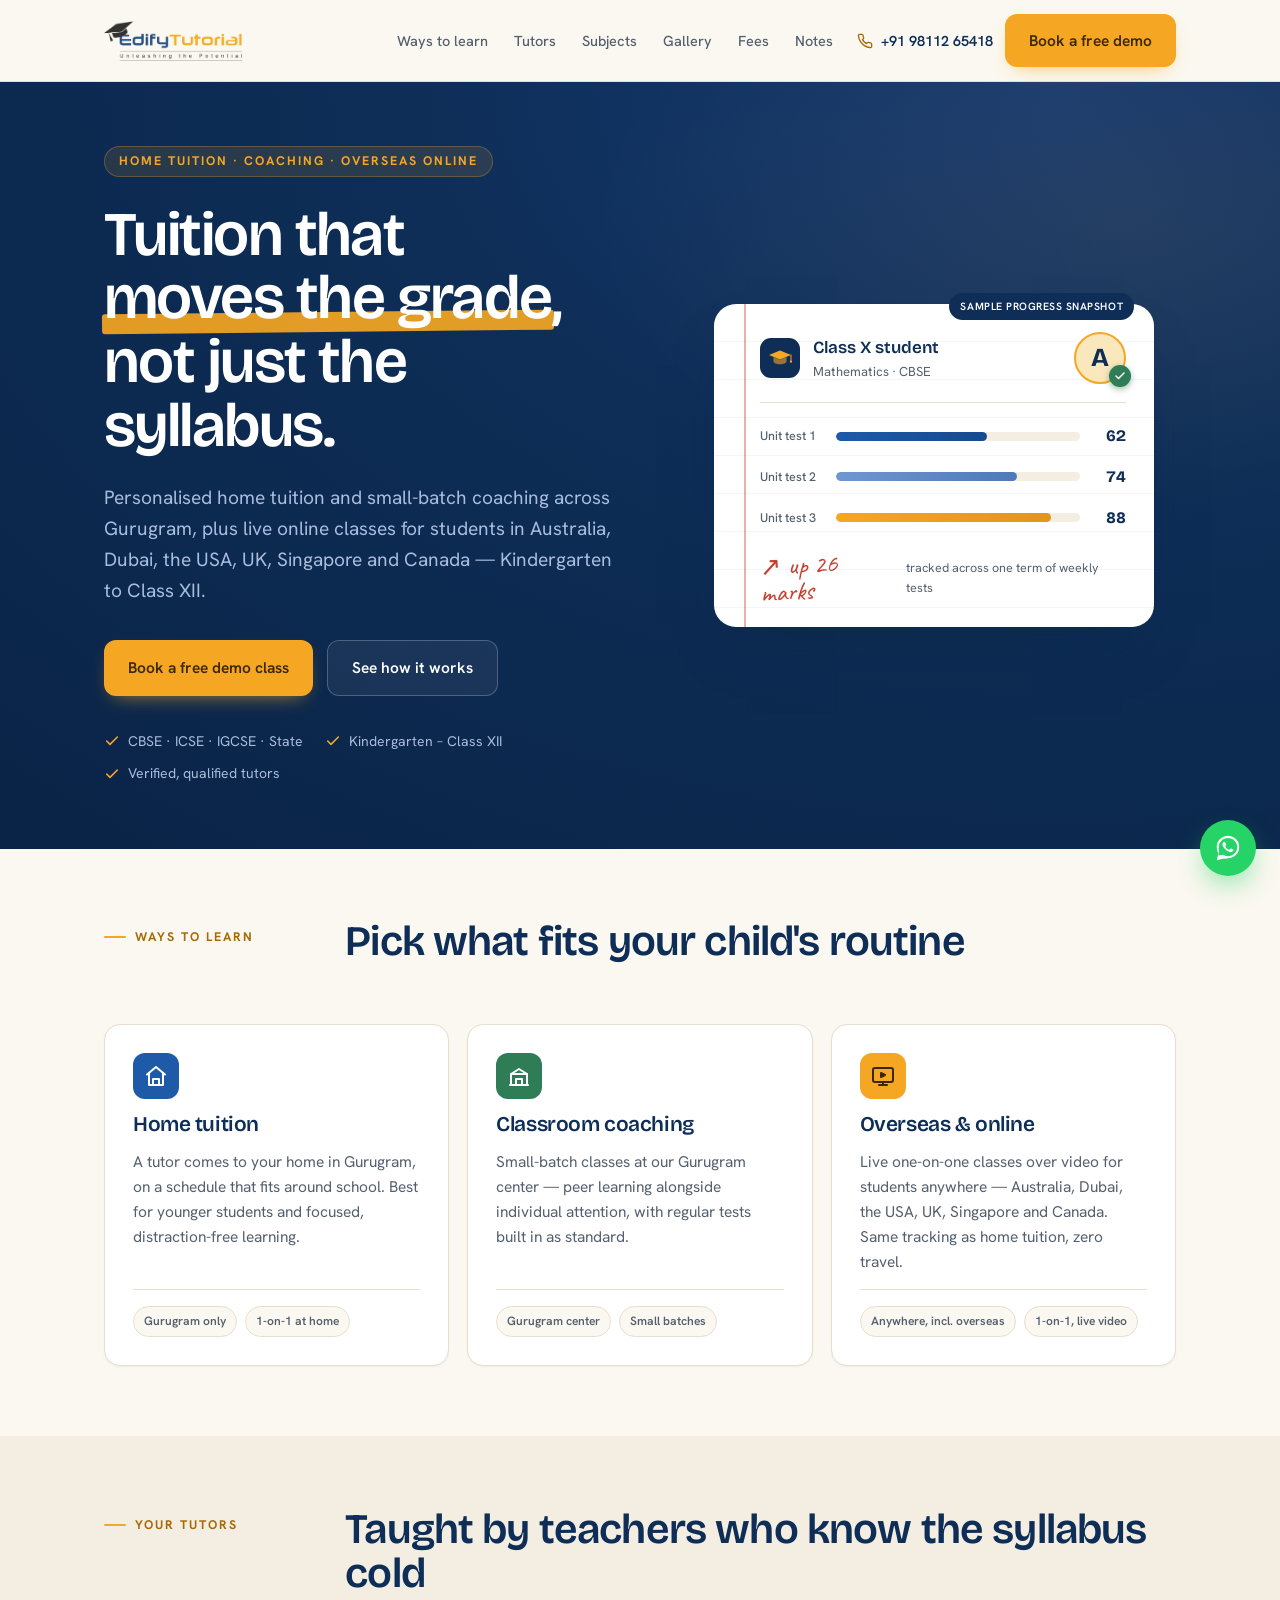
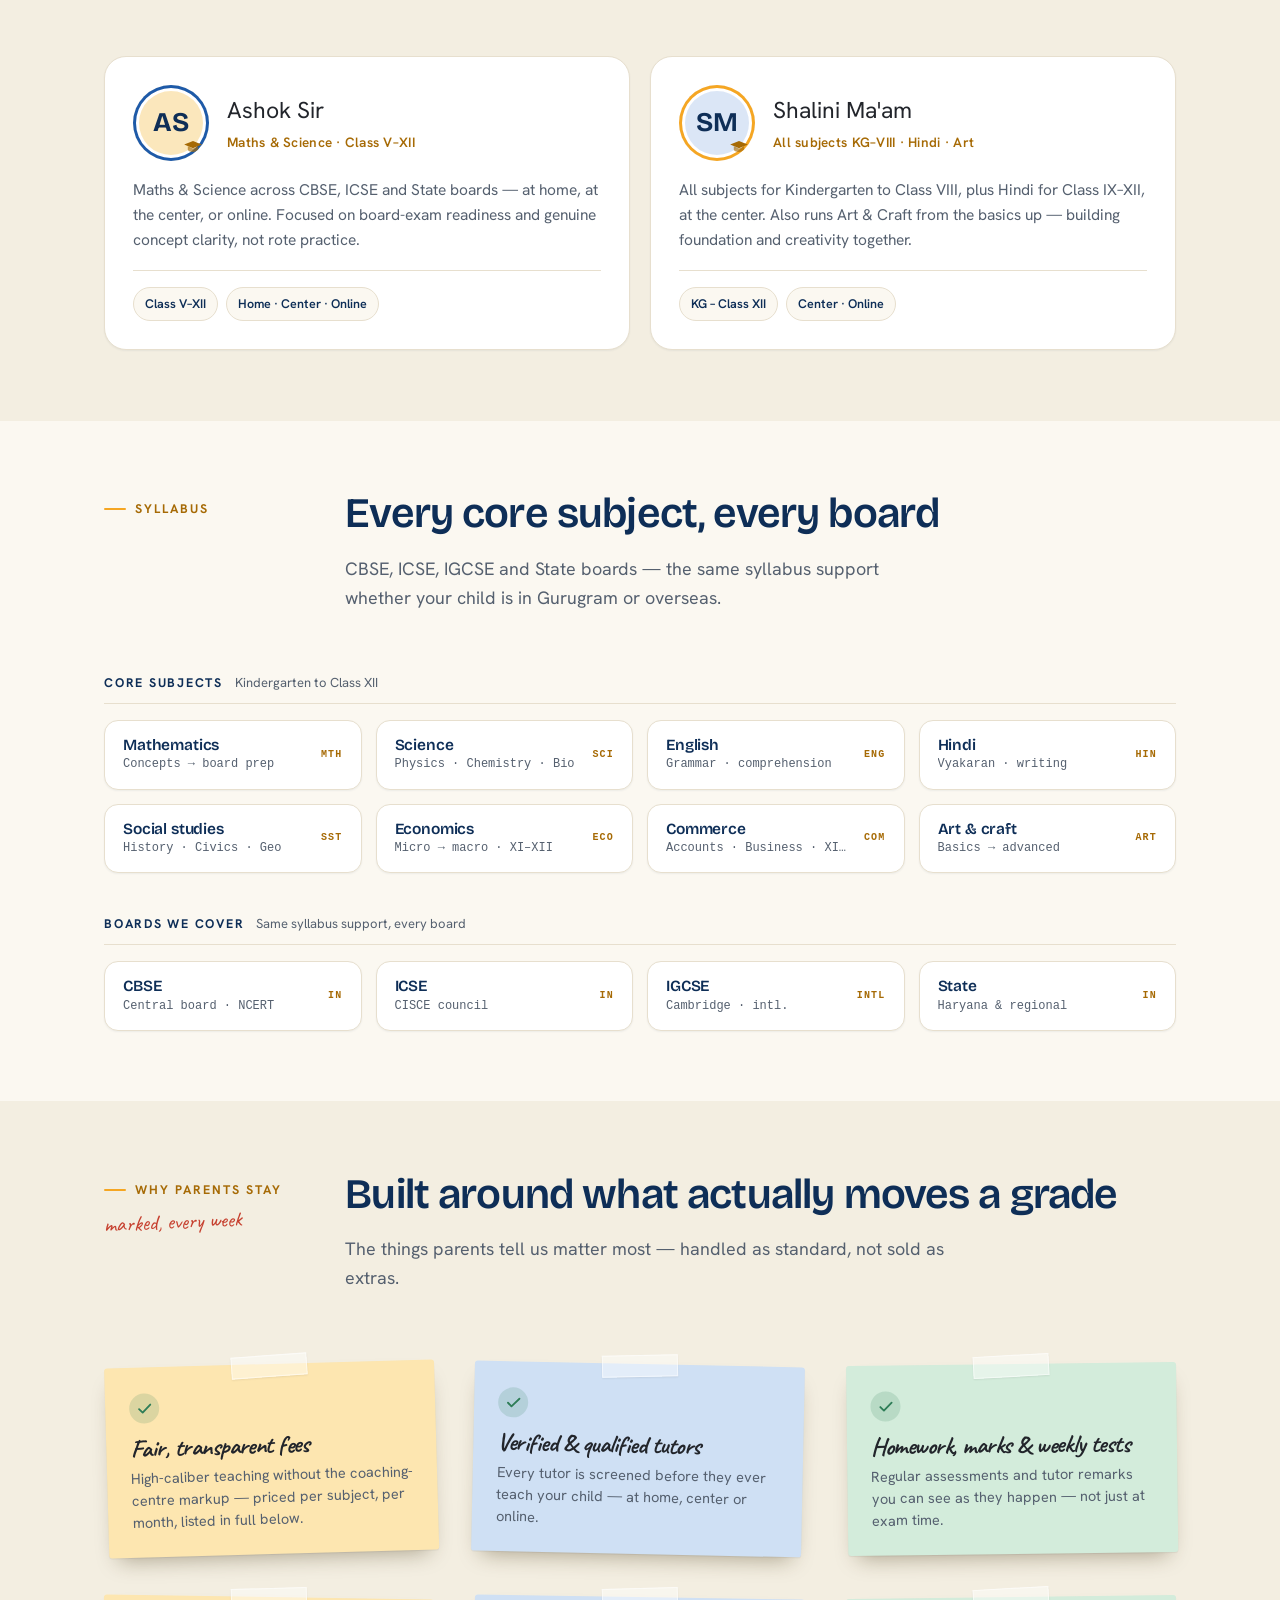
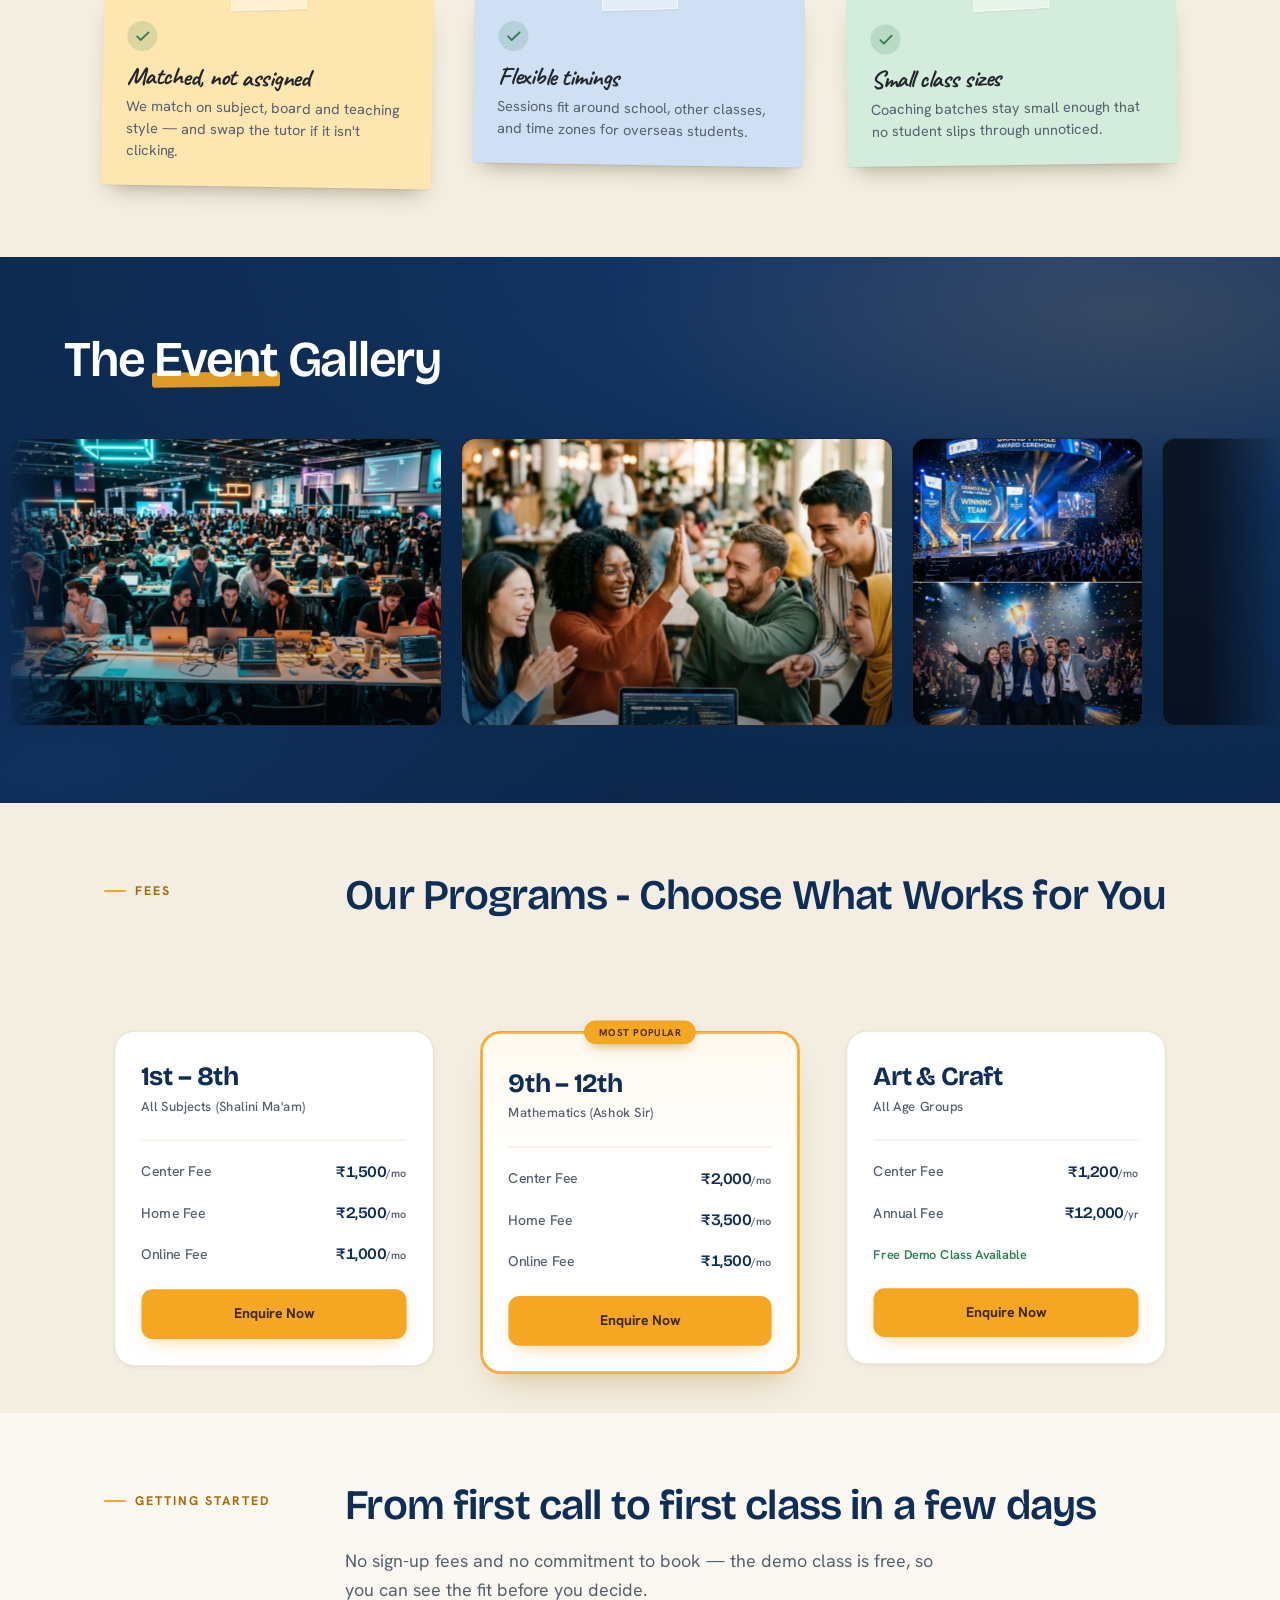
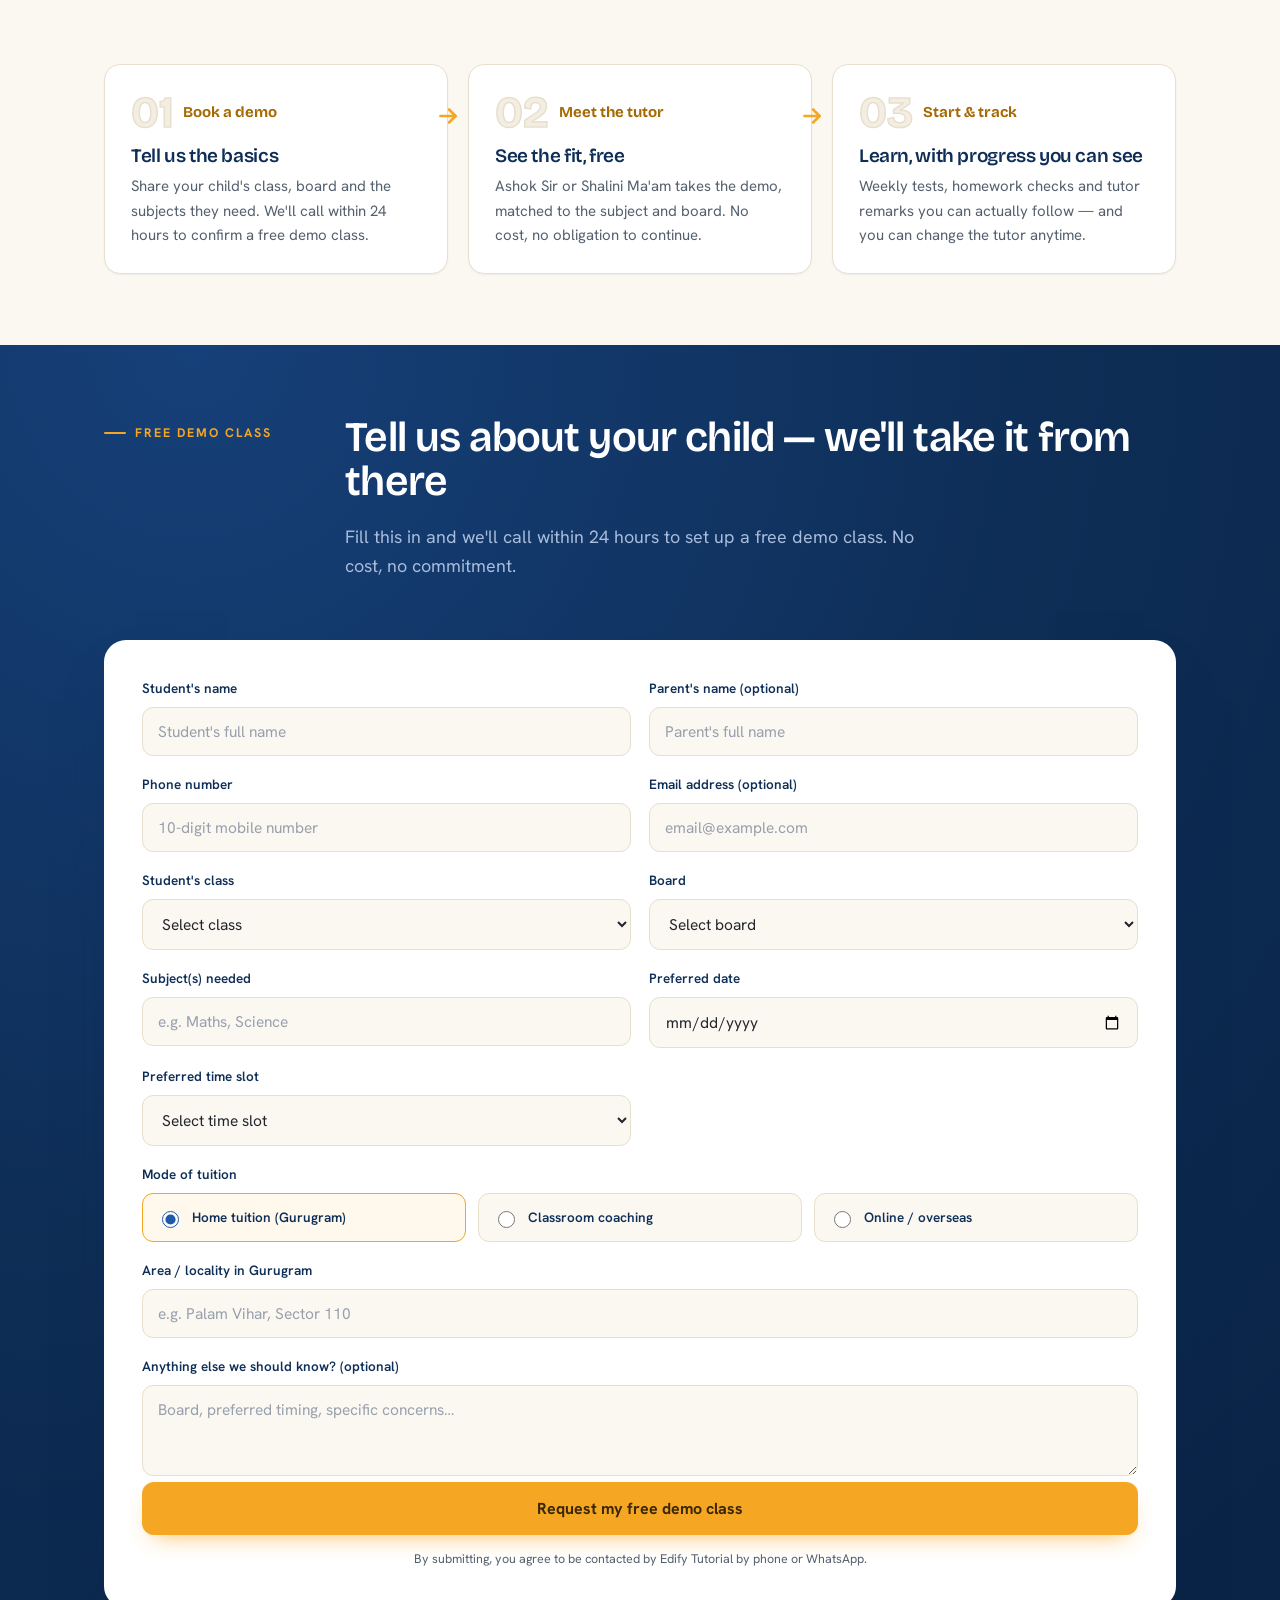
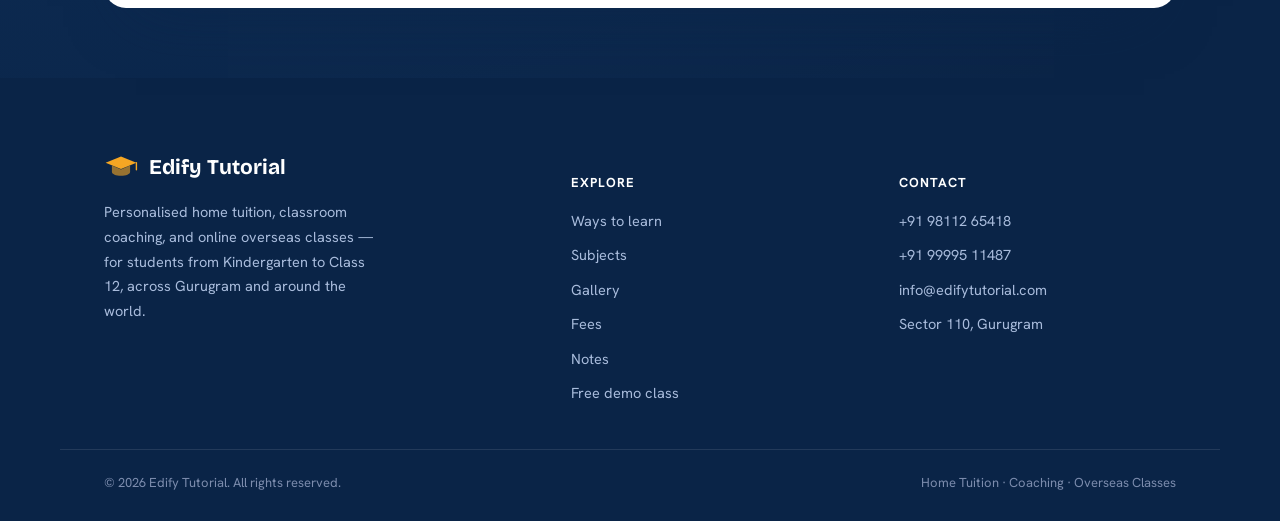
==== index.html @ 29ed407a "feat(deploy): configure Cloudflare Pages deployment, index.html, routing, and clean URL rewrites" ====
<!doctype html>
<html lang="en">

<head>
  <meta charset="UTF-8" />
  <meta name="viewport" content="width=device-width, initial-scale=1.0" />
  <title>Edify Tutorial — Home Tuition, Coaching & Overseas Online Classes</title>
  <meta name="description"
    content="Edify Tutorial offers personalised home tuition, small-batch classroom coaching, and live online classes for overseas students — Kindergarten to Class 12, across CBSE, ICSE, IGCSE and State boards. Based in Gurugram." />
  <meta name="theme-color" content="#0E2E57" />

  <!-- Canonical URL -->
  <link rel="canonical" href="https://www.edifytutorial.com/" />

  <!-- Open Graph / Facebook -->
  <meta property="og:type" content="website" />
  <meta property="og:url" content="https://www.edifytutorial.com/" />
  <meta property="og:title" content="Edify Tutorial — Home Tuition, Coaching & Overseas Online Classes" />
  <meta property="og:description"
    content="Edify Tutorial offers personalised home tuition, small-batch classroom coaching, and live online classes for overseas students — Kindergarten to Class 12, across CBSE, ICSE, IGCSE and State boards. Based in Gurugram." />
  <meta property="og:image" content="https://www.edifytutorial.com/_logo1.png" />
  <meta property="og:site_name" content="Edify Tutorial" />

  <!-- Twitter -->
  <meta name="twitter:card" content="summary_large_image" />
  <meta name="twitter:url" content="https://www.edifytutorial.com/" />
  <meta name="twitter:title" content="Edify Tutorial — Home Tuition, Coaching & Overseas Online Classes" />
  <meta name="twitter:description"
    content="Edify Tutorial offers personalised home tuition, small-batch classroom coaching, and live online classes for overseas students — Kindergarten to Class 12." />
  <meta name="twitter:image" content="https://www.edifytutorial.com/_logo1.png" />

  <!-- Structured Data JSON-LD -->
  <script type="application/ld+json">
  {
    "@context": "https://schema.org",
    "@graph": [
      {
        "@type": "EducationalOrganization",
        "@id": "https://www.edifytutorial.com/#organization",
        "name": "Edify Tutorial",
        "url": "https://www.edifytutorial.com",
        "logo": "https://www.edifytutorial.com/_logo1.png",
        "description": "Personalised home tuition, small-batch classroom coaching, and live online classes for students Kindergarten to Class 12.",
        "address": {
          "@type": "PostalAddress",
          "addressLocality": "Gurugram",
          "addressRegion": "Haryana",
          "addressCountry": "IN"
        }
      },
      {
        "@type": "WebSite",
        "@id": "https://www.edifytutorial.com/#website",
        "url": "https://www.edifytutorial.com",
        "name": "Edify Tutorial",
        "publisher": {
          "@id": "https://www.edifytutorial.com/#organization"
        }
      }
    ]
  }
  </script>
  <link rel="preconnect" href="https://fonts.googleapis.com" />
  <link rel="preconnect" href="https://fonts.gstatic.com" crossorigin />
  <link
    href="https://fonts.googleapis.com/css2?family=Bricolage+Grotesque:opsz,wght@12..96,400..700&family=Hanken+Grotesk:wght@400..700&family=Caveat:wght@600;700&display=swap"
    rel="stylesheet" />
  <!-- Supabase Backend Client Integration -->
  <script src="https://cdn.jsdelivr.net/npm/@supabase/supabase-js@2"></script>
  <script src="env.js"></script>
  <script src="supabase-client.js"></script>
  <style>
    :root {
      --blue: #1e5aa8;
      --blue-strong: #164a8f;
      --blue-deep: #0e2e57;
      --blue-deeper: #0a2447;
      --ink: #22252b;
      --ink-soft: #55606f;
      --amber: #f5a623;
      --amber-bright: #ffb63a;
      --amber-soft: #fbe7bc;
      --amber-deep: #a66a05;
      --paper: #fbf8f1;
      --paper-2: #f3eee1;
      --card: #ffffff;
      --rule: #e7dfce;
      --rule-soft: #efe9db;
      --marking: #c6402f;
      --pass: #2e7d57;
      --on-dark: #eaf1fb;
      --on-dark-soft: #a9bcdc;
      --shadow-sm: 0 1px 2px rgba(20, 45, 90, 0.06);
      --shadow-card: 0 2px 4px rgba(20, 40, 80, 0.04), 0 14px 30px -20px rgba(14, 46, 87, 0.3);
      --shadow-lg: 0 30px 60px -32px rgba(10, 36, 71, 0.5);
      --container: 1160px;
      --pad: clamp(44px, 5.5vw, 82px);
      --gutter: clamp(20px, 5vw, 44px);
      --radius: 16px;
      --radius-lg: 22px;
    }

    * {
      box-sizing: border-box;
    }

    html {
      scroll-behavior: smooth;
      -webkit-text-size-adjust: 100%;
    }

    body {
      margin: 0;
      background: var(--paper);
      color: var(--ink);
      font-family: "Hanken Grotesk", system-ui, sans-serif;
      font-size: 17px;
      line-height: 1.62;
      -webkit-font-smoothing: antialiased;
      text-rendering: optimizeLegibility;
    }

    h1,
    h2,
    h3,
    h4 {
      font-family: "Bricolage Grotesque", "Hanken Grotesk", sans-serif;
      font-optical-sizing: auto;
      margin: 0;
      color: var(--blue-deep);
      font-weight: 600;
      letter-spacing: -0.02em;
      line-height: 1.06;
    }

    p {
      margin: 0;
    }

    a {
      color: inherit;
    }

    img {
      max-width: 100%;
      display: block;
    }

    ::selection {
      background: var(--amber-soft);
      color: var(--blue-deep);
    }

    :focus-visible {
      outline: 3px solid var(--amber);
      outline-offset: 2px;
      border-radius: 5px;
    }

    .container {
      max-width: var(--container);
      margin: 0 auto;
      padding-inline: var(--gutter);
    }

    .section {
      padding-block: var(--pad);
      scroll-margin-top: 84px;
      position: relative;
    }

    /* editorial section head: eyebrow sits in the margin like an annotation */
    .head {
      display: grid;
      grid-template-columns: 190px minmax(0, 1fr);
      gap: clamp(20px, 4vw, 56px);
      align-items: start;
      margin-bottom: clamp(36px, 5vw, 60px);
    }

    .eyebrow {
      font:
        700 12.5px/1.3 "Hanken Grotesk",
        sans-serif;
      letter-spacing: 0.16em;
      text-transform: uppercase;
      color: var(--amber-deep);
      display: inline-flex;
      align-items: center;
      gap: 9px;
    }

    .eyebrow::before {
      content: "";
      width: 22px;
      height: 2px;
      background: var(--amber);
      border-radius: 2px;
      flex: none;
    }

    .head .m-note {
      display: block;
      margin-top: 14px;
      font-family: "Caveat", cursive;
      font-size: 22px;
      line-height: 1.15;
      color: var(--marking);
      transform: rotate(-2.5deg);
      transform-origin: left;
      max-width: 170px;
    }

    .h-title {
      font-size: clamp(28px, 3.4vw, 42px);
    }

    .lede {
      margin-top: 18px;
      font-size: clamp(17px, 1.4vw, 19px);
      color: var(--ink-soft);
      max-width: 60ch;
    }

    .js .reveal {
      opacity: 0;
      transform: translateY(18px);
      transition:
        opacity 0.6s cubic-bezier(0.2, 0.7, 0.2, 1),
        transform 0.6s cubic-bezier(0.2, 0.7, 0.2, 1);
    }

    .js .reveal.in {
      opacity: 1;
      transform: none;
    }

    /* ---------- buttons ---------- */
    .btn {
      font-family: "Hanken Grotesk", sans-serif;
      font-weight: 600;
      font-size: 15.5px;
      padding: 14px 24px;
      border-radius: 12px;
      text-decoration: none;
      cursor: pointer;
      border: none;
      display: inline-flex;
      align-items: center;
      justify-content: center;
      gap: 9px;
      transition:
        transform 0.16s ease,
        box-shadow 0.16s ease,
        background 0.16s ease,
        border-color 0.16s ease,
        color 0.16s ease;
    }

    .btn svg {
      width: 18px;
      height: 18px;
      flex: none;
    }

    .btn-amber {
      background: var(--amber);
      color: #3a2704;
      box-shadow: 0 8px 20px -10px rgba(245, 166, 35, 0.8);
    }

    .btn-amber:hover {
      background: var(--amber-bright);
      transform: translateY(-1px);
      box-shadow: 0 12px 26px -10px rgba(245, 166, 35, 0.9);
    }

    .btn-ink {
      background: var(--blue-deep);
      color: #fff;
    }

    .btn-ink:hover {
      background: var(--blue);
      transform: translateY(-1px);
    }

    .btn-outline {
      background: transparent;
      color: var(--blue-deep);
      border: 1.5px solid var(--rule);
    }

    .btn-outline:hover {
      border-color: var(--blue);
      color: var(--blue);
    }

    .btn-ghost {
      background: rgba(255, 255, 255, 0.06);
      color: #fff;
      border: 1.5px solid rgba(255, 255, 255, 0.22);
    }

    .btn-ghost:hover {
      background: rgba(255, 255, 255, 0.12);
      border-color: rgba(255, 255, 255, 0.5);
    }

    /* ---------- header ---------- */
    header {
      position: sticky;
      top: 0;
      z-index: 50;
      background: rgba(251, 248, 241, 0.82);
      backdrop-filter: blur(10px);
      border-bottom: 1px solid var(--rule);
    }

    .nav {
      display: flex;
      align-items: center;
      gap: 24px;
      padding: 14px var(--gutter);
      max-width: var(--container);
      margin: 0 auto;
    }

    .brand {
      display: flex;
      align-items: center;
      flex: none;
    }

    .brand-logo {
      height: 40px;
      width: auto;
    }

    .nav-links {
      display: flex;
      gap: 26px;
      align-items: center;
      margin-left: auto;
    }

    .nav-links a {
      text-decoration: none;
      font-size: 14.5px;
      font-weight: 500;
      color: var(--ink-soft);
      position: relative;
      padding: 4px 0;
      transition: color 0.15s ease;
    }

    .nav-links a::after {
      content: "";
      position: absolute;
      left: 0;
      right: 100%;
      bottom: -2px;
      height: 2px;
      background: var(--amber);
      transition: right 0.22s ease;
    }

    .nav-links a:hover {
      color: var(--blue-deep);
    }

    .nav-links a:hover::after {
      right: 0;
    }

    .nav-actions {
      display: flex;
      align-items: center;
      gap: 12px;
    }

    .call-pill {
      display: inline-flex;
      align-items: center;
      gap: 8px;
      color: var(--blue-deep);
      text-decoration: none;
      font-size: 14.5px;
      font-weight: 600;
      white-space: nowrap;
    }

    .call-pill svg {
      width: 16px;
      height: 16px;
      color: var(--amber-deep);
    }

    .call-pill:hover {
      color: var(--blue);
    }

    .nav-toggle {
      display: none;
      flex-direction: column;
      justify-content: center;
      gap: 5px;
      width: 42px;
      height: 42px;
      border-radius: 11px;
      border: 1px solid var(--rule);
      background: var(--card);
      cursor: pointer;
      padding: 0;
      flex: none;
      margin-left: auto;
    }

    .nav-toggle span {
      width: 19px;
      height: 2px;
      background: var(--blue-deep);
      margin: 0 auto;
      border-radius: 2px;
      transition:
        transform 0.22s ease,
        opacity 0.22s ease;
    }

    .nav-toggle[aria-expanded="true"] span:nth-child(1) {
      transform: translateY(7px) rotate(45deg);
    }

    .nav-toggle[aria-expanded="true"] span:nth-child(2) {
      opacity: 0;
    }

    .nav-toggle[aria-expanded="true"] span:nth-child(3) {
      transform: translateY(-7px) rotate(-45deg);
    }

    .mobile-menu {
      display: none;
      flex-direction: column;
      max-width: var(--container);
      margin: 0 auto;
      padding-inline: var(--gutter);
      max-height: 0;
      overflow: hidden;
      transition: max-height 0.28s ease;
    }

    .mobile-menu.open {
      max-height: 460px;
      padding-bottom: 18px;
    }

    .mobile-menu a {
      text-decoration: none;
      color: var(--ink);
      font-size: 16px;
      font-weight: 500;
      padding: 13px 4px;
      border-top: 1px solid var(--rule);
    }

    .mobile-menu .mobile-cta {
      margin-top: 14px;
      border-top: none;
      background: var(--amber);
      color: #3a2704;
      text-align: center;
      border-radius: 12px;
      font-weight: 600;
      padding: 14px;
    }

    /* ---------- hero ---------- */
    .hero {
      background: radial-gradient(120% 130% at 82% 0%, #153a72 0%, var(--blue-deep) 42%, var(--blue-deeper) 100%);
      color: var(--on-dark);
      position: relative;
      overflow: hidden;
    }

    .hero::before {
      content: "";
      position: absolute;
      inset: 0;
      pointer-events: none;
      opacity: 0.5;
      background: radial-gradient(60% 55% at 88% 18%, rgba(245, 166, 35, 0.16), transparent 70%);
    }

    .hero-grid {
      display: grid;
      grid-template-columns: 1.04fr 0.96fr;
      gap: clamp(36px, 5vw, 72px);
      align-items: center;
      padding-block: clamp(44px, 5vw, 76px);
      position: relative;
      z-index: 1;
    }

    .hero-eyebrow {
      display: inline-flex;
      align-items: center;
      gap: 9px;
      font:
        700 12.5px/1 "Hanken Grotesk",
        sans-serif;
      letter-spacing: 0.16em;
      text-transform: uppercase;
      color: var(--amber);
      background: rgba(245, 166, 35, 0.12);
      border: 1px solid rgba(245, 166, 35, 0.28);
      padding: 8px 14px;
      border-radius: 100px;
      margin-bottom: 26px;
    }

    .hero h1 {
      color: #fff;
      font-size: clamp(38px, 5.2vw, 62px);
      line-height: 1.03;
      letter-spacing: -0.025em;
    }

    .hero h1 .u {
      position: relative;
      white-space: nowrap;
      color: #fff;
    }

    .hero h1 .u::after {
      content: "";
      position: absolute;
      left: -2px;
      right: -2px;
      bottom: 0.06em;
      height: 0.32em;
      z-index: -1;
      background: var(--amber);
      border-radius: 3px;
      transform: rotate(-0.6deg);
      opacity: 0.92;
    }

    .hero-sub {
      margin-top: 24px;
      font-size: clamp(17px, 1.5vw, 20px);
      color: var(--on-dark-soft);
      max-width: 52ch;
    }

    .hero-ctas {
      display: flex;
      gap: 14px;
      margin-top: 34px;
      flex-wrap: wrap;
    }

    .hero-trust {
      margin-top: 34px;
      display: flex;
      gap: 10px 22px;
      flex-wrap: wrap;
      font-size: 14px;
      color: var(--on-dark-soft);
    }

    .hero-trust span {
      display: inline-flex;
      align-items: center;
      gap: 8px;
    }

    .hero-trust svg {
      width: 16px;
      height: 16px;
      color: var(--amber);
      flex: none;
    }

    /* signature: progress-snapshot report card */
    .report {
      position: relative;
      background: var(--card);
      border-radius: var(--radius-lg);
      padding: 28px 28px 24px 46px;
      color: var(--ink);
      box-shadow: var(--shadow-lg);
      background-image: repeating-linear-gradient(to bottom, transparent, transparent 37px, rgba(30, 90, 168, 0.06) 37px, rgba(30, 90, 168, 0.06) 38px);
      max-width: 440px;
      margin-inline: auto;
    }

    .report::before {
      content: "";
      position: absolute;
      top: 0;
      bottom: 0;
      left: 30px;
      width: 1.5px;
      background: rgba(198, 64, 47, 0.4);
    }

    .report-tag {
      position: absolute;
      top: -11px;
      right: 20px;
      background: var(--blue-deep);
      color: #fff;
      font-size: 10.5px;
      font-weight: 600;
      letter-spacing: 0.05em;
      text-transform: uppercase;
      padding: 5px 11px;
      border-radius: 100px;
    }

    .report-head {
      display: flex;
      align-items: center;
      gap: 13px;
      padding-bottom: 18px;
      border-bottom: 1.5px solid var(--rule);
    }

    .report-cap {
      width: 40px;
      height: 40px;
      border-radius: 11px;
      background: var(--blue-deep);
      color: var(--amber);
      display: flex;
      align-items: center;
      justify-content: center;
      flex: none;
    }

    .report-cap svg {
      width: 24px;
      height: 20px;
    }

    .report-name {
      font-family: "Bricolage Grotesque", sans-serif;
      font-weight: 600;
      font-size: 17px;
      color: var(--blue-deep);
    }

    .report-course {
      font-size: 13px;
      color: var(--ink-soft);
    }

    .report-grade {
      margin-left: auto;
      position: relative;
      width: 52px;
      height: 52px;
      border-radius: 50%;
      border: 2.5px solid var(--amber);
      color: var(--blue-deep);
      display: flex;
      align-items: center;
      justify-content: center;
      font-family: "Bricolage Grotesque", sans-serif;
      font-weight: 700;
      font-size: 26px;
      flex: none;
      background: var(--amber-soft);
    }

    .report-grade .tick {
      position: absolute;
      right: -7px;
      bottom: -5px;
      width: 22px;
      height: 22px;
      border-radius: 50%;
      background: var(--pass);
      color: #fff;
      display: flex;
      align-items: center;
      justify-content: center;
      box-shadow: 0 2px 6px rgba(46, 125, 87, 0.5);
    }

    .report-grade .tick svg {
      width: 12px;
      height: 12px;
    }

    .report-bars {
      margin-top: 20px;
      display: flex;
      flex-direction: column;
      gap: 15px;
    }

    .bar {
      display: grid;
      grid-template-columns: 64px 1fr 34px;
      align-items: center;
      gap: 12px;
    }

    .bar-label {
      font-size: 12.5px;
      color: var(--ink-soft);
      font-weight: 500;
    }

    .bar-track {
      height: 9px;
      background: var(--paper-2);
      border-radius: 100px;
      overflow: hidden;
    }

    .bar-fill {
      display: block;
      height: 100%;
      width: var(--w);
      border-radius: 100px;
      background: linear-gradient(90deg, var(--blue), var(--blue-strong));
      transform-origin: left;
      animation: grow 1s cubic-bezier(0.2, 0.7, 0.2, 1) both;
    }

    .bar:nth-child(2) .bar-fill {
      background: linear-gradient(90deg, #6f97cf, #4f79b8);
      animation-delay: 0.05s;
    }

    .bar:nth-child(3) .bar-fill {
      animation-delay: 0.18s;
    }

    .bar:nth-child(3) {}

    .bar:nth-child(3) .bar-fill {
      background: linear-gradient(90deg, var(--amber), #e0961d);
      animation-delay: 0.3s;
    }

    .bar-mark {
      font-family: "Bricolage Grotesque", sans-serif;
      font-weight: 700;
      font-size: 16px;
      color: var(--blue-deep);
      text-align: right;
      font-variant-numeric: tabular-nums;
    }

    .report-foot {
      margin-top: 20px;
      display: flex;
      align-items: baseline;
      gap: 10px;
    }

    .report-foot .up {
      font-family: "Caveat", cursive;
      font-size: 26px;
      color: var(--marking);
      line-height: 1;
      transform: rotate(-3deg);
    }

    .report-foot .cap {
      font-size: 12.5px;
      color: var(--ink-soft);
    }

    @keyframes grow {
      from {
        transform: scaleX(0);
      }

      to {
        transform: scaleX(1);
      }
    }

    /* ---------- formats (three ways) ---------- */
    .formats {
      display: grid;
      grid-template-columns: repeat(3, 1fr);
      gap: 18px;
    }

    .fmt {
      position: relative;
      background: var(--card);
      border: 1px solid var(--rule);
      border-radius: var(--radius);
      padding: 28px;
      display: flex;
      flex-direction: column;
      gap: 14px;
      box-shadow: var(--shadow-sm);
      transition:
        box-shadow 0.22s ease,
        border-color 0.22s ease,
        transform 0.22s ease;
      overflow: hidden;
    }

    .fmt::before {
      content: "";
      position: absolute;
      top: 0;
      left: 0;
      right: 0;
      height: 3px;
      background: var(--accent);
      transform: scaleX(0);
      transform-origin: left;
      transition: transform 0.28s ease;
    }

    .fmt:hover {
      box-shadow: var(--shadow-card);
      transform: translateY(-3px);
      border-color: transparent;
    }

    .fmt:hover::before {
      transform: scaleX(1);
    }

    .fmt.home {
      --accent: var(--blue);
    }

    .fmt.center {
      --accent: var(--pass);
    }

    .fmt.online {
      --accent: var(--amber);
    }

    .fmt-icon {
      width: 46px;
      height: 46px;
      border-radius: 12px;
      display: flex;
      align-items: center;
      justify-content: center;
      color: #fff;
    }

    .fmt-icon svg {
      width: 24px;
      height: 24px;
    }

    .fmt.home .fmt-icon {
      background: var(--blue);
    }

    .fmt.center .fmt-icon {
      background: var(--pass);
    }

    .fmt.online .fmt-icon {
      background: var(--amber);
      color: #3a2704;
    }

    .fmt h3 {
      font-size: 21px;
    }

    .fmt p {
      color: var(--ink-soft);
      font-size: 15.5px;
    }

    .fmt-meta {
      margin-top: auto;
      padding-top: 16px;
      border-top: 1px solid var(--rule);
      display: flex;
      flex-wrap: wrap;
      gap: 6px 8px;
    }

    .fmt-meta span {
      font-size: 12px;
      font-weight: 600;
      color: var(--ink-soft);
      background: var(--paper);
      border: 1px solid var(--rule);
      padding: 5px 10px;
      border-radius: 100px;
    }

    /* ---------- tutors ---------- */
    .tutors {
      display: grid;
      grid-template-columns: 1fr 1fr;
      gap: 20px;
    }

    .tutor {
      position: relative;
      background: var(--card);
      border: 1px solid var(--rule);
      border-radius: var(--radius-lg);
      padding: 28px;
      box-shadow: var(--shadow-sm);
    }

    .tutor-head {
      display: flex;
      align-items: center;
      gap: 18px;
      margin-bottom: 16px;
    }

    .medallion {
      width: 76px;
      height: 76px;
      border-radius: 50%;
      flex: none;
      position: relative;
      display: flex;
      align-items: center;
      justify-content: center;
      overflow: hidden;
      font-family: "Bricolage Grotesque", sans-serif;
      font-weight: 700;
      font-size: 27px;
    }

    .medallion img {
      width: 100%;
      height: 100%;
      object-fit: cover;
    }

    .medallion.blue {
      background: var(--amber-soft);
      color: var(--blue-deep);
      box-shadow:
        inset 0 0 0 3px var(--blue),
        inset 0 0 0 6px #fff;
    }

    .medallion.amber {
      background: #dbe6f6;
      color: var(--blue-deep);
      box-shadow:
        inset 0 0 0 3px var(--amber),
        inset 0 0 0 6px #fff;
    }

    .medallion .cap {
      position: absolute;
      bottom: 6px;
      right: 6px;
      width: 20px;
      height: 16px;
      color: var(--amber-deep);
    }

    .tutor-name {
      font-size: 23px;
    }

    .tutor-role {
      margin-top: 3px;
      font-size: 13.5px;
      font-weight: 600;
      color: var(--amber-deep);
      letter-spacing: 0.02em;
    }

    .tutor p {
      color: var(--ink-soft);
      font-size: 15.5px;
    }

    .tutor-meta {
      margin-top: 18px;
      padding-top: 16px;
      border-top: 1px solid var(--rule);
      display: flex;
      flex-wrap: wrap;
      gap: 8px;
    }

    .tutor-meta span {
      font-size: 12.5px;
      font-weight: 600;
      color: var(--blue-deep);
      background: var(--paper);
      border: 1px solid var(--rule);
      padding: 6px 11px;
      border-radius: 100px;
    }

    /* ---------- subjects & boards (syllabus chips) ---------- */
    .subj-group+.subj-group {
      margin-top: clamp(26px, 3.4vw, 40px);
    }

    .subj-grouphead {
      display: flex;
      align-items: baseline;
      gap: 12px;
      flex-wrap: wrap;
      margin: 0 0 16px;
      padding-bottom: 10px;
      border-bottom: 1px solid var(--rule);
    }

    .subj-grouptag {
      font-size: 12.5px;
      font-weight: 700;
      letter-spacing: 0.14em;
      text-transform: uppercase;
      color: var(--blue-deep);
    }

    .subj-groupmeta {
      font-size: 13px;
      color: var(--ink-soft);
    }

    .subjects {
      display: grid;
      grid-template-columns: repeat(4, 1fr);
      gap: 14px;
    }

    .subjects-boards {
      grid-template-columns: repeat(4, 1fr);
    }

    .subj {
      position: relative;
      overflow: hidden;
      display: flex;
      align-items: center;
      gap: 15px;
      padding: 16px 18px;
      background: var(--card);
      border: 1px solid var(--rule);
      border-radius: 14px;
      box-shadow: var(--shadow-sm);
      transition: transform 0.22s ease, box-shadow 0.22s ease,
        border-color 0.22s ease;
    }

    .subj::before {
      content: "";
      position: absolute;
      left: 0;
      top: 0;
      bottom: 0;
      width: 3px;
      background: var(--dot, var(--amber));
      transform: scaleY(0);
      transform-origin: top;
      transition: transform 0.4s cubic-bezier(0.2, 0.7, 0.2, 1);
    }

    .subj:hover {
      transform: translateY(-3px);
      border-color: color-mix(in srgb, var(--dot) 55%, var(--rule));
      box-shadow: var(--shadow-card);
    }

    .subj:hover::before {
      transform: scaleY(1);
    }

    .subj .idx {
      flex: none;
      width: 40px;
      height: 40px;
      border-radius: 10px;
      display: flex;
      align-items: center;
      justify-content: center;
      font-size: 19px;
      line-height: 1;
      background: color-mix(in srgb, var(--dot) 13%, #fff);
      border: 1px solid color-mix(in srgb, var(--dot) 24%, transparent);
    }

    .subj-body {
      flex: 1;
      min-width: 0;
      display: flex;
      flex-direction: column;
      gap: 3px;
    }

    .subj h4 {
      margin: 0;
      font-size: 15.5px;
      font-weight: 600;
      letter-spacing: -0.01em;
      color: var(--blue-deep);
      white-space: nowrap;
      overflow: hidden;
      text-overflow: ellipsis;
    }

    .subj p {
      margin: 0;
      font-size: 12px;
      line-height: 1.35;
      color: var(--ink-soft);
      font-family: ui-monospace, "SF Mono", "Cascadia Code", Menlo, Consolas,
        monospace;
      white-space: nowrap;
      overflow: hidden;
      text-overflow: ellipsis;
    }

    .subj .lvl {
      flex: none;
      align-self: center;
      font-family: ui-monospace, "SF Mono", "Cascadia Code", Menlo, Consolas,
        monospace;
      font-size: 10px;
      font-weight: 700;
      letter-spacing: 0.12em;
      color: var(--amber-deep);
    }

    @media (max-width: 900px) {
      .subjects {
        grid-template-columns: repeat(2, 1fr);
      }
    }

    @media (max-width: 540px) {
      .subjects {
        grid-template-columns: 1fr;
      }
    }

    /* ---------- approach (ticked checklist) ---------- */
    .checklist {
      display: grid;
      grid-template-columns: repeat(3, 1fr);
      align-items: start;
      gap: clamp(30px, 3.4vw, 48px) clamp(26px, 3.2vw, 44px);
      padding-top: 12px;
    }

    /* each item is a sticky note: warm paper, a strip of tape, a soft
       drop-shadow and a slight tilt that straightens + lifts on hover.
       colour + tilt rotate across the grid so it reads like a note pack */
    .check {
      position: relative;
      display: block;
      padding: 26px 24px 24px;
      border-radius: 3px;
      background: #fde6b0;
      box-shadow: 0 1px 1px rgba(0, 0, 0, 0.06),
        0 12px 22px -10px rgba(60, 45, 10, 0.4);
      rotate: -1.6deg;
      transform-origin: 50% 0;
      transition: rotate 0.28s cubic-bezier(0.2, 0.7, 0.2, 1),
        transform 0.28s cubic-bezier(0.2, 0.7, 0.2, 1),
        box-shadow 0.28s ease;
    }

    .check:nth-child(3n + 2) {
      background: #cfe0f4;
      rotate: 1.2deg;
    }

    .check:nth-child(3n + 3) {
      background: #d3ecdb;
      rotate: -0.7deg;
    }

    .check:nth-child(4),
    .check:nth-child(5) {
      rotate: 0.9deg;
    }

    /* strip of translucent tape across the top edge */
    .check::before {
      content: "";
      position: absolute;
      top: -9px;
      left: 50%;
      width: 74px;
      height: 20px;
      transform: translateX(-50%) rotate(-2.5deg);
      background: rgba(255, 255, 255, 0.42);
      border: 1px solid rgba(255, 255, 255, 0.55);
      box-shadow: 0 1px 2px rgba(0, 0, 0, 0.07);
    }

    .check:hover {
      rotate: 0deg;
      transform: translateY(-4px);
      box-shadow: 0 2px 3px rgba(0, 0, 0, 0.08),
        0 20px 34px -12px rgba(60, 45, 10, 0.5);
    }

    .check .tick {
      width: 30px;
      height: 30px;
      border-radius: 50%;
      background: rgba(46, 125, 87, 0.16);
      color: var(--pass);
      display: flex;
      align-items: center;
      justify-content: center;
      flex: none;
      margin-bottom: 12px;
    }

    .check .tick svg {
      width: 17px;
      height: 17px;
    }

    .check h4 {
      font-family: "Caveat", "Bricolage Grotesque", cursive;
      font-size: 25px;
      font-weight: 700;
      line-height: 1.05;
      color: var(--ink);
      margin-bottom: 6px;
    }

    .check p {
      font-size: 14.5px;
      line-height: 1.5;
      color: var(--ink-soft);
    }

    /* ---------- gallery (legacy placeholder kept) ---------- */
    .gallery {
      display: grid;
      grid-template-columns: repeat(3, 1fr);
      grid-auto-rows: 170px;
      gap: 16px;
    }

    .tile {
      position: relative;
      border-radius: 14px;
      overflow: hidden;
      background: var(--paper-2);
      border: 1px solid var(--rule);
      display: flex;
      flex-direction: column;
      justify-content: flex-end;
    }

    .tile.tall {
      grid-row: span 2;
    }

    .tile img {
      position: absolute;
      inset: 0;
      width: 100%;
      height: 100%;
      object-fit: cover;
    }

    .tile-empty {
      position: absolute;
      inset: 0;
      display: flex;
      align-items: center;
      justify-content: center;
      color: var(--blue);
      opacity: 0.28;
    }

    .tile-empty svg {
      width: 38px;
      height: 38px;
    }

    .tile-cap {
      position: relative;
      z-index: 1;
      margin: 12px;
      font-size: 12.5px;
      font-weight: 600;
      color: var(--blue-deep);
      background: rgba(255, 255, 255, 0.86);
      backdrop-filter: blur(4px);
      padding: 7px 11px;
      border-radius: 9px;
      align-self: flex-start;
      box-shadow: var(--shadow-sm);
    }

    /* =====================================================
     EVENT GALLERY — cinematic parallax component
     "Live Reel": two rows auto-scroll opposite directions
     at different speeds (seamless loop). Layered transforms:
       .egal-row    → entrance (opacity + slide-up)
       .egal-track  → horizontal marquee (CSS animation, translateX)
       .egal-media  → hover zoom (CSS scale)
  ===================================================== */
    .egal-section {
      position: relative;
      overflow: hidden;
      color: #fff;
      padding-block: clamp(50px, 6vw, 88px);
      scroll-margin-top: 84px;
      background: radial-gradient(125% 120% at 82% 0%, #163a72 0%, var(--blue-deep) 44%, var(--blue-deeper) 100%);
    }

    .egal-section::before {
      content: "";
      position: absolute;
      inset: 0;
      pointer-events: none;
      background:
        radial-gradient(58% 50% at 88% 10%, rgba(245, 166, 35, 0.15) 0%, transparent 70%),
        radial-gradient(62% 55% at 4% 94%, rgba(30, 90, 168, 0.22) 0%, transparent 72%);
    }

    .egal-section::after {
      content: "";
      position: absolute;
      inset: 0;
      pointer-events: none;
      opacity: 0.03;
      mix-blend-mode: overlay;
      background-image: url("data:image/svg+xml,%3Csvg xmlns='http://www.w3.org/2000/svg' width='180' height='180'%3E%3Cfilter id='n'%3E%3CfeTurbulence type='fractalNoise' baseFrequency='.85' numOctaves='3' stitchTiles='stitch'/%3E%3C/filter%3E%3Crect width='180' height='180' filter='url(%23n)'/%3E%3C/svg%3E");
    }

    /* header aligns to the site container; the reel bleeds full width */
    .egal-head {
      max-width: 1240px;
      margin: 0 auto clamp(30px, 4.5vw, 52px);
      padding-inline: var(--gutter);
      position: relative;
      z-index: 1;
      display: flex;
      align-items: flex-end;
      justify-content: space-between;
      gap: 28px;
      flex-wrap: wrap;
    }

    .egal-head-left {
      max-width: 60ch;
    }

    .egal-eyebrow {
      font:
        700 12.5px/1.3 "Hanken Grotesk",
        sans-serif;
      letter-spacing: 0.16em;
      text-transform: uppercase;
      color: var(--amber);
      display: inline-flex;
      align-items: center;
      gap: 9px;
      margin-bottom: 16px;
    }

    .egal-eyebrow::before {
      content: "";
      width: 22px;
      height: 2px;
      background: var(--amber);
      border-radius: 2px;
      flex: none;
    }

    .egal-title {
      color: #fff;
      font-family: "Bricolage Grotesque", "Hanken Grotesk", sans-serif;
      font-weight: 600;
      font-size: clamp(30px, 4vw, 50px);
      letter-spacing: -0.025em;
      line-height: 1.04;
      margin: 0;
    }

    .egal-title .u {
      position: relative;
      white-space: nowrap;
    }

    .egal-title .u::after {
      content: "";
      position: absolute;
      left: -2px;
      right: -2px;
      bottom: 0.06em;
      height: 0.3em;
      z-index: -1;
      background: var(--amber);
      border-radius: 3px;
      transform: rotate(-0.6deg);
      opacity: 0.9;
    }

    .egal-sub {
      margin-top: 18px;
      font-size: clamp(15.5px, 1.4vw, 18px);
      color: var(--on-dark-soft);
      line-height: 1.55;
    }

    .egal-viewall {
      font-family: "Hanken Grotesk", sans-serif;
      font-weight: 600;
      font-size: 15.5px;
      display: inline-flex;
      align-items: center;
      gap: 10px;
      white-space: nowrap;
      flex: none;
      padding: 14px 24px;
      border-radius: 12px;
      border: none;
      cursor: pointer;
      text-decoration: none;
      background: var(--amber);
      color: #3a2704;
      box-shadow: 0 8px 20px -10px rgba(245, 166, 35, 0.8);
      transition:
        transform 0.16s ease,
        box-shadow 0.16s ease,
        background 0.16s ease;
    }

    .egal-viewall:hover {
      background: var(--amber-bright);
      transform: translateY(-1px);
      box-shadow: 0 12px 26px -10px rgba(245, 166, 35, 0.9);
    }

    .egal-viewall svg {
      width: 18px;
      height: 18px;
      flex: none;
      transition: transform 0.2s ease;
    }

    .egal-viewall:hover svg {
      transform: translateX(3px);
    }

    /* ---------- the reel ---------- */
    .egal-reel {
      position: relative;
      z-index: 1;
      display: flex;
      flex-direction: column;
      gap: clamp(12px, 1.5vw, 20px);
    }

    .egal-row {
      position: relative;
      overflow: hidden;
      -webkit-mask-image: linear-gradient(to right, transparent, #000 6%, #000 94%, transparent);
      mask-image: linear-gradient(to right, transparent, #000 6%, #000 94%, transparent);
      opacity: 0;
      transform: translateY(26px);
      transition:
        opacity 0.7s cubic-bezier(0.2, 0.7, 0.2, 1),
        transform 0.7s cubic-bezier(0.2, 0.7, 0.2, 1);
    }

    .egal-row.egal-in {
      opacity: 1;
      transform: none;
    }

    .egal-row-a {
      --rh: clamp(196px, 23vw, 288px);
    }

    .egal-track {
      display: flex;
      gap: clamp(12px, 1.5vw, 20px);
      width: max-content;
      padding-inline: clamp(6px, 1vw, 10px);
      will-change: transform;
    }

    /* animation switches on only after JS measures the exact seamless-loop distance */
    .egal-reel.egal-ready .egal-track {
      animation: egal-scroll 50s linear infinite;
    }

    @keyframes egal-scroll {
      to {
        transform: translate3d(calc(-1 * var(--shift, 50%)), 0, 0);
      }
    }

    /* keep scrolling on hover; pause only for keyboard focus or when the lightbox is open */
    .egal-reel:focus-within .egal-track,
    .egal-reel.egal-paused .egal-track {
      animation-play-state: paused;
    }

    /* ---------- cards ---------- */
    .egal-card {
      position: relative;
      flex: none;
      height: var(--rh);
      border-radius: 14px;
      overflow: hidden;
      cursor: pointer;
      background: #0b1526;
      border: 1px solid rgba(255, 255, 255, 0.08);
      box-shadow: 0 12px 30px -14px rgba(0, 0, 0, 0.6);
      margin: 0;
      transition:
        box-shadow 0.4s ease,
        border-color 0.4s ease;
      -webkit-tap-highlight-color: transparent;
    }

    .egal-card:hover {
      border-color: rgba(245, 166, 35, 0.55);
      box-shadow:
        0 26px 52px -18px rgba(0, 0, 0, 0.75),
        0 0 34px -6px rgba(245, 166, 35, 0.18);
    }

    .egal-card:focus-visible {
      outline: none;
      box-shadow:
        0 0 0 3px var(--amber),
        0 26px 52px -18px rgba(0, 0, 0, 0.75);
    }

    /* varied aspect ratios → asymmetric, editorial rhythm (width derives from fixed height) */
    .egal-r-3x2 {
      aspect-ratio: 3/2;
    }

    .egal-r-4x5 {
      aspect-ratio: 4/5;
    }

    .egal-r-1x1 {
      aspect-ratio: 1/1;
    }

    .egal-r-16x9 {
      aspect-ratio: 16/9;
    }

    .egal-media {
      position: absolute;
      inset: 0;
      width: 100%;
      height: 100%;
      object-fit: cover;
      display: block;
      background: #0b1526;
      transform: scale(1.03);
      transform-origin: center;
      will-change: transform;
      transition:
        transform 0.7s cubic-bezier(0.2, 0.7, 0.2, 1),
        filter 0.5s ease;
    }

    .egal-card:hover .egal-media,
    .egal-card:focus-visible .egal-media {
      transform: scale(1.1);
      filter: brightness(1.05) contrast(1.03);
    }

    .egal-overlay {
      position: absolute;
      inset: 0;
      z-index: 2;
      pointer-events: none;
      background: linear-gradient(to top, rgba(6, 12, 24, 0.78) 0%, rgba(6, 12, 24, 0.14) 48%, transparent 74%);
      opacity: 0.5;
      transition: opacity 0.4s ease;
    }

    .egal-card:hover .egal-overlay,
    .egal-card:focus-visible .egal-overlay {
      opacity: 1;
    }

    .egal-label {
      position: absolute;
      left: 0;
      right: 0;
      bottom: 0;
      z-index: 3;
      padding: clamp(13px, 1.3vw, 18px);
      opacity: 0;
      transform: translateY(12px);
      transition:
        opacity 0.4s ease,
        transform 0.45s cubic-bezier(0.2, 0.7, 0.2, 1);
    }

    .egal-card:hover .egal-label,
    .egal-card:focus-visible .egal-label {
      opacity: 1;
      transform: none;
    }

    .egal-tag {
      display: inline-block;
      margin-bottom: 8px;
      font:
        700 10px/1 "Hanken Grotesk",
        sans-serif;
      letter-spacing: 0.14em;
      text-transform: uppercase;
      color: var(--amber);
      background: rgba(245, 166, 35, 0.14);
      border: 1px solid rgba(245, 166, 35, 0.34);
      padding: 5px 10px;
      border-radius: 100px;
      backdrop-filter: blur(6px);
    }

    .egal-name {
      display: block;
      font-family: "Bricolage Grotesque", "Hanken Grotesk", sans-serif;
      font-weight: 600;
      font-size: clamp(14px, 1.15vw, 17px);
      line-height: 1.2;
      letter-spacing: -0.01em;
      color: #fff;
      text-shadow: 0 1px 12px rgba(0, 0, 0, 0.45);
    }

    .egal-open {
      position: absolute;
      top: 12px;
      right: 12px;
      z-index: 4;
      width: 36px;
      height: 36px;
      border-radius: 50%;
      display: flex;
      align-items: center;
      justify-content: center;
      color: #fff;
      background: rgba(10, 20, 38, 0.5);
      border: 1px solid rgba(255, 255, 255, 0.28);
      backdrop-filter: blur(8px);
      opacity: 0;
      transform: scale(0.7) rotate(-25deg);
      transition:
        opacity 0.35s ease,
        transform 0.35s cubic-bezier(0.2, 0.7, 0.2, 1),
        background 0.2s ease,
        border-color 0.2s ease;
    }

    .egal-card:hover .egal-open,
    .egal-card:focus-visible .egal-open {
      opacity: 1;
      transform: none;
    }

    .egal-open svg {
      width: 15px;
      height: 15px;
    }

    /* ---------- full-screen lightbox ---------- */
    .egal-lb {
      position: fixed;
      inset: 0;
      z-index: 9999;
      display: none;
      flex-direction: column;
      background: rgba(4, 8, 16, 0.94);
      backdrop-filter: blur(18px);
      opacity: 0;
      transition: opacity 0.3s ease;
    }

    .egal-lb.egal-open-lb {
      display: flex;
      opacity: 1;
    }

    .egal-lb-top {
      flex: none;
      display: flex;
      align-items: center;
      gap: 16px;
      padding: 16px clamp(16px, 4vw, 40px);
      border-bottom: 1px solid rgba(255, 255, 255, 0.09);
      background: rgba(0, 0, 0, 0.22);
    }

    .egal-lb-counter {
      font:
        700 13px/1 "Hanken Grotesk",
        sans-serif;
      letter-spacing: 0.14em;
      color: rgba(255, 255, 255, 0.55);
      font-variant-numeric: tabular-nums;
    }

    .egal-lb-cat {
      font:
        700 11px/1 "Hanken Grotesk",
        sans-serif;
      letter-spacing: 0.16em;
      text-transform: uppercase;
      color: var(--amber);
      background: rgba(245, 166, 35, 0.12);
      border: 1px solid rgba(245, 166, 35, 0.32);
      padding: 6px 13px;
      border-radius: 100px;
    }

    .egal-lb-close {
      margin-left: auto;
      width: 42px;
      height: 42px;
      border-radius: 50%;
      border: 1px solid rgba(255, 255, 255, 0.2);
      background: rgba(255, 255, 255, 0.08);
      color: #fff;
      cursor: pointer;
      display: flex;
      align-items: center;
      justify-content: center;
      transition:
        background 0.2s ease,
        border-color 0.2s ease,
        transform 0.3s ease;
    }

    .egal-lb-close:hover {
      background: rgba(255, 255, 255, 0.18);
      border-color: rgba(255, 255, 255, 0.5);
      transform: rotate(90deg);
    }

    .egal-lb-close svg {
      width: 20px;
      height: 20px;
    }

    .egal-lb-stage {
      flex: 1;
      min-height: 0;
      position: relative;
      display: flex;
      align-items: center;
      justify-content: center;
      padding: clamp(14px, 3vw, 34px);
    }

    .egal-lb-figure {
      position: relative;
      max-width: 100%;
      max-height: 100%;
      display: flex;
      align-items: center;
      justify-content: center;
    }

    .egal-lb-img {
      max-width: 100%;
      max-height: 100%;
      object-fit: contain;
      border-radius: 10px;
      box-shadow: 0 24px 60px rgba(0, 0, 0, 0.7);
      transition:
        opacity 0.35s ease,
        transform 0.45s cubic-bezier(0.2, 0.7, 0.2, 1);
    }

    .egal-lb-img.egal-swapping {
      opacity: 0;
      transform: scale(0.97);
    }

    .egal-lb-spin {
      position: absolute;
      width: 42px;
      height: 42px;
      border-radius: 50%;
      border: 3px solid rgba(255, 255, 255, 0.2);
      border-top-color: var(--amber);
      opacity: 0;
      pointer-events: none;
      transition: opacity 0.2s ease;
    }

    .egal-lb-spin.on {
      opacity: 1;
      animation: egal-spin 0.8s linear infinite;
    }

    @keyframes egal-spin {
      to {
        transform: rotate(360deg);
      }
    }

    .egal-lb-nav {
      position: absolute;
      top: 50%;
      transform: translateY(-50%);
      width: 52px;
      height: 52px;
      border-radius: 50%;
      background: rgba(255, 255, 255, 0.08);
      border: 1px solid rgba(255, 255, 255, 0.2);
      color: #fff;
      cursor: pointer;
      display: flex;
      align-items: center;
      justify-content: center;
      backdrop-filter: blur(6px);
      z-index: 5;
      transition:
        background 0.2s ease,
        border-color 0.2s ease,
        transform 0.2s ease;
    }

    .egal-lb-nav:hover {
      background: var(--amber);
      border-color: var(--amber);
      color: var(--blue-deep);
      transform: translateY(-50%) scale(1.08);
    }

    .egal-lb-nav svg {
      width: 22px;
      height: 22px;
    }

    .egal-lb-prev {
      left: clamp(10px, 2.5vw, 30px);
    }

    .egal-lb-next {
      right: clamp(10px, 2.5vw, 30px);
    }

    .egal-lb-cap {
      flex: none;
      text-align: center;
      padding: 14px clamp(16px, 4vw, 40px);
      border-top: 1px solid rgba(255, 255, 255, 0.08);
      background: rgba(0, 0, 0, 0.24);
    }

    .egal-lb-cap-title {
      font-family: "Bricolage Grotesque", "Hanken Grotesk", sans-serif;
      font-weight: 600;
      font-size: clamp(17px, 2vw, 22px);
      color: #fff;
      margin-bottom: 5px;
    }

    .egal-lb-cap-desc {
      font-size: 14.5px;
      color: var(--on-dark-soft);
      max-width: 72ch;
      margin: 0 auto;
      line-height: 1.5;
    }

    .egal-lb-thumbs {
      flex: none;
      display: flex;
      gap: 9px;
      justify-content: center;
      overflow-x: auto;
      padding: 13px clamp(16px, 4vw, 40px);
      border-top: 1px solid rgba(255, 255, 255, 0.06);
      background: rgba(0, 0, 0, 0.4);
      scrollbar-width: thin;
      scrollbar-color: var(--amber) transparent;
    }

    .egal-lb-thumbs::-webkit-scrollbar {
      height: 5px;
    }

    .egal-lb-thumbs::-webkit-scrollbar-thumb {
      background: var(--amber);
      border-radius: 100px;
    }

    .egal-thumb {
      flex: none;
      width: 78px;
      height: 52px;
      border-radius: 8px;
      overflow: hidden;
      cursor: pointer;
      border: 2px solid transparent;
      opacity: 0.45;
      padding: 0;
      background: none;
      transition:
        opacity 0.2s ease,
        border-color 0.2s ease,
        transform 0.2s ease;
    }

    .egal-thumb:hover {
      opacity: 0.85;
      transform: translateY(-2px);
    }

    .egal-thumb.egal-thumb-on {
      opacity: 1;
      border-color: var(--amber);
    }

    .egal-thumb img {
      width: 100%;
      height: 100%;
      object-fit: cover;
      display: block;
    }

    .egal-lb-close:focus-visible,
    .egal-lb-nav:focus-visible,
    .egal-thumb:focus-visible,
    .egal-viewall:focus-visible {
      outline: 3px solid var(--amber);
      outline-offset: 3px;
    }

    /* ---------- responsive ---------- */
    @media (max-width: 960px) {
      .egal-row-a {
        --rh: clamp(168px, 27vw, 232px);
      }
    }

    @media (max-width: 640px) {
      .egal-head {
        flex-direction: column;
        align-items: flex-start;
      }

      .egal-viewall {
        width: 100%;
        justify-content: center;
      }

      .egal-row-a {
        --rh: clamp(150px, 44vw, 200px);
      }

      .egal-lb-thumbs {
        display: none;
      }
    }

    /* ---------- reduced motion: stop the reel, allow manual scroll ---------- */
    @media (prefers-reduced-motion: reduce) {
      .egal-row {
        opacity: 1 !important;
        transform: none !important;
        overflow-x: auto;
        -webkit-mask-image: none;
        mask-image: none;
        scrollbar-width: thin;
        scrollbar-color: var(--amber) transparent;
      }

      .egal-track {
        animation: none !important;
        transform: none !important;
      }

      .egal-media,
      .egal-label,
      .egal-open,
      .egal-overlay {
        transition: none;
      }

      .egal-lb-img {
        transition: opacity 0.2s ease;
      }

      .egal-lb-spin.on {
        animation: none;
      }

      .egal-lb-close:hover,
      .egal-lb-nav:hover {
        transform: none;
      }
    }

    /* ---------- pricing (simple 3-card fee structure) ---------- */
    .fee-grid {
      margin-top: 32px;
      display: grid;
      grid-template-columns: repeat(3, 1fr);
      gap: clamp(18px, 2vw, 28px);
      align-items: start;
    }

    /* staggered scroll-reveal: cards fade + slide/scale up one after another
       each time the grid scrolls into view. JS toggles `.in` on #feeGrid and
       replays it on re-entry, so scrolling away and back plays it again. Uses
       the individual `translate`/`scale` properties so the entrance composes
       with the hover `transform` lift instead of fighting it. */
    .js .fee-grid .fee-card {
      opacity: 0;
      translate: 0 42px;
      scale: 0.94;
      transition:
        opacity 0.6s cubic-bezier(0.2, 0.7, 0.2, 1) var(--rd, 0ms),
        translate 0.7s cubic-bezier(0.2, 0.7, 0.2, 1) var(--rd, 0ms),
        scale 0.7s cubic-bezier(0.2, 0.7, 0.2, 1) var(--rd, 0ms),
        transform 0.18s ease,
        box-shadow 0.18s ease,
        border-color 0.18s ease;
    }

    .js .fee-grid.in .fee-card {
      opacity: 1;
      translate: 0 0;
      scale: 1;
    }

    .fee-card:nth-of-type(1) {
      --rd: 0ms;
    }

    .fee-card:nth-of-type(2) {
      --rd: 120ms;
    }

    .fee-card:nth-of-type(3) {
      --rd: 240ms;
    }

    @media (prefers-reduced-motion: reduce) {
      .js .fee-grid .fee-card {
        translate: 0 0;
        scale: 1;
        transition: opacity 0.4s ease var(--rd, 0ms);
      }
    }

    .fee-card {
      position: relative;
      display: flex;
      flex-direction: column;
      background: var(--card);
      border: 1.5px solid var(--rule);
      border-radius: var(--radius-lg);
      padding: 32px 28px 28px;
      box-shadow: 0 2px 6px rgba(20, 30, 50, 0.05);
      transition:
        transform 0.22s ease,
        box-shadow 0.22s ease,
        border-color 0.22s ease;
    }

    .fee-card:hover {
      transform: translateY(-5px);
      box-shadow: 0 22px 44px -20px rgba(14, 46, 87, 0.35);
      border-color: var(--blue);
    }

    .fee-card.popular {
      border-color: var(--amber);
      border-width: 2px;
      box-shadow:
        0 0 0 1px var(--amber) inset,
        0 18px 36px -18px rgba(166, 106, 5, 0.45);
      background: linear-gradient(180deg, #fffaef 0%, var(--card) 38%);
      padding-top: 38px;
    }

    .fee-card.popular:hover {
      border-color: var(--amber);
      box-shadow:
        0 0 0 1px var(--amber) inset,
        0 28px 50px -20px rgba(166, 106, 5, 0.55);
    }

    .fee-badge {
      position: absolute;
      top: -13px;
      left: 50%;
      transform: translateX(-50%);
      display: inline-flex;
      align-items: center;
      gap: 5px;
      font: 700 10.5px/1 "Hanken Grotesk", sans-serif;
      letter-spacing: 0.08em;
      text-transform: uppercase;
      color: #4a2e02;
      background: var(--amber);
      border-radius: 100px;
      padding: 7px 16px;
      box-shadow: 0 6px 14px -6px rgba(166, 106, 5, 0.7);
      white-space: nowrap;
    }

    .fee-card-title {
      font-family: "Bricolage Grotesque", "Hanken Grotesk", sans-serif;
      font-weight: 700;
      font-size: clamp(22px, 2.4vw, 28px);
      color: var(--blue-deep);
      letter-spacing: -0.02em;
      line-height: 1.15;
    }

    .fee-card-subtitle {
      margin-top: 4px;
      font-size: 14px;
      color: var(--ink-soft);
      font-weight: 500;
    }

    .fee-rows {
      margin-top: 24px;
      padding-top: 20px;
      border-top: 1px solid var(--rule-soft);
      display: flex;
      flex-direction: column;
      gap: 16px;
      flex: 1;
    }

    .fee-row {
      display: flex;
      align-items: center;
      justify-content: space-between;
      gap: 12px;
    }

    .fee-row-label {
      font-size: 15px;
      font-weight: 500;
      color: var(--ink-soft);
    }

    .fee-row-price {
      font-family: "Bricolage Grotesque", sans-serif;
      font-weight: 600;
      font-size: 17px;
      color: var(--blue-deep);
      font-variant-numeric: tabular-nums;
      white-space: nowrap;
    }

    .fee-row-price .fee-per {
      font: 600 11.5px/1 "Hanken Grotesk", sans-serif;
      color: var(--ink-soft);
    }

    .fee-highlight {
      color: var(--pass);
      font-size: 13.5px;
      font-weight: 600;
      margin-top: 4px;
    }

    .fee-cta {
      display: block;
      width: 100%;
      margin-top: 24px;
      padding: 14px 20px;
      border-radius: 12px;
      border: none;
      background: var(--amber);
      color: #3a2704;
      font-family: "Hanken Grotesk", sans-serif;
      font-size: 15px;
      font-weight: 700;
      cursor: pointer;
      text-align: center;
      text-decoration: none;
      box-shadow: 0 8px 20px -10px rgba(245, 166, 35, 0.7);
      transition: transform 0.15s ease, background 0.15s ease, box-shadow 0.15s ease;
    }

    .fee-cta:hover {
      transform: translateY(-1px);
      background: var(--amber-bright);
      box-shadow: 0 12px 26px -10px rgba(245, 166, 35, 0.85);
    }

    .price-note {
      margin-top: 22px;
      font-size: 13.5px;
      color: var(--ink-soft);
      max-width: 74ch;
      line-height: 1.55;
    }

    .price-note strong {
      color: var(--blue-deep);
    }

    @media (max-width: 900px) {
      .fee-grid {
        grid-template-columns: 1fr;
        max-width: 420px;
        margin-inline: auto;
      }
    }

    /* ---------- how it starts (real sequence → numbered) ---------- */
    .steps {
      display: grid;
      grid-template-columns: repeat(3, 1fr);
      gap: 20px;
      counter-reset: step;
    }

    .step {
      position: relative;
      background: var(--card);
      border: 1px solid var(--rule);
      border-radius: var(--radius);
      padding: 30px 26px 26px;
      box-shadow: var(--shadow-sm);
    }

    .step-n {
      font-family: "Bricolage Grotesque", sans-serif;
      font-weight: 700;
      font-size: 15px;
      color: var(--amber-deep);
      display: inline-flex;
      align-items: center;
      gap: 10px;
      margin-bottom: 16px;
    }

    .step-n::before {
      counter-increment: step;
      content: "0" counter(step);
      font-size: 44px;
      line-height: 0.8;
      color: var(--paper-2);
      -webkit-text-stroke: 1.5px var(--rule);
    }

    .step h4 {
      font-size: 19px;
      margin-bottom: 8px;
    }

    .step p {
      font-size: 15px;
      color: var(--ink-soft);
    }

    .step .arrow {
      position: absolute;
      top: 38px;
      right: -14px;
      z-index: 2;
      color: var(--amber);
    }

    .step .arrow svg {
      width: 26px;
      height: 26px;
    }

    .step:last-child .arrow {
      display: none;
    }

    /* ---------- lead form (enrol) ---------- */
    .enrol {
      background: radial-gradient(120% 120% at 15% 0%, #164079 0%, var(--blue-deep) 55%, var(--blue-deeper) 100%);
      color: var(--on-dark);
    }

    .enrol .eyebrow {
      color: var(--amber);
    }

    .enrol .h-title {
      color: #fff;
    }

    .enrol .lede {
      color: var(--on-dark-soft);
    }

    .form-card {
      margin-top: 8px;
      background: var(--card);
      border-radius: var(--radius-lg);
      padding: clamp(24px, 3vw, 40px);
      color: var(--ink);
      box-shadow: var(--shadow-lg);
    }

    .form-grid {
      display: grid;
      grid-template-columns: 1fr 1fr;
      gap: 18px;
    }

    .field {
      display: flex;
      flex-direction: column;
      gap: 7px;
    }

    .field.full {
      grid-column: 1/-1;
    }

    .field label {
      font-size: 13.5px;
      font-weight: 600;
      color: var(--blue-deep);
    }

    .field input,
    .field select,
    .field textarea {
      font-family: "Hanken Grotesk", sans-serif;
      font-size: 15.5px;
      padding: 13px 15px;
      color: var(--ink);
      border: 1.5px solid var(--rule);
      border-radius: 11px;
      background: var(--paper);
      transition:
        border-color 0.15s ease,
        background 0.15s ease;
    }

    .field input::placeholder,
    .field textarea::placeholder {
      color: #98a0ad;
    }

    .field input:hover,
    .field select:hover,
    .field textarea:hover {
      background: #fff;
    }

    .field input:focus,
    .field select:focus,
    .field textarea:focus {
      outline: none;
      border-color: var(--blue);
      background: #fff;
      box-shadow: 0 0 0 3px rgba(30, 90, 168, 0.14);
    }

    .radio-row {
      display: flex;
      gap: 12px;
    }

    .radio-opt {
      flex: 1;
      border: 1.5px solid var(--rule);
      border-radius: 11px;
      padding: 13px 14px;
      display: flex;
      align-items: center;
      gap: 10px;
      cursor: pointer;
      font-size: 14px;
      font-weight: 500;
      background: var(--paper);
      transition:
        border-color 0.15s ease,
        background 0.15s ease;
    }

    .radio-opt:hover {
      background: #fff;
    }

    .radio-opt input {
      width: 17px;
      height: 17px;
      accent-color: var(--blue);
      flex: none;
    }

    .radio-opt.checked {
      border-color: var(--amber);
      background: rgba(245, 166, 35, 0.08);
    }

    .form-submit {
      margin-top: 6px;
      width: 100%;
      padding: 16px;
      border-radius: 12px;
      border: none;
      background: var(--amber);
      color: #3a2704;
      font-family: "Hanken Grotesk", sans-serif;
      font-size: 16px;
      font-weight: 700;
      cursor: pointer;
      box-shadow: 0 10px 24px -12px rgba(245, 166, 35, 0.9);
      transition:
        transform 0.15s ease,
        background 0.15s ease;
    }

    .form-submit:hover {
      transform: translateY(-1px);
      background: var(--amber-bright);
    }

    .form-note {
      font-size: 12.5px;
      color: var(--ink-soft);
      margin-top: 14px;
      text-align: center;
    }

    .error-text {
      color: var(--marking);
      font-size: 12.5px;
      font-weight: 600;
      display: none;
    }

    .form-success {
      display: none;
      text-align: center;
      padding: 36px 20px;
    }

    .form-success .ok {
      width: 60px;
      height: 60px;
      border-radius: 50%;
      background: rgba(46, 125, 87, 0.12);
      color: var(--pass);
      display: flex;
      align-items: center;
      justify-content: center;
      margin: 0 auto 18px;
    }

    .form-success .ok svg {
      width: 30px;
      height: 30px;
    }

    .form-success h3 {
      font-size: 24px;
      margin-bottom: 10px;
    }

    .form-success p {
      color: var(--ink-soft);
      font-size: 15px;
      max-width: 40ch;
      margin-inline: auto;
    }

    /* ---------- notes ---------- */
    .notes-grid {
      display: grid;
      grid-template-columns: repeat(4, 1fr);
      gap: 16px;
    }

    .note {
      position: relative;
      background: var(--card);
      border: 1px solid var(--rule);
      border-radius: 14px;
      padding: 22px 20px;
      box-shadow: var(--shadow-sm);
      transition:
        border-color 0.2s ease,
        box-shadow 0.2s ease,
        transform 0.2s ease;
    }

    .note:hover {
      border-color: var(--amber);
      box-shadow: var(--shadow-card);
      transform: translateY(-2px);
    }

    .note-top {
      display: flex;
      align-items: center;
      justify-content: space-between;
      margin-bottom: 16px;
    }

    .note-icon {
      width: 40px;
      height: 40px;
      border-radius: 10px;
      background: var(--blue-deep);
      color: var(--amber);
      display: flex;
      align-items: center;
      justify-content: center;
      font-family: "Bricolage Grotesque", sans-serif;
      font-weight: 700;
      font-size: 16px;
    }

    .note-lock {
      display: inline-flex;
      align-items: center;
      gap: 5px;
      font-size: 10.5px;
      font-weight: 600;
      letter-spacing: 0.03em;
      color: var(--amber-deep);
      background: rgba(245, 166, 35, 0.12);
      padding: 4px 9px;
      border-radius: 100px;
    }

    .note-lock svg {
      width: 11px;
      height: 11px;
    }

    .note h4 {
      font-size: 15.5px;
      font-weight: 600;
      color: var(--blue-deep);
      margin-bottom: 5px;
    }

    .note p {
      font-size: 13px;
      color: var(--ink-soft);
    }

    .notes-cta {
      margin-top: 30px;
      background: var(--blue-deep);
      border-radius: var(--radius);
      padding: 28px clamp(24px, 3vw, 36px);
      display: flex;
      align-items: center;
      justify-content: space-between;
      flex-wrap: wrap;
      gap: 18px;
      color: var(--on-dark);
    }

    .notes-cta p {
      max-width: 52ch;
      font-size: 15.5px;
      color: var(--on-dark-soft);
    }

    .notes-cta strong {
      color: #fff;
    }

    /* ---------- footer ---------- */
    footer {
      background: var(--blue-deeper);
      color: var(--on-dark-soft);
      padding: clamp(52px, 6vw, 72px) 0 28px;
    }

    .footer-grid {
      display: grid;
      grid-template-columns: 1.5fr 1fr 1fr;
      gap: clamp(28px, 4vw, 52px);
    }

    .footer-brand {
      display: flex;
      align-items: center;
      gap: 11px;
      margin-bottom: 16px;
      color: #fff;
    }

    .footer-brand .cap {
      width: 34px;
      height: 28px;
      color: var(--amber);
    }

    .footer-brand b {
      font-family: "Bricolage Grotesque", sans-serif;
      font-size: 21px;
      font-weight: 700;
    }

    footer .desc {
      font-size: 14.5px;
      line-height: 1.7;
      max-width: 34ch;
    }

    footer h5 {
      color: #fff;
      font-size: 13px;
      font-weight: 700;
      letter-spacing: 0.08em;
      text-transform: uppercase;
      margin-bottom: 16px;
    }

    footer ul {
      list-style: none;
      padding: 0;
      margin: 0;
      display: flex;
      flex-direction: column;
      gap: 11px;
    }

    footer a {
      text-decoration: none;
      font-size: 14.5px;
      color: var(--on-dark-soft);
      transition: color 0.15s ease;
    }

    footer a:hover {
      color: var(--amber);
    }

    footer li {
      font-size: 14.5px;
    }

    .footer-bottom {
      max-width: var(--container);
      margin: 44px auto 0;
      padding: 22px var(--gutter) 0;
      border-top: 1px solid rgba(255, 255, 255, 0.1);
      display: flex;
      justify-content: space-between;
      gap: 12px;
      flex-wrap: wrap;
      font-size: 13px;
      color: #7c8cad;
    }

    /* ---------- whatsapp float ---------- */
    .whatsapp-float {
      position: fixed;
      bottom: 24px;
      right: 24px;
      z-index: 60;
      width: 56px;
      height: 56px;
      border-radius: 50%;
      background: #25d366;
      display: flex;
      align-items: center;
      justify-content: center;
      box-shadow: 0 12px 30px -8px rgba(37, 211, 102, 0.7);
      transition: transform 0.2s ease;
      text-decoration: none;
    }

    .whatsapp-float:hover {
      transform: scale(1.08);
    }

    .whatsapp-float svg {
      width: 30px;
      height: 30px;
    }

    /* ---------- responsive ---------- */
    @media (max-width: 1024px) {
      .hero-grid {
        grid-template-columns: 1fr;
        gap: 44px;
      }

      .report {
        margin-inline: 0;
      }

      .checklist {
        grid-template-columns: repeat(2, 1fr);
      }

      .notes-grid {
        grid-template-columns: repeat(2, 1fr);
      }
    }

    @media (max-width: 860px) {

      .nav-links,
      .nav-actions {
        display: none;
      }

      .nav-toggle {
        display: flex;
      }

      .mobile-menu {
        display: flex;
      }

      .head {
        grid-template-columns: 1fr;
        gap: 14px;
      }

      .head .m-note {
        display: none;
      }

      .eyebrow {
        margin-bottom: 2px;
      }
    }

    @media (max-width: 760px) {

      .formats,
      .tutors,
      .steps {
        grid-template-columns: 1fr;
      }

      .gallery {
        grid-template-columns: repeat(2, 1fr);
        grid-auto-rows: 150px;
      }

      .tile.tall {
        grid-row: span 1;
      }

      .form-grid {
        grid-template-columns: 1fr;
      }

      .radio-row {
        flex-direction: column;
      }

      .step .arrow {
        display: none;
      }

      .checklist {
        grid-template-columns: 1fr;
      }

      .footer-grid {
        grid-template-columns: 1fr;
        gap: 32px;
      }

      .notes-cta {
        flex-direction: column;
        align-items: flex-start;
      }
    }

    @media (max-width: 480px) {
      body {
        font-size: 16px;
      }

      .notes-grid {
        grid-template-columns: 1fr;
      }

      .gallery {
        grid-template-columns: 1fr;
        grid-auto-rows: 170px;
      }

      .footer-bottom {
        flex-direction: column;
      }

      .whatsapp-float {
        width: 52px;
        height: 52px;
        bottom: 18px;
        right: 18px;
      }
    }

    @media (prefers-reduced-motion: reduce) {
      * {
        scroll-behavior: auto !important;
      }

      .js .reveal {
        opacity: 1;
        transform: none;
        transition: none;
      }

      .bar-fill {
        animation: none;
      }

      .btn,
      .fmt,
      .note {
        transition: none;
      }
    }
  </style>
</head>

<body>
  <header>
    <div class="nav">
      <a class="brand" href="#top" aria-label="Edify Tutorial — home">
        <img class="brand-logo"
          src="[data-uri]"
          alt="Edify Tutorial" width="636" height="185" />
      </a>
      <nav class="nav-links" aria-label="Primary">
        <a href="#paths">Ways to learn</a>
        <a href="#tutors">Tutors</a>
        <a href="#subjects">Subjects</a>
        <a href="#gallery">Gallery</a>
        <a href="#pricing">Fees</a>
        <a href="notes.html">Notes</a>
      </nav>
      <div class="nav-actions">
        <a class="call-pill" href="tel:+919811265418">
          <svg viewBox="0 0 24 24" fill="none" stroke="currentColor" stroke-width="2" stroke-linecap="round"
            stroke-linejoin="round">
            <path
              d="M22 16.92v3a2 2 0 0 1-2.18 2 19.8 19.8 0 0 1-8.63-3.07 19.5 19.5 0 0 1-6-6 19.8 19.8 0 0 1-3.07-8.67A2 2 0 0 1 4.11 2h3a2 2 0 0 1 2 1.72c.13.96.36 1.9.7 2.81a2 2 0 0 1-.45 2.11L8.09 9.91a16 16 0 0 0 6 6l1.27-1.27a2 2 0 0 1 2.11-.45c.9.34 1.85.57 2.81.7A2 2 0 0 1 22 16.92z" />
          </svg>
          <span class="call-text">+91 98112 65418</span>
        </a>
        <a href="#lead-form" class="btn btn-amber">Book a free demo</a>
      </div>
      <button class="nav-toggle" id="navToggle" aria-label="Open menu" aria-expanded="false" aria-controls="mobileMenu">
        <span></span><span></span><span></span>
      </button>
    </div>
    <div class="mobile-menu" id="mobileMenu">
      <a href="#paths">Ways to learn</a>
      <a href="#tutors">Tutors</a>
      <a href="#subjects">Subjects</a>
      <a href="#gallery">Gallery</a>
      <a href="#pricing">Fees</a>
      <a href="notes.html">Notes</a>
      <a href="#lead-form" class="mobile-cta">Book a free demo class</a>
    </div>
  </header>

  <span id="top"></span>

  <!-- HERO -->
  <section class="hero">
    <div class="container hero-grid">
      <div>
        <span class="hero-eyebrow">Home tuition · Coaching · Overseas online</span>
        <h1>Tuition that <span class="u">moves the grade</span>, not just the syllabus.</h1>
        <p class="hero-sub">
          Personalised home tuition and small-batch coaching across Gurugram, plus live online classes for students in
          Australia, Dubai, the USA, UK,
          Singapore and Canada — Kindergarten to Class XII.
        </p>
        <div class="hero-ctas">
          <a href="#lead-form" class="btn btn-amber">Book a free demo class</a>
          <a href="#paths" class="btn btn-ghost">See how it works</a>
        </div>
        <div class="hero-trust">
          <span><svg viewBox="0 0 24 24" fill="none" stroke="currentColor" stroke-width="2.4" stroke-linecap="round"
              stroke-linejoin="round">
              <path d="M20 6 9 17l-5-5" />
            </svg>
            CBSE · ICSE · IGCSE · State</span>
          <span><svg viewBox="0 0 24 24" fill="none" stroke="currentColor" stroke-width="2.4" stroke-linecap="round"
              stroke-linejoin="round">
              <path d="M20 6 9 17l-5-5" />
            </svg>
            Kindergarten – Class XII</span>
          <span><svg viewBox="0 0 24 24" fill="none" stroke="currentColor" stroke-width="2.4" stroke-linecap="round"
              stroke-linejoin="round">
              <path d="M20 6 9 17l-5-5" />
            </svg>
            Verified, qualified tutors</span>
        </div>
      </div>

      <figure class="report" aria-label="Illustration: a student's marks improving over one term">
        <figcaption class="report-tag">Sample progress snapshot</figcaption>
        <div class="report-head">
          <div class="report-cap" aria-hidden="true">
            <svg viewBox="0 0 48 40">
              <path d="M24 5 46 14 24 23 2 14z" fill="currentColor" />
              <path d="M11 18v9c0 2.8 5.8 5.5 13 5.5s13-2.7 13-5.5v-9l-13 5.6z" fill="currentColor" opacity=".6" />
              <path d="M46 14v10" stroke="currentColor" stroke-width="2" stroke-linecap="round" />
              <circle cx="46" cy="27" r="2.4" fill="currentColor" />
            </svg>
          </div>
          <div>
            <div class="report-name">Class X student</div>
            <div class="report-course">Mathematics · CBSE</div>
          </div>
          <div class="report-grade">
            A
            <span class="tick" aria-hidden="true"><svg viewBox="0 0 24 24" fill="none" stroke="currentColor"
                stroke-width="3" stroke-linecap="round" stroke-linejoin="round">
                <path d="M20 6 9 17l-5-5" />
              </svg></span>
          </div>
        </div>
        <div class="report-bars">
          <div class="bar">
            <span class="bar-label">Unit test 1</span><span class="bar-track"><span class="bar-fill"
                style="--w: 62%"></span></span><span class="bar-mark">62</span>
          </div>
          <div class="bar">
            <span class="bar-label">Unit test 2</span><span class="bar-track"><span class="bar-fill"
                style="--w: 74%"></span></span><span class="bar-mark">74</span>
          </div>
          <div class="bar">
            <span class="bar-label">Unit test 3</span><span class="bar-track"><span class="bar-fill"
                style="--w: 88%"></span></span><span class="bar-mark">88</span>
          </div>
        </div>
        <div class="report-foot">
          <span class="up">↗ up 26 marks</span>
          <span class="cap">tracked across one term of weekly tests</span>
        </div>
      </figure>
    </div>
  </section>

  <!-- WAYS TO LEARN -->
  <section class="section" id="paths">
    <div class="container reveal">
      <div class="head">
        <div><span class="eyebrow">Ways to learn</span></div>
        <div>
          <h2 class="h-title">Pick what fits your child's routine</h2>
        </div>
      </div>
      <div class="formats">
        <article class="fmt home">
          <div class="fmt-icon" aria-hidden="true">
            <svg viewBox="0 0 24 24" fill="none" stroke="currentColor" stroke-width="2" stroke-linecap="round"
              stroke-linejoin="round">
              <path d="M3 10.5 12 3l9 7.5" />
              <path d="M5 9.5V21h14V9.5" />
              <path d="M9 21v-6h6v6" />
            </svg>
          </div>
          <h3>Home tuition</h3>
          <p>
            A tutor comes to your home in Gurugram, on a schedule that fits around school. Best for younger students and
            focused, distraction-free learning.
          </p>
          <div class="fmt-meta"><span>Gurugram only</span><span>1-on-1 at home</span></div>
        </article>
        <article class="fmt center">
          <div class="fmt-icon" aria-hidden="true">
            <svg viewBox="0 0 24 24" fill="none" stroke="currentColor" stroke-width="2" stroke-linecap="round"
              stroke-linejoin="round">
              <path d="M3 21h18" />
              <path d="M4 21V10l8-5 8 5v11" />
              <path d="M9 21v-6h6v6" />
              <path d="M4 10h16" />
            </svg>
          </div>
          <h3>Classroom coaching</h3>
          <p>Small-batch classes at our Gurugram center — peer learning alongside individual attention, with regular
            tests built in as standard.</p>
          <div class="fmt-meta"><span>Gurugram center</span><span>Small batches</span></div>
        </article>
        <article class="fmt online">
          <div class="fmt-icon" aria-hidden="true">
            <svg viewBox="0 0 24 24" fill="none" stroke="currentColor" stroke-width="2" stroke-linecap="round"
              stroke-linejoin="round">
              <rect x="2" y="4" width="20" height="14" rx="2" />
              <path d="M8 21h8" />
              <path d="M12 18v3" />
              <path d="m10 9 4 2-4 2z" fill="currentColor" />
            </svg>
          </div>
          <h3>Overseas &amp; online</h3>
          <p>
            Live one-on-one classes over video for students anywhere — Australia, Dubai, the USA, UK, Singapore and
            Canada. Same tracking as home tuition,
            zero travel.
          </p>
          <div class="fmt-meta"><span>Anywhere, incl. overseas</span><span>1-on-1, live video</span></div>
        </article>
      </div>
    </div>
  </section>

  <!-- TUTORS -->
  <section class="section" id="tutors" style="background: var(--paper-2)">
    <div class="container reveal">
      <div class="head">
        <div><span class="eyebrow">Your tutors</span></div>
        <div>
          <h2 class="h-title">Taught by teachers who know the syllabus cold</h2>
        </div>
      </div>
      <div class="tutors">
        <article class="tutor">
          <div class="tutor-head">
            <div class="medallion blue" id="photo-ashok" aria-hidden="true">
              AS
              <svg class="cap" viewBox="0 0 48 40">
                <path d="M24 5 46 14 24 23 2 14z" fill="currentColor" />
                <path d="M11 18v9c0 2.8 5.8 5.5 13 5.5s13-2.7 13-5.5v-9l-13 5.6z" fill="currentColor" opacity=".65" />
              </svg>
            </div>
            <div>
              <div class="tutor-name">Ashok Sir</div>
              <div class="tutor-role">Maths &amp; Science · Class V–XII</div>
            </div>
          </div>
          <p>
            Maths &amp; Science across CBSE, ICSE and State boards — at home, at the center, or online. Focused on
            board-exam readiness and genuine concept
            clarity, not rote practice.
          </p>
          <div class="tutor-meta"><span>Class V–XII</span><span>Home · Center · Online</span></div>
        </article>
        <article class="tutor">
          <div class="tutor-head">
            <div class="medallion amber" id="photo-shalini" aria-hidden="true">
              SM
              <svg class="cap" viewBox="0 0 48 40">
                <path d="M24 5 46 14 24 23 2 14z" fill="currentColor" />
                <path d="M11 18v9c0 2.8 5.8 5.5 13 5.5s13-2.7 13-5.5v-9l-13 5.6z" fill="currentColor" opacity=".65" />
              </svg>
            </div>
            <div>
              <div class="tutor-name">Shalini Ma'am</div>
              <div class="tutor-role">All subjects KG–VIII · Hindi · Art</div>
            </div>
          </div>
          <p>
            All subjects for Kindergarten to Class VIII, plus Hindi for Class IX–XII, at the center. Also runs Art &amp;
            Craft from the basics up — building
            foundation and creativity together.
          </p>
          <div class="tutor-meta"><span>KG – Class XII</span><span>Center · Online</span></div>
        </article>
      </div>
    </div>
  </section>

  <!-- SUBJECTS -->
  <section class="section" id="subjects">
    <div class="container reveal">
      <div class="head">
        <div><span class="eyebrow">Syllabus</span></div>
        <div>
          <h2 class="h-title">Every core subject, every board</h2>
          <p class="lede">CBSE, ICSE, IGCSE and State boards — the same syllabus support whether your child is in
            Gurugram or overseas.</p>
        </div>
      </div>
      <div class="subj-group">
        <div class="subj-grouphead">
          <span class="subj-grouptag">Core subjects</span>
          <span class="subj-groupmeta">Kindergarten to Class XII</span>
        </div>
        <div class="subjects">
          <!-- Row 1: Maths · Science · English · Hindi -->
          <div class="subj" style="--dot: var(--blue)">
            <div class="subj-body">
              <h4>Mathematics</h4>
              <p>Concepts → board prep</p>
            </div>
            <span class="lvl">MTH</span>
          </div>
          <div class="subj" style="--dot: var(--amber)">
            <div class="subj-body">
              <h4>Science</h4>
              <p>Physics · Chemistry · Bio</p>
            </div>
            <span class="lvl">SCI</span>
          </div>
          <div class="subj" style="--dot: var(--pass)">
            <div class="subj-body">
              <h4>English</h4>
              <p>Grammar · comprehension</p>
            </div>
            <span class="lvl">ENG</span>
          </div>
          <div class="subj" style="--dot: var(--amber)">
            <div class="subj-body">
              <h4>Hindi</h4>
              <p>Vyakaran · writing</p>
            </div>
            <span class="lvl">HIN</span>
          </div>
          <!-- Row 2: Social Studies · Economics · Commerce · Art & Craft -->
          <div class="subj" style="--dot: var(--blue)">
            <div class="subj-body">
              <h4>Social studies</h4>
              <p>History · Civics · Geo</p>
            </div>
            <span class="lvl">SST</span>
          </div>
          <div class="subj" style="--dot: var(--amber)">
            <div class="subj-body">
              <h4>Economics</h4>
              <p>Micro → macro · XI–XII</p>
            </div>
            <span class="lvl">ECO</span>
          </div>
          <div class="subj" style="--dot: var(--pass)">
            <div class="subj-body">
              <h4>Commerce</h4>
              <p>Accounts · Business · XI–XII</p>
            </div>
            <span class="lvl">COM</span>
          </div>
          <div class="subj" style="--dot: var(--pass)">
            <div class="subj-body">
              <h4>Art &amp; craft</h4>
              <p>Basics → advanced</p>
            </div>
            <span class="lvl">ART</span>
          </div>
        </div>
      </div>

      <div class="subj-group">
        <div class="subj-grouphead">
          <span class="subj-grouptag">Boards we cover</span>
          <span class="subj-groupmeta">Same syllabus support, every board</span>
        </div>
        <div class="subjects subjects-boards">
          <div class="subj" style="--dot: var(--blue)">
            <div class="subj-body">
              <h4>CBSE</h4>
              <p>Central board · NCERT</p>
            </div>
            <span class="lvl">IN</span>
          </div>
          <div class="subj" style="--dot: var(--amber)">
            <div class="subj-body">
              <h4>ICSE</h4>
              <p>CISCE council</p>
            </div>
            <span class="lvl">IN</span>
          </div>
          <div class="subj" style="--dot: var(--pass)">
            <div class="subj-body">
              <h4>IGCSE</h4>
              <p>Cambridge · intl.</p>
            </div>
            <span class="lvl">INTL</span>
          </div>
          <div class="subj" style="--dot: var(--blue)">
            <div class="subj-body">
              <h4>State</h4>
              <p>Haryana &amp; regional</p>
            </div>
            <span class="lvl">IN</span>
          </div>
        </div>
      </div>
    </div>
  </section>

  <!-- APPROACH / WHY -->
  <section class="section" id="why" style="background: var(--paper-2)">
    <div class="container reveal">
      <div class="head">
        <div><span class="eyebrow">Why parents stay</span><span class="m-note">marked, every week</span></div>
        <div>
          <h2 class="h-title">Built around what actually moves a grade</h2>
          <p class="lede">The things parents tell us matter most — handled as standard, not sold as extras.</p>
        </div>
      </div>
      <div class="checklist">
        <div class="check">
          <span class="tick" aria-hidden="true"><svg viewBox="0 0 24 24" fill="none" stroke="currentColor"
              stroke-width="2.6" stroke-linecap="round" stroke-linejoin="round">
              <path d="M20 6 9 17l-5-5" />
            </svg></span>
          <div>
            <h4>Fair, transparent fees</h4>
            <p>High-caliber teaching without the coaching-centre markup — priced per subject, per month, listed in full
              below.</p>
          </div>
        </div>
        <div class="check">
          <span class="tick" aria-hidden="true"><svg viewBox="0 0 24 24" fill="none" stroke="currentColor"
              stroke-width="2.6" stroke-linecap="round" stroke-linejoin="round">
              <path d="M20 6 9 17l-5-5" />
            </svg></span>
          <div>
            <h4>Verified &amp; qualified tutors</h4>
            <p>Every tutor is screened before they ever teach your child — at home, center or online.</p>
          </div>
        </div>
        <div class="check">
          <span class="tick" aria-hidden="true"><svg viewBox="0 0 24 24" fill="none" stroke="currentColor"
              stroke-width="2.6" stroke-linecap="round" stroke-linejoin="round">
              <path d="M20 6 9 17l-5-5" />
            </svg></span>
          <div>
            <h4>Homework, marks &amp; weekly tests</h4>
            <p>Regular assessments and tutor remarks you can see as they happen — not just at exam time.</p>
          </div>
        </div>
        <div class="check">
          <span class="tick" aria-hidden="true"><svg viewBox="0 0 24 24" fill="none" stroke="currentColor"
              stroke-width="2.6" stroke-linecap="round" stroke-linejoin="round">
              <path d="M20 6 9 17l-5-5" />
            </svg></span>
          <div>
            <h4>Matched, not assigned</h4>
            <p>We match on subject, board and teaching style — and swap the tutor if it isn't clicking.</p>
          </div>
        </div>
        <div class="check">
          <span class="tick" aria-hidden="true"><svg viewBox="0 0 24 24" fill="none" stroke="currentColor"
              stroke-width="2.6" stroke-linecap="round" stroke-linejoin="round">
              <path d="M20 6 9 17l-5-5" />
            </svg></span>
          <div>
            <h4>Flexible timings</h4>
            <p>Sessions fit around school, other classes, and time zones for overseas students.</p>
          </div>
        </div>
        <div class="check">
          <span class="tick" aria-hidden="true"><svg viewBox="0 0 24 24" fill="none" stroke="currentColor"
              stroke-width="2.6" stroke-linecap="round" stroke-linejoin="round">
              <path d="M20 6 9 17l-5-5" />
            </svg></span>
          <div>
            <h4>Small class sizes</h4>
            <p>Coaching batches stay small enough that no student slips through unnoticed.</p>
          </div>
        </div>
      </div>
    </div>
  </section>

  <!-- NIRMAAN EVENT GALLERY -->
  <section class="egal-section" id="gallery" aria-labelledby="egalTitleH">
    <!-- header -->
    <div class="egal-head">
      <div class="egal-head-left">
        <h2 class="egal-title" id="egalTitleH">The <span class="u">Event</span> Gallery</h2>
      </div>
    </div>

    <!-- single auto-scrolling reel -->
    <div class="egal-reel" id="egalReel" aria-label="Auto-scrolling reel of Edify event photos">
      <div class="egal-row egal-row-a" data-pps="46" data-ppsm="26">
        <div class="egal-track">
          <figure class="egal-card egal-r-3x2" data-index="0" data-cat="Build Floor"
            data-title="Build Floor — Night Cycle"
            data-desc="Hundreds of students and builders collaborating through the night on the main floor — vibrant energy, deep focus."
            data-full="images/event_build_floor_1787636816827.jpg" role="button" tabindex="0"
            aria-label="Build Floor — open in full-screen gallery">
            <img class="egal-media" src="images/event_build_floor_1787636816827.jpg" width="1200" height="800"
              loading="lazy" decoding="async" alt="Participants coding late into the night at the Edify build floor" />
            <span class="egal-overlay"></span>
            <span class="egal-open" aria-hidden="true"><svg viewBox="0 0 24 24" fill="none" stroke="currentColor"
                stroke-width="2.2" stroke-linecap="round" stroke-linejoin="round">
                <path d="M15 3h6v6" />
                <path d="M10 14 21 3" />
                <path d="M18 13v6a2 2 0 0 1-2 2H5a2 2 0 0 1-2-2V8a2 2 0 0 1 2-2h6" />
              </svg></span>
            <figcaption class="egal-label"><span class="egal-tag">Build Floor</span><span class="egal-name">Build Floor
                — Night Cycle</span></figcaption>
          </figure>

          <figure class="egal-card egal-r-3x2" data-index="1" data-cat="Team Moments"
            data-title="Collaborative Breakthroughs"
            data-desc="When a complex concept finally clicks — authentic smiles, teamwork and celebratory moments captured on the floor."
            data-full="images/event_team_moments_1787636920136.jpg" role="button" tabindex="0"
            aria-label="Team Moments — open in full-screen gallery">
            <img class="egal-media" src="images/event_team_moments_1787636920136.jpg" width="1200" height="800"
              loading="lazy" decoding="async" alt="Students celebrating a breakthrough together" />
            <span class="egal-overlay"></span>
            <span class="egal-open" aria-hidden="true"><svg viewBox="0 0 24 24" fill="none" stroke="currentColor"
                stroke-width="2.2" stroke-linecap="round" stroke-linejoin="round">
                <path d="M15 3h6v6" />
                <path d="M10 14 21 3" />
                <path d="M18 13v6a2 2 0 0 1-2 2H5a2 2 0 0 1-2-2V8a2 2 0 0 1 2-2h6" />
              </svg></span>
            <figcaption class="egal-label"><span class="egal-tag">Team Moments</span><span
                class="egal-name">Collaborative Breakthroughs</span></figcaption>
          </figure>

          <figure class="egal-card egal-r-4x5" data-index="2" data-cat="Grand Finale" data-title="Champions Crowned"
            data-desc="Unforgettable stage celebrations, award honours and confetti moments as achievements are recognised."
            data-full="images/event_grand_finale_1787636934592.jpg" role="button" tabindex="0"
            aria-label="Grand Finale — open in full-screen gallery">
            <img class="egal-media" src="images/event_grand_finale_1787636934592.jpg" width="1000" height="1200"
              loading="lazy" decoding="async" alt="Winning team holding a trophy at the grand finale ceremony" />
            <span class="egal-overlay"></span>
            <span class="egal-open" aria-hidden="true"><svg viewBox="0 0 24 24" fill="none" stroke="currentColor"
                stroke-width="2.2" stroke-linecap="round" stroke-linejoin="round">
                <path d="M15 3h6v6" />
                <path d="M10 14 21 3" />
                <path d="M18 13v6a2 2 0 0 1-2 2H5a2 2 0 0 1-2-2V8a2 2 0 0 1 2-2h6" />
              </svg></span>
            <figcaption class="egal-label"><span class="egal-tag">Grand Finale</span><span class="egal-name">Champions
                Crowned</span></figcaption>
          </figure>

          <figure class="egal-card egal-r-4x5" data-index="3" data-cat="Mentorship"
            data-title="Expert Guidance in Action"
            data-desc="Dedicated one-on-one tutoring and industry mentorship sessions guiding students toward mastery."
            data-full="images/event_mentorship_1787637057706.jpg" role="button" tabindex="0"
            aria-label="Mentorship — open in full-screen gallery">
            <img class="egal-media" src="images/event_mentorship_1787637057706.jpg" width="1000" height="1200"
              loading="lazy" decoding="async" alt="A mentor guiding a student team at their desk" />
            <span class="egal-overlay"></span>
            <span class="egal-open" aria-hidden="true"><svg viewBox="0 0 24 24" fill="none" stroke="currentColor"
                stroke-width="2.2" stroke-linecap="round" stroke-linejoin="round">
                <path d="M15 3h6v6" />
                <path d="M10 14 21 3" />
                <path d="M18 13v6a2 2 0 0 1-2 2H5a2 2 0 0 1-2-2V8a2 2 0 0 1 2-2h6" />
              </svg></span>
            <figcaption class="egal-label"><span class="egal-tag">Mentorship</span><span class="egal-name">Expert
                Guidance in Action</span></figcaption>
          </figure>

          <figure class="egal-card egal-r-16x9" data-index="4" data-cat="Workshops" data-title="Hands-on STEM Learning"
            data-desc="Interactive robotics, coding and problem-solving workshops that encourage active, curious exploration."
            data-full="images/event_workshops_1787637073600.jpg" role="button" tabindex="0"
            aria-label="Workshops — open in full-screen gallery">
            <img class="egal-media" src="images/event_workshops_1787637073600.jpg" width="1200" height="800"
              loading="lazy" decoding="async" alt="Students engaged in a hands-on robotics and coding workshop" />
            <span class="egal-overlay"></span>
            <span class="egal-open" aria-hidden="true"><svg viewBox="0 0 24 24" fill="none" stroke="currentColor"
                stroke-width="2.2" stroke-linecap="round" stroke-linejoin="round">
                <path d="M15 3h6v6" />
                <path d="M10 14 21 3" />
                <path d="M18 13v6a2 2 0 0 1-2 2H5a2 2 0 0 1-2-2V8a2 2 0 0 1 2-2h6" />
              </svg></span>
            <figcaption class="egal-label"><span class="egal-tag">Workshops</span><span class="egal-name">Hands-on STEM
                Learning</span></figcaption>
          </figure>

          <figure class="egal-card egal-r-4x5" data-index="5" data-cat="Excellence Awards"
            data-title="Celebrating Achievers"
            data-desc="Honouring top academic performers and project winners at our annual excellence ceremony."
            data-full="images/event_awards_1787637093248.jpg" role="button" tabindex="0"
            aria-label="Excellence Awards — open in full-screen gallery">
            <img class="egal-media" src="images/event_awards_1787637093248.jpg" width="1000" height="1200"
              loading="lazy" decoding="async" alt="A student receiving an academic excellence medal and certificate" />
            <span class="egal-overlay"></span>
            <span class="egal-open" aria-hidden="true"><svg viewBox="0 0 24 24" fill="none" stroke="currentColor"
                stroke-width="2.2" stroke-linecap="round" stroke-linejoin="round">
                <path d="M15 3h6v6" />
                <path d="M10 14 21 3" />
                <path d="M18 13v6a2 2 0 0 1-2 2H5a2 2 0 0 1-2-2V8a2 2 0 0 1 2-2h6" />
              </svg></span>
            <figcaption class="egal-label"><span class="egal-tag">Excellence Awards</span><span
                class="egal-name">Celebrating Achievers</span></figcaption>
          </figure>

          <figure class="egal-card egal-r-3x2" data-index="6" data-cat="Tech Showcase"
            data-title="Student Innovation Expo"
            data-desc="Showcasing inventive student projects, science models and technology prototypes to peers and mentors."
            data-full="https://images.unsplash.com/photo-1540575467063-178a50c2df87?auto=format&fit=crop&w=1600&q=80"
            role="button" tabindex="0" aria-label="Tech Showcase — open in full-screen gallery">
            <img class="egal-media"
              src="https://images.unsplash.com/photo-1540575467063-178a50c2df87?auto=format&fit=crop&w=1200&q=80"
              width="1200" height="800" loading="lazy" decoding="async"
              alt="An interactive student technology showcase and exhibition hall" />
            <span class="egal-overlay"></span>
            <span class="egal-open" aria-hidden="true"><svg viewBox="0 0 24 24" fill="none" stroke="currentColor"
                stroke-width="2.2" stroke-linecap="round" stroke-linejoin="round">
                <path d="M15 3h6v6" />
                <path d="M10 14 21 3" />
                <path d="M18 13v6a2 2 0 0 1-2 2H5a2 2 0 0 1-2-2V8a2 2 0 0 1 2-2h6" />
              </svg></span>
            <figcaption class="egal-label"><span class="egal-tag">Tech Showcase</span><span class="egal-name">Student
                Innovation Expo</span></figcaption>
          </figure>

          <figure class="egal-card egal-r-16x9" data-index="7" data-cat="Global Classroom"
            data-title="Overseas Live Sessions"
            data-desc="Connecting international students with top faculty through seamless, interactive online classrooms."
            data-full="https://images.unsplash.com/photo-1516321318423-f06f85e504b3?auto=format&fit=crop&w=1600&q=80"
            role="button" tabindex="0" aria-label="Overseas Online Class — open in full-screen gallery">
            <img class="egal-media"
              src="https://images.unsplash.com/photo-1516321318423-f06f85e504b3?auto=format&fit=crop&w=1200&q=80"
              width="1200" height="800" loading="lazy" decoding="async"
              alt="A student in an interactive overseas online coaching session" />
            <span class="egal-overlay"></span>
            <span class="egal-open" aria-hidden="true"><svg viewBox="0 0 24 24" fill="none" stroke="currentColor"
                stroke-width="2.2" stroke-linecap="round" stroke-linejoin="round">
                <path d="M15 3h6v6" />
                <path d="M10 14 21 3" />
                <path d="M18 13v6a2 2 0 0 1-2 2H5a2 2 0 0 1-2-2V8a2 2 0 0 1 2-2h6" />
              </svg></span>
            <figcaption class="egal-label"><span class="egal-tag">Global Classroom</span><span
                class="egal-name">Overseas Live Sessions</span></figcaption>
          </figure>

          <figure class="egal-card egal-r-3x2" data-index="8" data-cat="Community" data-title="Campus Celebrations"
            data-desc="Festive community gatherings and student events that build lifelong friendships and shared memories."
            data-full="https://images.unsplash.com/photo-1523580494863-6f3031224c94?auto=format&fit=crop&w=1600&q=80"
            role="button" tabindex="0" aria-label="Campus Celebration — open in full-screen gallery">
            <img class="egal-media"
              src="https://images.unsplash.com/photo-1523580494863-6f3031224c94?auto=format&fit=crop&w=1200&q=80"
              width="1200" height="800" loading="lazy" decoding="async"
              alt="A vibrant campus celebration with smiling students" />
            <span class="egal-overlay"></span>
            <span class="egal-open" aria-hidden="true"><svg viewBox="0 0 24 24" fill="none" stroke="currentColor"
                stroke-width="2.2" stroke-linecap="round" stroke-linejoin="round">
                <path d="M15 3h6v6" />
                <path d="M10 14 21 3" />
                <path d="M18 13v6a2 2 0 0 1-2 2H5a2 2 0 0 1-2-2V8a2 2 0 0 1 2-2h6" />
              </svg></span>
            <figcaption class="egal-label"><span class="egal-tag">Community</span><span class="egal-name">Campus
                Celebrations</span></figcaption>
          </figure>
        </div>
      </div>
    </div>
    <!-- /egal-reel -->
  </section>

  <!-- FULL-SCREEN GALLERY / LIGHTBOX -->
  <div class="egal-lb" id="egalLb" role="dialog" aria-modal="true" aria-label="Event gallery viewer">
    <div class="egal-lb-top">
      <span class="egal-lb-counter" id="egalCount">01 / 09</span>
      <span class="egal-lb-cat" id="egalCat"></span>
      <button type="button" class="egal-lb-close" id="egalClose" aria-label="Close gallery">
        <svg viewBox="0 0 24 24" fill="none" stroke="currentColor" stroke-width="2.2" stroke-linecap="round"
          stroke-linejoin="round" aria-hidden="true">
          <path d="M18 6 6 18M6 6l12 12" />
        </svg>
      </button>
    </div>
    <div class="egal-lb-stage" id="egalStage">
      <button type="button" class="egal-lb-nav egal-lb-prev" id="egalPrev" aria-label="Previous image">
        <svg viewBox="0 0 24 24" fill="none" stroke="currentColor" stroke-width="2.2" stroke-linecap="round"
          stroke-linejoin="round" aria-hidden="true">
          <path d="m15 18-6-6 6-6" />
        </svg>
      </button>
      <div class="egal-lb-figure">
        <img class="egal-lb-img" id="egalImg" src="" alt="" draggable="false" />
        <div class="egal-lb-spin" id="egalSpin" aria-hidden="true"></div>
      </div>
      <button type="button" class="egal-lb-nav egal-lb-next" id="egalNext" aria-label="Next image">
        <svg viewBox="0 0 24 24" fill="none" stroke="currentColor" stroke-width="2.2" stroke-linecap="round"
          stroke-linejoin="round" aria-hidden="true">
          <path d="m9 18 6-6-6-6" />
        </svg>
      </button>
    </div>
    <div class="egal-lb-cap">
      <div class="egal-lb-cap-title" id="egalTitle"></div>
      <div class="egal-lb-cap-desc" id="egalDesc"></div>
    </div>
    <div class="egal-lb-thumbs" id="egalThumbs" role="tablist" aria-label="Gallery thumbnails"></div>
  </div>

  <!-- PRICING -->
  <section class="section" id="pricing" style="background: var(--paper-2)">
    <div class="container">
      <div class="head reveal">
        <div><span class="eyebrow">Fees</span></div>
        <div>
          <h2 class="h-title">Our Programs - Choose What Works for You</h2>
        </div>
      </div>
      <div class="fee-grid" id="feeGrid">

        <!-- Card 1: 1st – 8th -->
        <article class="fee-card">
          <h3 class="fee-card-title">1st – 8th</h3>
          <p class="fee-card-subtitle">All Subjects (Shalini Ma'am)</p>
          <div class="fee-rows">
            <div class="fee-row">
              <span class="fee-row-label">Center Fee</span>
              <span class="fee-row-price">&#8377;1,500<span class="fee-per">/mo</span></span>
            </div>
            <div class="fee-row">
              <span class="fee-row-label">Home Fee</span>
              <span class="fee-row-price">&#8377;2,500<span class="fee-per">/mo</span></span>
            </div>
            <div class="fee-row">
              <span class="fee-row-label">Online Fee</span>
              <span class="fee-row-price">&#8377;1,000<span class="fee-per">/mo</span></span>
            </div>
          </div>
          <a href="#lead-form" class="fee-cta">Enquire Now</a>
        </article>

        <!-- Card 2: 9th – 12th (Most Popular) -->
        <article class="fee-card popular">
          <span class="fee-badge">Most Popular</span>
          <h3 class="fee-card-title">9th – 12th</h3>
          <p class="fee-card-subtitle">Mathematics (Ashok Sir)</p>
          <div class="fee-rows">
            <div class="fee-row">
              <span class="fee-row-label">Center Fee</span>
              <span class="fee-row-price">&#8377;2,000<span class="fee-per">/mo</span></span>
            </div>
            <div class="fee-row">
              <span class="fee-row-label">Home Fee</span>
              <span class="fee-row-price">&#8377;3,500<span class="fee-per">/mo</span></span>
            </div>
            <div class="fee-row">
              <span class="fee-row-label">Online Fee</span>
              <span class="fee-row-price">&#8377;1,500<span class="fee-per">/mo</span></span>
            </div>
          </div>
          <a href="#lead-form" class="fee-cta">Enquire Now</a>
        </article>

        <!-- Card 3: Art & Craft -->
        <article class="fee-card">
          <h3 class="fee-card-title">Art &amp; Craft</h3>
          <p class="fee-card-subtitle">All Age Groups</p>
          <div class="fee-rows">
            <div class="fee-row">
              <span class="fee-row-label">Center Fee</span>
              <span class="fee-row-price">&#8377;1,200<span class="fee-per">/mo</span></span>
            </div>
            <div class="fee-row">
              <span class="fee-row-label">Annual Fee</span>
              <span class="fee-row-price">&#8377;12,000<span class="fee-per">/yr</span></span>
            </div>
            <p class="fee-highlight">Free Demo Class Available</p>
          </div>
          <a href="#lead-form" class="fee-cta">Enquire Now</a>
        </article>

      </div>
    </div>
  </section>

  <!-- HOW IT STARTS -->
  <section class="section" id="start">
    <div class="container reveal">
      <div class="head">
        <div><span class="eyebrow">Getting started</span></div>
        <div>
          <h2 class="h-title">From first call to first class in a few days</h2>
          <p class="lede">No sign-up fees and no commitment to book — the demo class is free, so you can see the fit
            before you decide.</p>
        </div>
      </div>
      <div class="steps">
        <article class="step">
          <span class="step-n">Book a demo</span>
          <h4>Tell us the basics</h4>
          <p>Share your child's class, board and the subjects they need. We'll call within 24 hours to confirm a free
            demo class.</p>
          <span class="arrow" aria-hidden="true"><svg viewBox="0 0 24 24" fill="none" stroke="currentColor"
              stroke-width="2.4" stroke-linecap="round" stroke-linejoin="round">
              <path d="M5 12h14" />
              <path d="m13 6 6 6-6 6" />
            </svg></span>
        </article>
        <article class="step">
          <span class="step-n">Meet the tutor</span>
          <h4>See the fit, free</h4>
          <p>Ashok Sir or Shalini Ma'am takes the demo, matched to the subject and board. No cost, no obligation to
            continue.</p>
          <span class="arrow" aria-hidden="true"><svg viewBox="0 0 24 24" fill="none" stroke="currentColor"
              stroke-width="2.4" stroke-linecap="round" stroke-linejoin="round">
              <path d="M5 12h14" />
              <path d="m13 6 6 6-6 6" />
            </svg></span>
        </article>
        <article class="step">
          <span class="step-n">Start &amp; track</span>
          <h4>Learn, with progress you can see</h4>
          <p>Weekly tests, homework checks and tutor remarks you can actually follow — and you can change the tutor
            anytime.</p>
        </article>
      </div>
    </div>
  </section>

  <!-- LEAD FORM -->
  <section class="section enrol" id="lead-form">
    <div class="container reveal">
      <div class="head">
        <div><span class="eyebrow">Free demo class</span></div>
        <div>
          <h2 class="h-title">Tell us about your child — we'll take it from there</h2>
          <p class="lede">Fill this in and we'll call within 24 hours to set up a free demo class. No cost, no
            commitment.</p>
        </div>
      </div>
      <div class="form-card">
        <form id="leadForm" novalidate>
          <div class="form-grid">
            <div class="field">
              <label for="studentName">Student's name</label>
              <input type="text" id="studentName" name="studentName" placeholder="Student's full name" required />
              <span class="error-text">Enter student's name.</span>
            </div>
            <div class="field">
              <label for="parentName">Parent's name (optional)</label>
              <input type="text" id="parentName" name="parentName" placeholder="Parent's full name" autocomplete="name" />
              <span class="error-text">Enter parent's name.</span>
            </div>
            <div class="field">
              <label for="phone">Phone number</label>
              <input type="tel" id="phone" name="phone" placeholder="10-digit mobile number" autocomplete="tel-national"
                required />
              <span class="error-text">Enter a valid 10-digit number.</span>
            </div>
            <div class="field">
              <label for="email">Email address (optional)</label>
              <input type="email" id="email" name="email" placeholder="email@example.com" autocomplete="email" />
              <span class="error-text">Enter a valid email address.</span>
            </div>
            <div class="field">
              <label for="studentClass">Student's class</label>
              <select id="studentClass" name="studentClass" required>
                <option value="">Select class</option>
                <option>Kindergarten</option>
                <option>Class I–V</option>
                <option>Class VI–VIII</option>
                <option>Class IX–X</option>
                <option>Class XI–XII</option>
              </select>
              <span class="error-text">Select a class.</span>
            </div>
            <div class="field">
              <label for="board">Board</label>
              <select id="board" name="board">
                <option value="">Select board</option>
                <option>CBSE</option>
                <option>ICSE / ISC</option>
                <option>IB / IGCSE</option>
                <option>State Board</option>
                <option>Other</option>
              </select>
            </div>
            <div class="field">
              <label for="subject">Subject(s) needed</label>
              <input type="text" id="subject" name="subject" placeholder="e.g. Maths, Science" />
            </div>
            <div class="field">
              <label for="preferredDate">Preferred date</label>
              <input type="date" id="preferredDate" name="preferredDate" />
            </div>
            <div class="field">
              <label for="preferredTime">Preferred time slot</label>
              <select id="preferredTime" name="preferredTime">
                <option value="">Select time slot</option>
                <option>Morning (9 AM - 12 PM)</option>
                <option>Afternoon (12 PM - 4 PM)</option>
                <option>Evening (4 PM - 8 PM)</option>
              </select>
            </div>
            <div class="field full">
              <label>Mode of tuition</label>
              <div class="radio-row">
                <label class="radio-opt"><input type="radio" name="mode" value="Home" checked /> Home tuition
                  (Gurugram)</label>
                <label class="radio-opt"><input type="radio" name="mode" value="Coaching" /> Classroom coaching</label>
                <label class="radio-opt"><input type="radio" name="mode" value="Online" /> Online / overseas</label>
              </div>
            </div>
            <div class="field full" id="areaField">
              <label for="area">Area / locality in Gurugram</label>
              <input type="text" id="area" name="area" placeholder="e.g. Palam Vihar, Sector 110" />
            </div>
            <div class="field full">
              <label for="message">Anything else we should know? (optional)</label>
              <textarea id="message" name="message" rows="3"
                placeholder="Board, preferred timing, specific concerns…"></textarea>
            </div>
          </div>
          <button type="submit" class="form-submit" id="submitDemoBtn">Request my free demo class</button>
          <p class="form-note">By submitting, you agree to be contacted by Edify Tutorial by phone or WhatsApp.</p>
          <div id="formErrorMessage"
            style="display:none; color:#d9383a; font-weight:600; font-size:14px; margin-top:12px; text-align:center;">
          </div>
        </form>
        <div class="form-success" id="formSuccess">
          <div class="ok" aria-hidden="true">
            <svg viewBox="0 0 24 24" fill="none" stroke="currentColor" stroke-width="2.6" stroke-linecap="round"
              stroke-linejoin="round">
              <path d="M20 6 9 17l-5-5" />
            </svg>
          </div>
          <h3>Thanks — we've got it.</h3>
          <p>Your demo class request has been received successfully. Our team will contact you shortly.</p>
        </div>
      </div>
    </div>
  </section>


  <!-- FOOTER -->
  <footer>
    <div class="container footer-grid">
      <div>
        <div class="footer-brand">
          <svg class="cap" viewBox="0 0 48 40">
            <path d="M24 5 46 14 24 23 2 14z" fill="currentColor" />
            <path d="M11 18v9c0 2.8 5.8 5.5 13 5.5s13-2.7 13-5.5v-9l-13 5.6z" fill="currentColor" opacity=".6" />
            <path d="M46 14v10" stroke="currentColor" stroke-width="2" stroke-linecap="round" />
          </svg>
          <b>Edify Tutorial</b>
        </div>
        <p class="desc">
          Personalised home tuition, classroom coaching, and online overseas classes — for students from Kindergarten to
          Class 12, across Gurugram and around
          the world.
        </p>
      </div>
      <div>
        <h5>Explore</h5>
        <ul>
          <li><a href="#paths">Ways to learn</a></li>
          <li><a href="#subjects">Subjects</a></li>
          <li><a href="#gallery">Gallery</a></li>
          <li><a href="#pricing">Fees</a></li>
          <li><a href="notes.html">Notes</a></li>
          <li><a href="#lead-form">Free demo class</a></li>
        </ul>
      </div>
      <div>
        <h5>Contact</h5>
        <ul>
          <li><a href="tel:+919811265418">+91 98112 65418</a></li>
          <li><a href="tel:+919999511487">+91 99995 11487</a></li>
          <li>
            <a href="mailto:info@edifytutorial.com">info@edifytutorial.com</a>
          </li>
          <li>Sector 110, Gurugram</li>
        </ul>
      </div>
    </div>
    <div class="footer-bottom">
      <span>&copy; 2026 Edify Tutorial. All rights reserved.</span>
      <span>Home Tuition · Coaching · Overseas Classes</span>
    </div>
  </footer>

  <a href="https://wa.me/919811265418?text=Hi%2C%20I%27d%20like%20to%20know%20more%20about%20Edify%20Tutorial%20classes"
    class="whatsapp-float" target="_blank" rel="noopener" aria-label="Chat on WhatsApp">
    <svg viewBox="0 0 32 32" fill="#fff">
      <path
        d="M16.02 3C9.4 3 4 8.36 4 15c0 2.36.66 4.57 1.8 6.46L4 29l7.75-1.75A11.9 11.9 0 0 0 16.02 27C22.64 27 28 21.64 28 15S22.64 3 16.02 3zm0 21.8c-1.98 0-3.83-.55-5.4-1.5l-.39-.23-4.6 1.04 1.02-4.48-.25-.4A9.7 9.7 0 0 1 6.2 15c0-5.4 4.42-9.8 9.82-9.8 5.4 0 9.8 4.4 9.8 9.8s-4.4 9.8-9.8 9.8zm5.4-7.35c-.3-.15-1.75-.86-2.02-.96-.27-.1-.47-.15-.66.15-.2.3-.76.96-.93 1.16-.17.2-.34.22-.63.07-.3-.15-1.25-.46-2.38-1.47-.88-.78-1.47-1.75-1.65-2.05-.17-.3-.02-.46.13-.61.13-.13.3-.34.44-.5.15-.18.2-.3.3-.5.1-.2.05-.38-.02-.53-.07-.15-.66-1.58-.9-2.17-.24-.57-.48-.5-.66-.5h-.56c-.2 0-.5.07-.77.38-.27.3-1 .98-1 2.4 0 1.4 1.02 2.77 1.17 2.96.15.2 2 3.06 4.86 4.29.68.3 1.2.47 1.62.6.68.22 1.3.19 1.79.11.55-.08 1.75-.71 2-1.4.24-.68.24-1.27.17-1.4-.07-.13-.27-.2-.57-.35z" />
    </svg>
  </a>

  <script>
    document.documentElement.classList.add("js");
    var navToggle = document.getElementById("navToggle");
    var mobileMenu = document.getElementById("mobileMenu");
    navToggle.addEventListener("click", function () {
      var open = mobileMenu.classList.toggle("open");
      navToggle.setAttribute("aria-expanded", open ? "true" : "false");
    });
    mobileMenu.querySelectorAll("a").forEach(function (link) {
      link.addEventListener("click", function () {
        mobileMenu.classList.remove("open");
        navToggle.setAttribute("aria-expanded", "false");
      });
    });

    /* pricing toggle removed — simple card layout has no monthly/annual switch */

    var modeRadios = document.querySelectorAll('input[name="mode"]');
    var areaField = document.getElementById("areaField");
    function syncArea() {
      var checked = document.querySelector('input[name="mode"]:checked');
      areaField.style.display = checked && checked.value === "Home" ? "flex" : "none";
      document.querySelectorAll(".radio-opt").forEach(function (opt) {
        opt.classList.toggle("checked", opt.querySelector("input").checked);
      });
    }
    modeRadios.forEach(function (r) {
      r.addEventListener("change", syncArea);
    });
    syncArea();

    var form = document.getElementById("leadForm");
    var submitBtn = document.getElementById("submitDemoBtn") || form.querySelector("button[type='submit']");
    var formSuccess = document.getElementById("formSuccess");
    var formErrorMessage = document.getElementById("formErrorMessage");
    var isSubmitting = false;

    form.addEventListener("submit", async function (e) {
      e.preventDefault();
      if (isSubmitting) return;

      var valid = true;
      var studentNameInput = document.getElementById("studentName");
      var parentNameInput = document.getElementById("parentName");
      var phoneInput = document.getElementById("phone");
      var emailInput = document.getElementById("email");
      var classInput = document.getElementById("studentClass");
      var boardInput = document.getElementById("board");
      var subjectInput = document.getElementById("subject");
      var preferredDateInput = document.getElementById("preferredDate");
      var preferredTimeInput = document.getElementById("preferredTime");
      var areaInput = document.getElementById("area");
      var messageInput = document.getElementById("message");

      if (formErrorMessage) formErrorMessage.style.display = "none";

      function showError(field, show) {
        if (!field) return;
        var err = field.parentElement.querySelector(".error-text");
        if (err) {
          err.style.display = show ? "block" : "none";
        }
        field.style.borderColor = show ? "var(--marking)" : "var(--rule)";
      }

      var studentName = studentNameInput ? studentNameInput.value.trim() : "";
      if (studentNameInput && !studentName) {
        showError(studentNameInput, true);
        valid = false;
      } else if (studentNameInput) {
        showError(studentNameInput, false);
      }

      var parentName = parentNameInput ? parentNameInput.value.trim() : "";
      if (parentNameInput) {
        showError(parentNameInput, false);
      }

      var phoneVal = phoneInput ? phoneInput.value.trim() : "";
      var phoneOk = /^[0-9]{10}$/.test(phoneVal);
      if (!phoneOk) {
        if (phoneInput) showError(phoneInput, true);
        valid = false;
      } else if (phoneInput) {
        showError(phoneInput, false);
      }

      var emailVal = emailInput ? emailInput.value.trim() : "";
      if (emailVal && !/^[^\s@]+@[^\s@]+\.[^\s@]+$/.test(emailVal)) {
        if (emailInput) showError(emailInput, true);
        valid = false;
      } else if (emailInput) {
        showError(emailInput, false);
      }

      var classVal = classInput ? classInput.value : "";
      if (!classVal) {
        if (classInput) showError(classInput, true);
        valid = false;
      } else if (classInput) {
        showError(classInput, false);
      }

      if (!valid) return;

      isSubmitting = true;
      var originalBtnText = submitBtn ? submitBtn.textContent : "Request my free demo class";
      if (submitBtn) {
        submitBtn.disabled = true;
        submitBtn.textContent = "Submitting request...";
      }

      var modeVal = "Home";
      var checkedRadio = document.querySelector('input[name="mode"]:checked');
      if (checkedRadio) modeVal = checkedRadio.value;

      var payload = {
        student_name: studentName || parentName,
        parent_name: parentName || studentName,
        phone: phoneVal,
        email: emailVal || null,
        class: classVal,
        board: boardInput ? boardInput.value || null : null,
        subjects: subjectInput ? subjectInput.value || null : null,
        mode: modeVal,
        location: areaInput ? areaInput.value || null : null,
        preferred_date: preferredDateInput ? preferredDateInput.value || null : null,
        preferred_time: preferredTimeInput ? preferredTimeInput.value || null : null,
        message: messageInput ? messageInput.value || null : null
      };

      var res = await window.submitDemoRequest(payload);

      if (res && res.success) {
        form.reset();
        form.style.display = "none";
        if (formSuccess) {
          formSuccess.style.display = "block";
        }
      } else {
        if (formErrorMessage) {
          formErrorMessage.textContent = "Unable to submit your request right now. Please try again or call us directly.";
          formErrorMessage.style.display = "block";
        }
      }

      isSubmitting = false;
      if (submitBtn) {
        submitBtn.disabled = false;
        submitBtn.textContent = originalBtnText;
      }
    });

    if ("IntersectionObserver" in window) {
      var observer = new IntersectionObserver(
        function (entries) {
          entries.forEach(function (entry) {
            if (entry.isIntersecting) {
              entry.target.classList.add("in");
              observer.unobserve(entry.target);
            }
          });
        },
        { threshold: 0.12 },
      );
      document.querySelectorAll(".reveal").forEach(function (el) {
        observer.observe(el);
      });
    } else {
      document.querySelectorAll(".reveal").forEach(function (el) {
        el.classList.add("in");
      });
    }

    /* Pricing cards: replay the staggered entrance every time the grid
       scrolls into view (independent of the one-shot .reveal observer above).
       The double rAF guarantees a start frame so it animates even when the
       grid is already on-screen at load. */
    (function () {
      var feeGrid = document.getElementById("feeGrid");
      if (!feeGrid) return;
      if (!("IntersectionObserver" in window)) {
        feeGrid.classList.add("in");
        return;
      }
      var feeObserver = new IntersectionObserver(
        function (entries) {
          entries.forEach(function (entry) {
            if (entry.isIntersecting) {
              requestAnimationFrame(function () {
                requestAnimationFrame(function () {
                  feeGrid.classList.add("in");
                });
              });
            } else {
              feeGrid.classList.remove("in");
            }
          });
        },
        { threshold: 0.2 },
      );
      feeObserver.observe(feeGrid);
    })();

    /* ============================================================
   EVENT GALLERY — cinematic parallax + full-screen lightbox
   "Live Reel": seamless horizontal marquee (two rows, opposite
   directions, different speeds) + full-screen lightbox.
============================================================ */
    (function () {
      var section = document.querySelector(".egal-section");
      var reel = document.getElementById("egalReel");
      if (!section || !reel) return;
      var rows = Array.prototype.slice.call(reel.querySelectorAll(".egal-row"));
      if (!rows.length) return;

      var mqReduce = window.matchMedia("(prefers-reduced-motion: reduce)");
      var mqMobile = window.matchMedia("(max-width: 640px)");
      function reduceOn() {
        return mqReduce.matches;
      }

      /* ---------- data model (single source of truth = the DOM) ---------- */
      var cards = Array.prototype.slice.call(reel.querySelectorAll(".egal-card:not([data-clone])"));
      cards.sort(function (a, b) {
        return (parseInt(a.getAttribute("data-index"), 10) || 0) - (parseInt(b.getAttribute("data-index"), 10) || 0);
      });
      var DATA = cards.map(function (el) {
        var img = el.querySelector(".egal-media");
        return {
          full: el.getAttribute("data-full") || (img ? img.src : ""),
          thumb: img ? img.getAttribute("src") : "",
          title: el.getAttribute("data-title") || "",
          cat: el.getAttribute("data-cat") || "",
          desc: el.getAttribute("data-desc") || "",
          alt: img ? img.getAttribute("alt") || "" : "",
        };
      });
      var TOTAL = DATA.length;
      function pad2(n) {
        return (n < 10 ? "0" : "") + n;
      }

      /* ---------- seamless marquee: clone the set, measure one loop period ---------- */
      function initRow(row) {
        var track = row.querySelector(".egal-track");
        if (!track) {
          return;
        }
        // strip any clones from a previous pass
        var old = track.querySelectorAll("[data-clone]");
        for (var c = 0; c < old.length; c++) {
          track.removeChild(old[c]);
        }
        var originals = Array.prototype.slice.call(track.children);
        if (!originals.length) {
          return;
        }
        if (reduceOn()) {
          // no auto-scroll: manual scroll instead
          track.style.animationDuration = "";
          track.style.removeProperty("--shift");
          return;
        }
        var setWidth = track.scrollWidth; // width of one (original) set
        var container = row.clientWidth || section.clientWidth || window.innerWidth || 1;
        // enough copies so the strip always covers the viewport during a one-period shift
        var copies = Math.max(2, Math.ceil(container / Math.max(setWidth, 1)) + 1);
        for (var k = 1; k < copies; k++) {
          for (var j = 0; j < originals.length; j++) {
            var cl = originals[j].cloneNode(true);
            cl.setAttribute("data-clone", "1");
            cl.setAttribute("aria-hidden", "true");
            cl.setAttribute("tabindex", "-1");
            track.appendChild(cl);
          }
        }
        // exact loop distance = gap between the first card of set #2 and set #1 (includes inter-set gap)
        var kids = track.children;
        var period = kids[originals.length].offsetLeft - kids[0].offsetLeft;
        if (!(period > 0)) {
          period = setWidth;
        }
        var pps = parseFloat(mqMobile.matches ? row.getAttribute("data-ppsm") : row.getAttribute("data-pps")) || 40;
        track.style.setProperty("--shift", period + "px");
        track.style.animationDuration = (period / pps).toFixed(2) + "s";
      }
      function initReel() {
        rows.forEach(initRow);
        if (!reduceOn()) {
          reel.classList.add("egal-ready");
        } else {
          reel.classList.remove("egal-ready");
        }
      }
      initReel();

      /* ---------- entrance: fade + slide-up, staggered per row ---------- */
      function revealRow(row, i) {
        row.style.transitionDelay = i * 130 + "ms";
        row.classList.add("egal-in");
        window.setTimeout(
          function () {
            row.style.transitionDelay = "";
          },
          800 + i * 130,
        );
      }
      if (reduceOn() || !("IntersectionObserver" in window)) {
        rows.forEach(function (r) {
          r.classList.add("egal-in");
        });
      } else {
        var entIO = new IntersectionObserver(
          function (entries) {
            entries.forEach(function (e) {
              if (e.isIntersecting) {
                revealRow(e.target, rows.indexOf(e.target));
                entIO.unobserve(e.target);
              }
            });
          },
          { threshold: 0.08, rootMargin: "0px 0px -6% 0px" },
        );
        rows.forEach(function (r) {
          entIO.observe(r);
        });
      }

      /* ---------- lightbox ---------- */
      var lb = document.getElementById("egalLb");
      var lbImg = document.getElementById("egalImg");
      var lbSpin = document.getElementById("egalSpin");
      var elCount = document.getElementById("egalCount");
      var elCat = document.getElementById("egalCat");
      var elTitle = document.getElementById("egalTitle");
      var elDesc = document.getElementById("egalDesc");
      var thumbs = document.getElementById("egalThumbs");
      var btnClose = document.getElementById("egalClose");
      var btnPrev = document.getElementById("egalPrev");
      var btnNext = document.getElementById("egalNext");
      var btnView = document.getElementById("egalViewAll");
      var idx = 0,
        lastFocus = null,
        thumbEls = [];
      var cache = {};

      function preload(src) {
        if (src && !cache[src]) {
          var im = new Image();
          im.src = src;
          cache[src] = im;
        }
      }

      function buildThumbs() {
        if (!thumbs || thumbEls.length) {
          return;
        }
        DATA.forEach(function (d, i) {
          var b = document.createElement("button");
          b.type = "button";
          b.className = "egal-thumb";
          b.setAttribute("role", "tab");
          b.setAttribute("aria-label", "View image " + (i + 1) + (d.cat ? " — " + d.cat : ""));
          var im = document.createElement("img");
          im.src = d.thumb;
          im.alt = "";
          im.loading = "lazy";
          im.decoding = "async";
          b.appendChild(im);
          b.addEventListener("click", function () {
            go(i);
          });
          thumbs.appendChild(b);
          thumbEls.push(b);
        });
      }
      function markThumb() {
        for (var i = 0; i < thumbEls.length; i++) {
          var on = i === idx;
          thumbEls[i].classList.toggle("egal-thumb-on", on);
          thumbEls[i].setAttribute("aria-selected", on ? "true" : "false");
          if (on) {
            thumbEls[i].scrollIntoView({
              behavior: "smooth",
              block: "nearest",
              inline: "center",
            });
          }
        }
      }
      function show(i, animate) {
        idx = ((i % TOTAL) + TOTAL) % TOTAL;
        var d = DATA[idx];
        if (elCount) {
          elCount.textContent = pad2(idx + 1) + " / " + pad2(TOTAL);
        }
        if (elCat) {
          elCat.textContent = d.cat;
        }
        if (elTitle) {
          elTitle.textContent = d.title;
        }
        if (elDesc) {
          elDesc.textContent = d.desc;
        }
        markThumb();

        if (lbImg) {
          if (animate) {
            lbImg.classList.add("egal-swapping");
          }
          if (lbSpin) {
            lbSpin.classList.add("on");
          }
          var pre = new Image();
          var done = function () {
            lbImg.src = d.full;
            lbImg.alt = d.alt;
            if (lbSpin) {
              lbSpin.classList.remove("on");
            }
            window.requestAnimationFrame(function () {
              lbImg.classList.remove("egal-swapping");
            });
          };
          pre.onload = done;
          pre.onerror = done;
          pre.src = d.full;
          if (pre.complete) {
            done();
          }
        }
        preload(DATA[(idx + 1) % TOTAL].full);
        preload(DATA[(idx - 1 + TOTAL) % TOTAL].full);
      }
      function go(i) {
        show(i, true);
      }

      function focusables() {
        return lb ? lb.querySelectorAll("button:not([disabled])") : [];
      }
      function onKey(e) {
        if (e.key === "Escape") {
          closeLb();
        } else if (e.key === "ArrowLeft") {
          go(idx - 1);
        } else if (e.key === "ArrowRight") {
          go(idx + 1);
        } else if (e.key === "Tab") {
          var f = focusables();
          if (!f.length) {
            return;
          }
          var first = f[0],
            last = f[f.length - 1];
          if (e.shiftKey && document.activeElement === first) {
            e.preventDefault();
            last.focus();
          } else if (!e.shiftKey && document.activeElement === last) {
            e.preventDefault();
            first.focus();
          }
        }
      }
      function openLb(i) {
        if (!lb) {
          return;
        }
        lastFocus = document.activeElement;
        buildThumbs();
        show(i, false);
        lb.classList.add("egal-open-lb");
        reel.classList.add("egal-paused"); // freeze the reel behind the overlay
        document.body.style.overflow = "hidden";
        document.addEventListener("keydown", onKey);
        if (btnClose) {
          btnClose.focus();
        }
      }
      function closeLb() {
        if (!lb) {
          return;
        }
        lb.classList.remove("egal-open-lb");
        reel.classList.remove("egal-paused");
        document.body.style.overflow = "";
        document.removeEventListener("keydown", onKey);
        if (lastFocus && lastFocus.focus) {
          lastFocus.focus();
        }
      }

      /* ---------- open triggers (delegated so clones work too) ---------- */
      reel.addEventListener("click", function (e) {
        var card = e.target.closest ? e.target.closest(".egal-card") : null;
        if (!card) {
          return;
        }
        openLb(parseInt(card.getAttribute("data-index"), 10) || 0);
      });
      reel.addEventListener("keydown", function (e) {
        if (e.key !== "Enter" && e.key !== " ") {
          return;
        }
        var card = e.target.closest ? e.target.closest(".egal-card") : null;
        if (!card || card.getAttribute("data-clone")) {
          return;
        }
        e.preventDefault();
        openLb(parseInt(card.getAttribute("data-index"), 10) || 0);
      });
      if (btnView) {
        btnView.addEventListener("click", function () {
          openLb(0);
        });
      }
      if (btnClose) {
        btnClose.addEventListener("click", closeLb);
      }
      if (btnPrev) {
        btnPrev.addEventListener("click", function () {
          go(idx - 1);
        });
      }
      if (btnNext) {
        btnNext.addEventListener("click", function () {
          go(idx + 1);
        });
      }
      if (lb) {
        lb.addEventListener("click", function (e) {
          if (e.target === lb || e.target.id === "egalStage" || e.target.classList.contains("egal-lb-figure")) {
            closeLb();
          }
        });
      }

      /* ---------- touch swipe (horizontal only) ---------- */
      var sx = 0,
        sy = 0;
      if (lb) {
        lb.addEventListener(
          "touchstart",
          function (e) {
            sx = e.touches[0].clientX;
            sy = e.touches[0].clientY;
          },
          { passive: true },
        );
        lb.addEventListener(
          "touchend",
          function (e) {
            var dx = e.changedTouches[0].clientX - sx,
              dy = e.changedTouches[0].clientY - sy;
            if (Math.abs(dx) > 45 && Math.abs(dx) > Math.abs(dy)) {
              go(dx > 0 ? idx - 1 : idx + 1);
            }
          },
          { passive: true },
        );
      }

      /* ---------- keep the loop seamless across viewport changes ---------- */
      var rt = null;
      function reflow() {
        window.clearTimeout(rt);
        rt = window.setTimeout(initReel, 200);
      }
      window.addEventListener("resize", reflow);
      window.addEventListener("load", reflow);
      if (mqMobile.addEventListener) {
        mqMobile.addEventListener("change", reflow);
      } else if (mqMobile.addListener) {
        mqMobile.addListener(reflow);
      }
      // catches the container getting real dimensions (e.g. first shown after being hidden)
      if ("ResizeObserver" in window) {
        new ResizeObserver(reflow).observe(reel);
      }
    })(); /* end Event Gallery */
  </script>
</body>

</html>
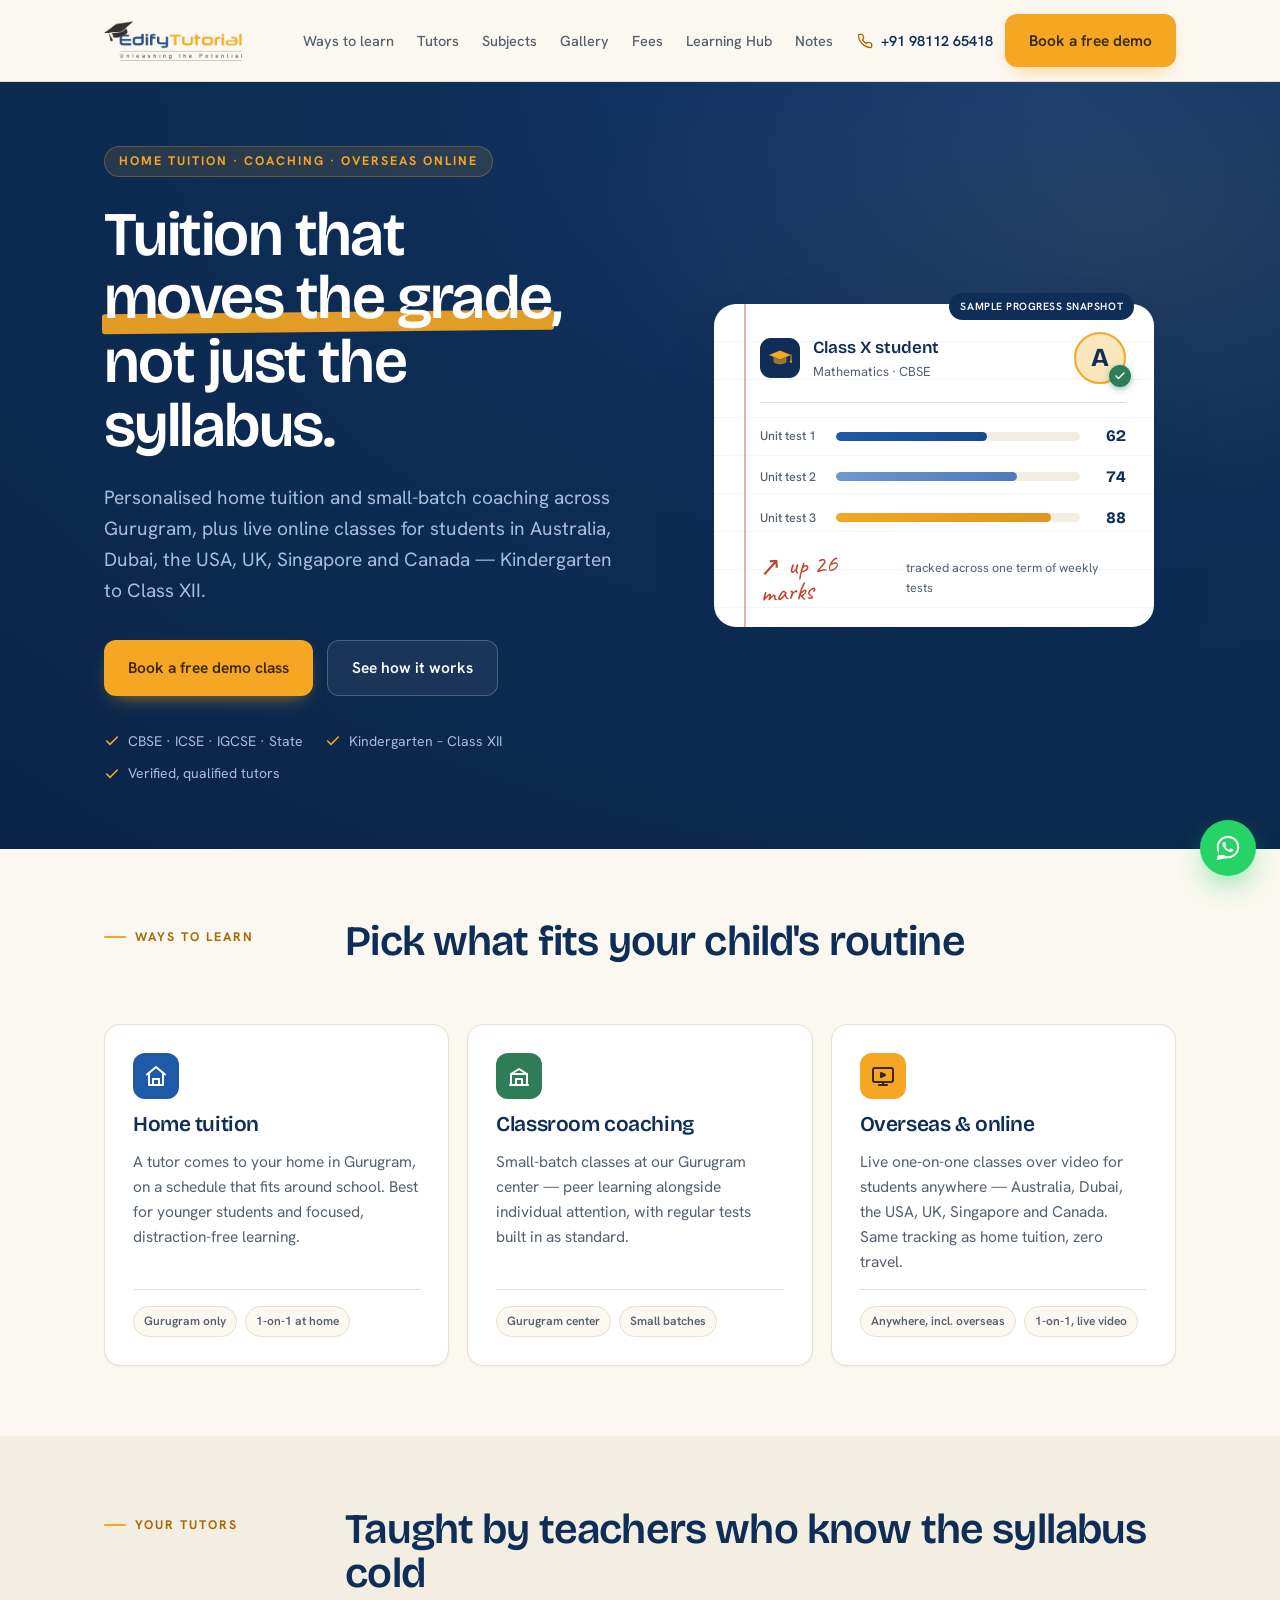
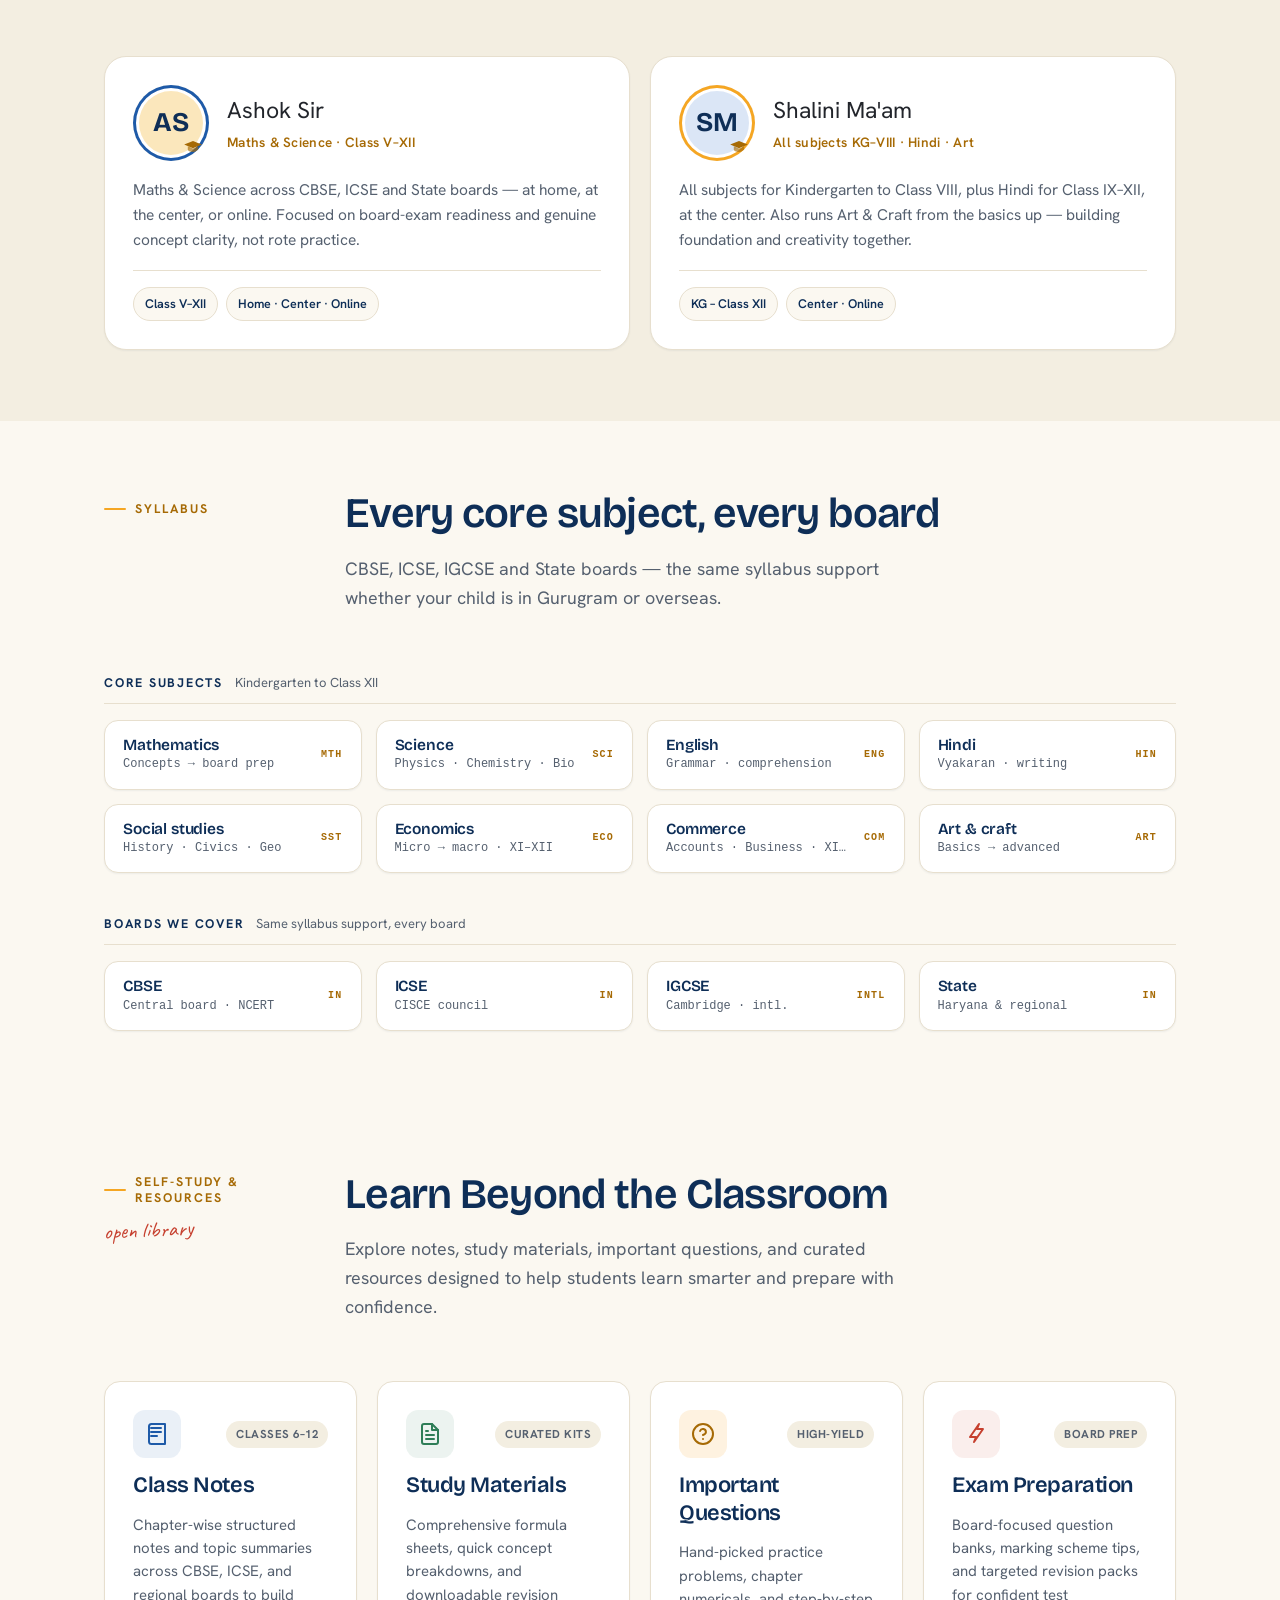
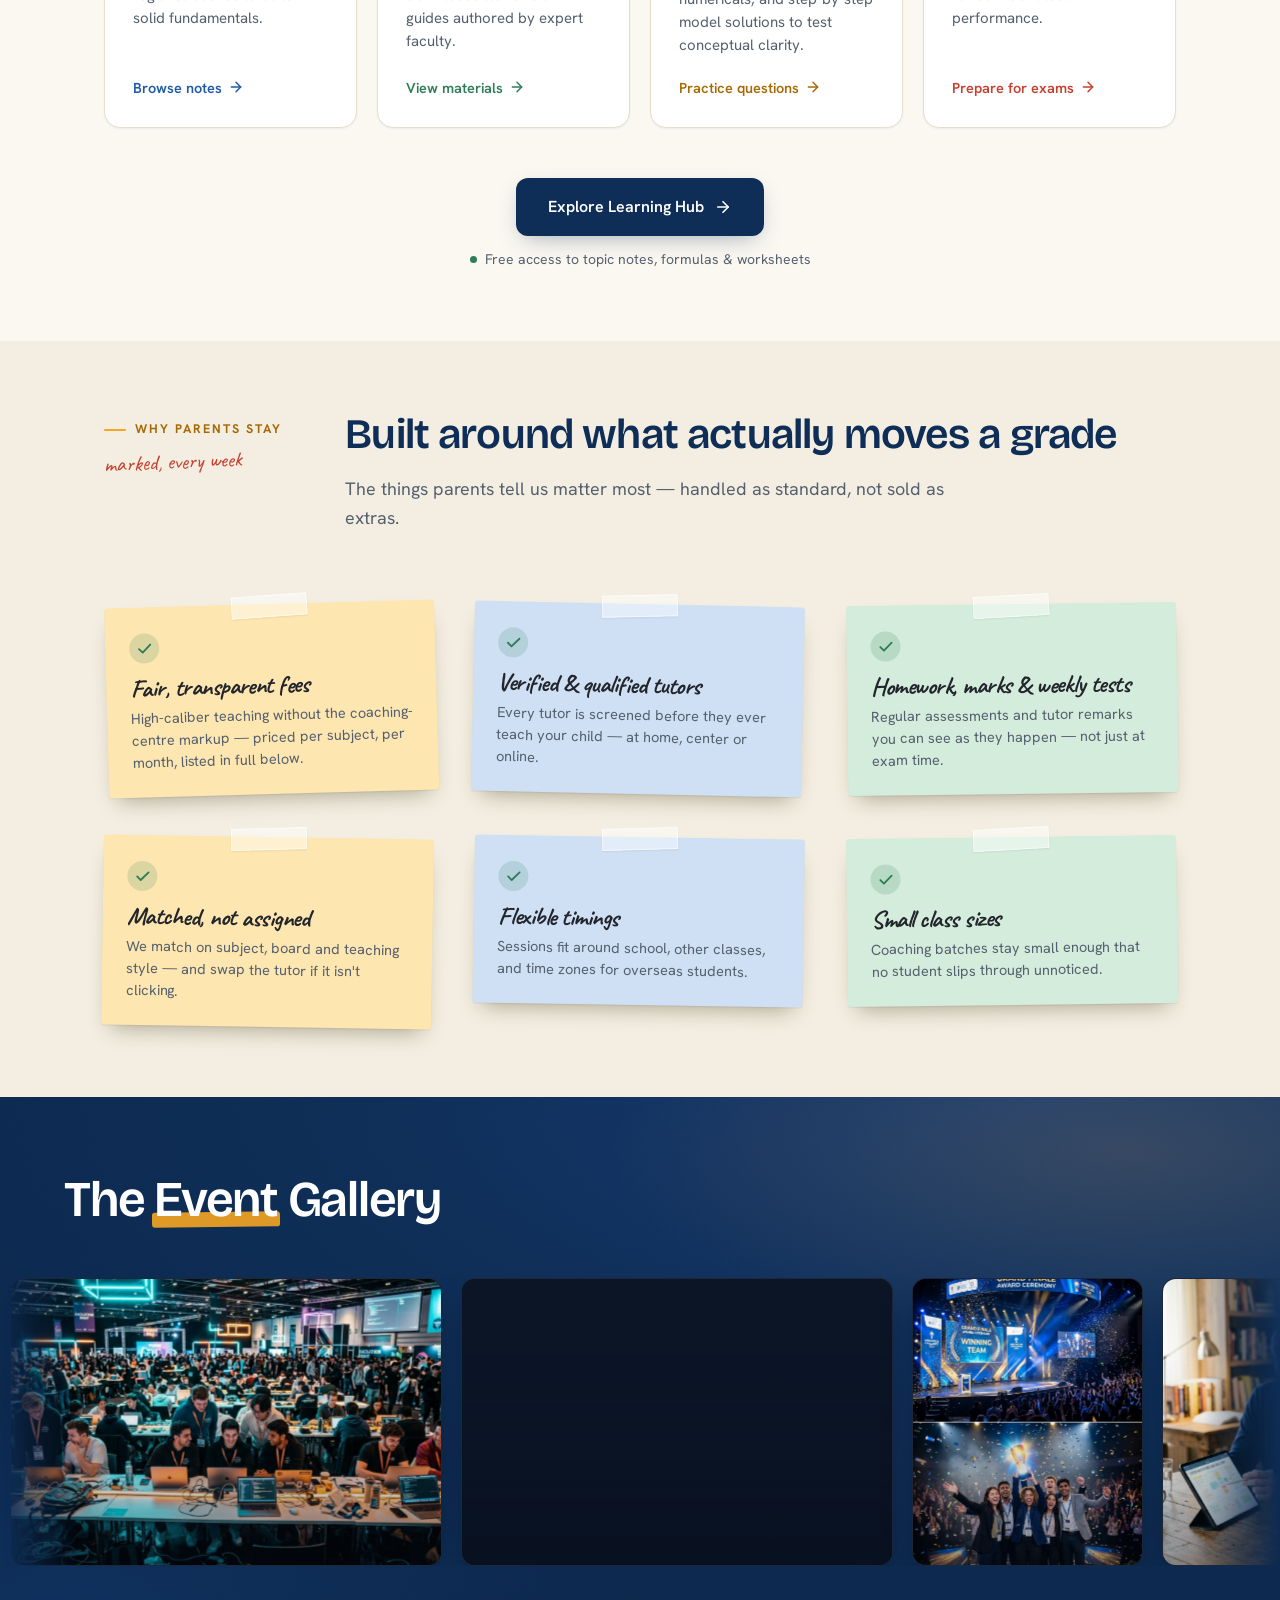
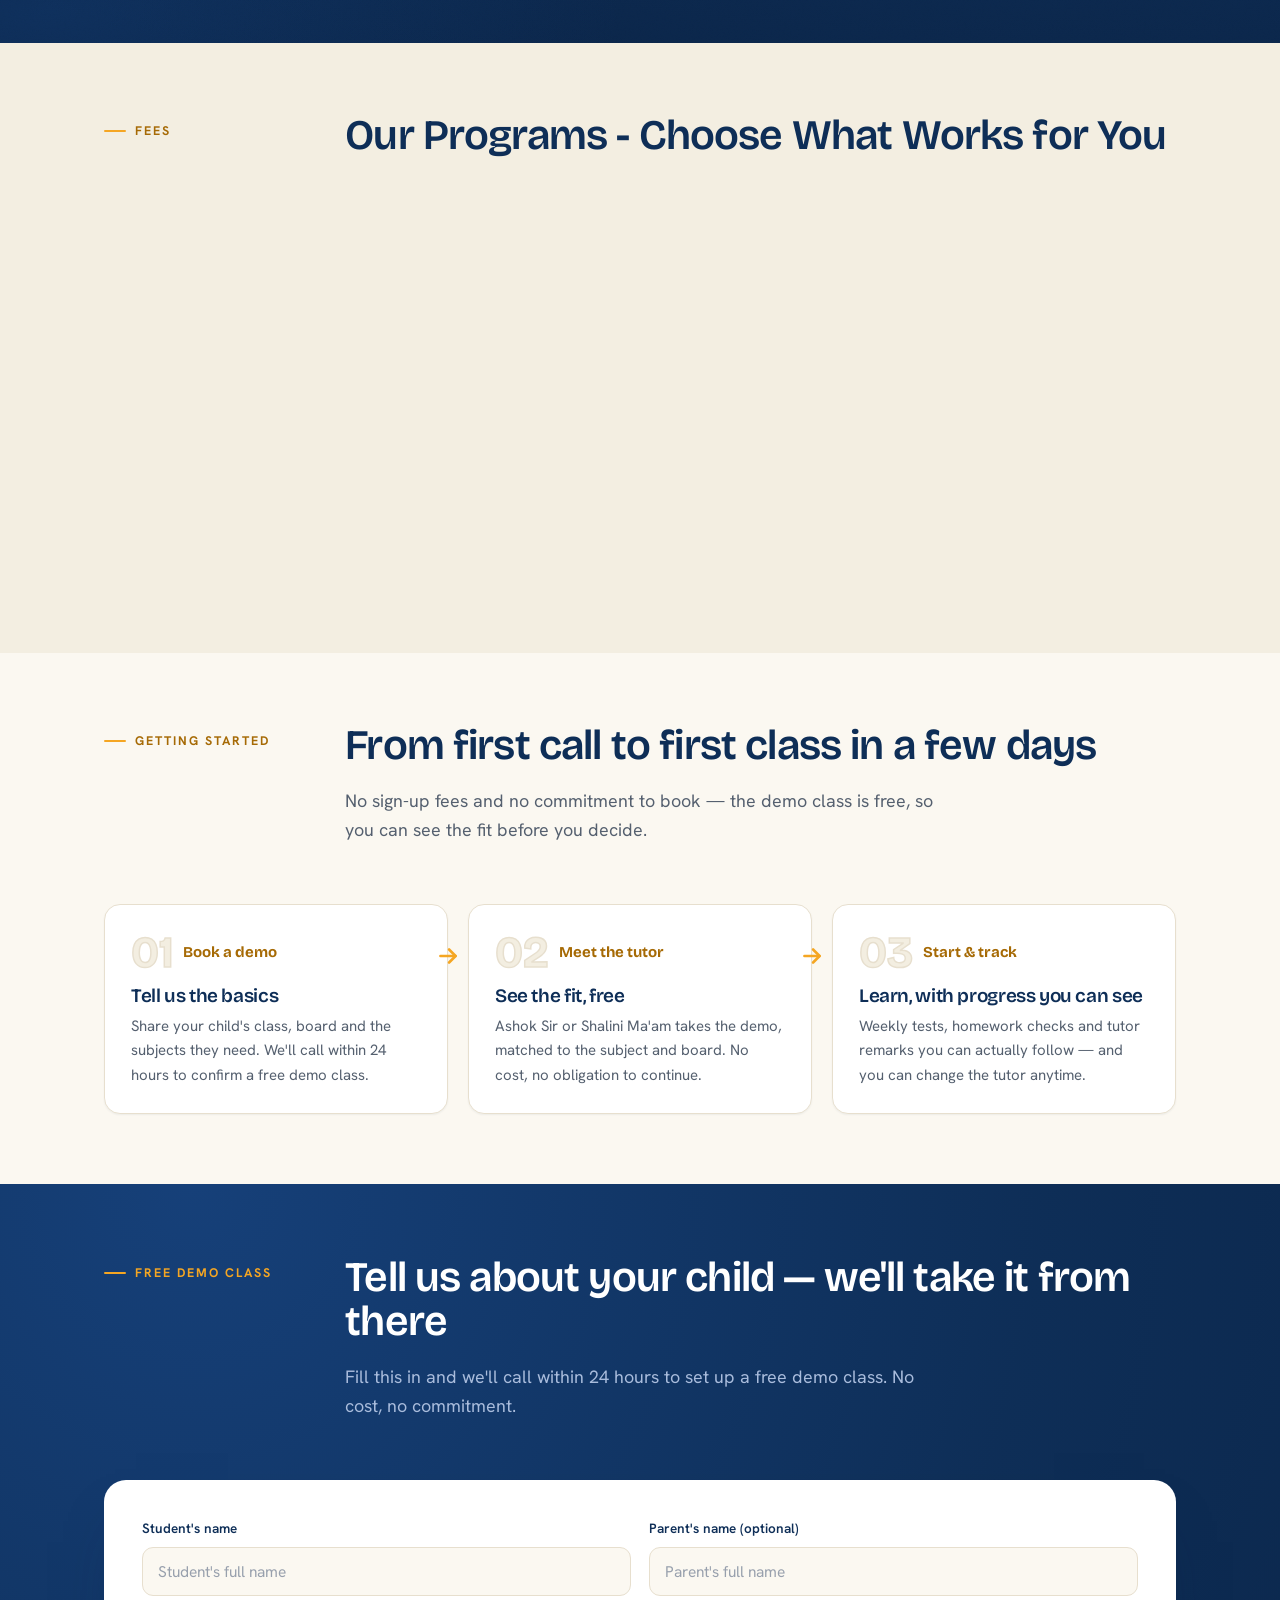
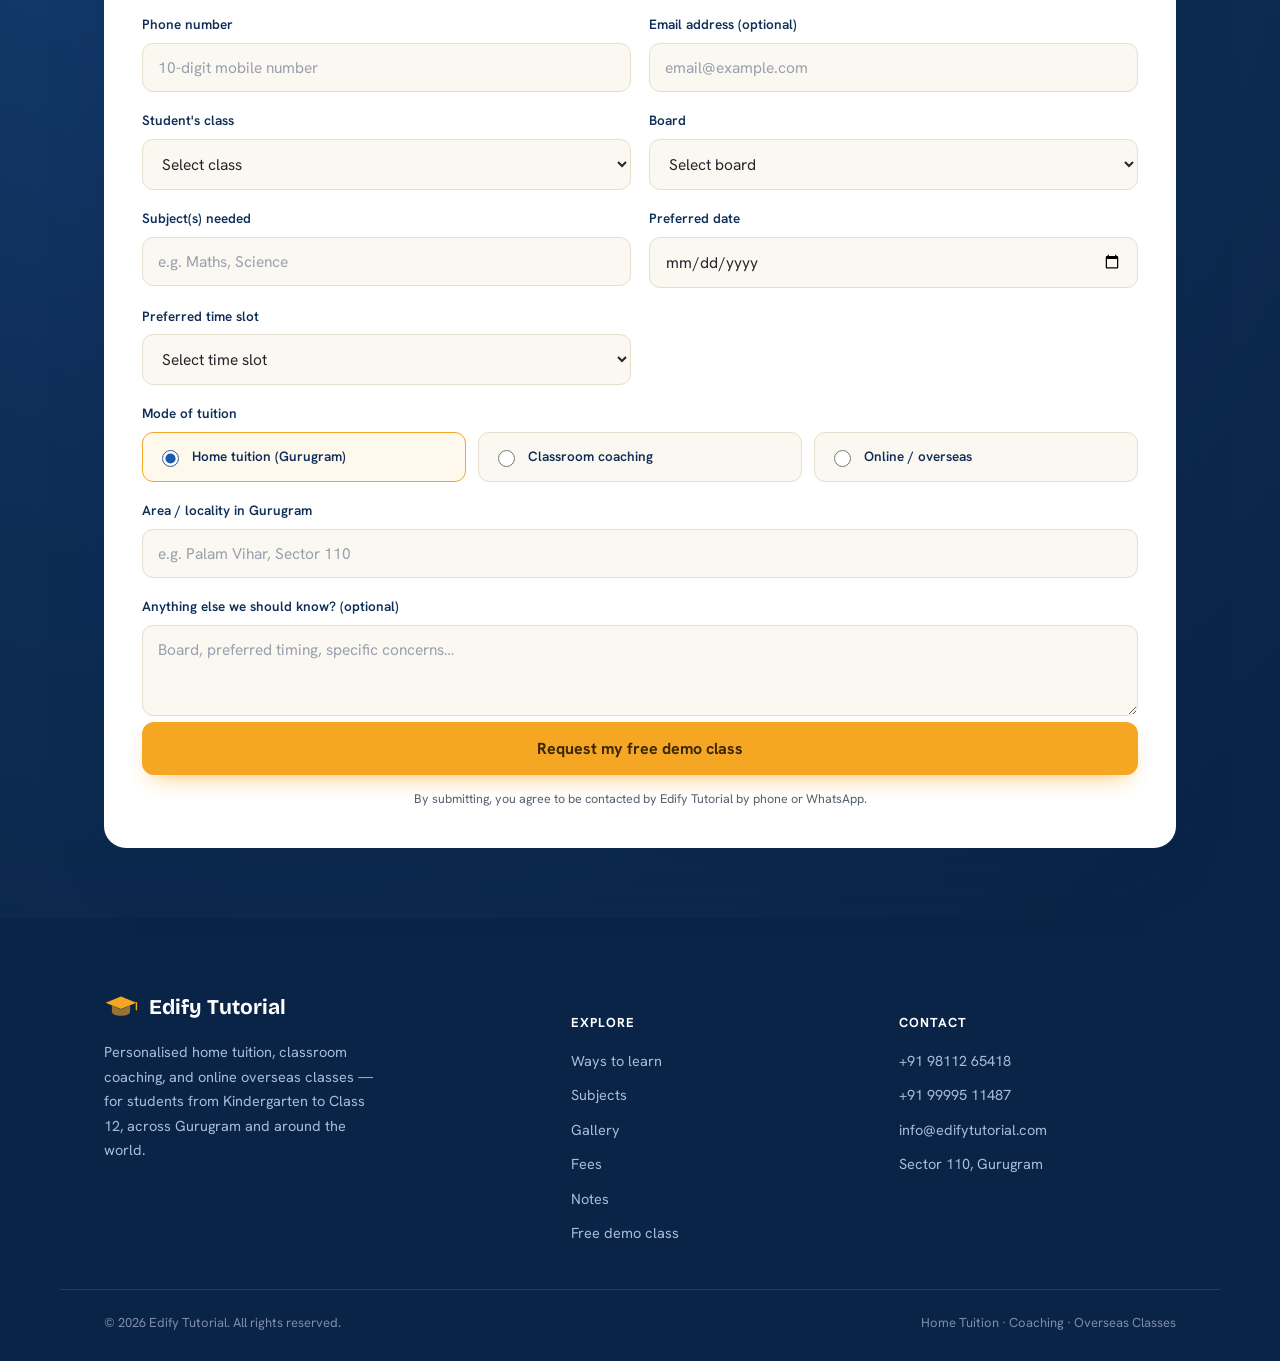
==== commit 4f41f613: "feat: integrate Learning Hub preview section and navigation into homepage" ====
--- a/index.html
+++ b/index.html
@@ -339,7 +339,7 @@
 
     .nav-links {
       display: flex;
-      gap: 26px;
+      gap: clamp(14px, 1.8vw, 24px);
       align-items: center;
       margin-left: auto;
     }
@@ -1147,6 +1147,226 @@
     @media (max-width: 540px) {
       .subjects {
         grid-template-columns: 1fr;
+      }
+    }
+
+    /* ---------- homepage learning hub preview ---------- */
+    .hub-preview-section {
+      background: var(--paper);
+      position: relative;
+    }
+
+    .hub-preview-grid {
+      display: grid;
+      grid-template-columns: repeat(4, 1fr);
+      gap: 20px;
+      margin-bottom: clamp(36px, 4.5vw, 50px);
+    }
+
+    .hub-preview-card {
+      position: relative;
+      background: var(--card);
+      border: 1px solid var(--rule);
+      border-radius: var(--radius);
+      padding: clamp(24px, 2.5vw, 28px);
+      display: flex;
+      flex-direction: column;
+      gap: 14px;
+      box-shadow: var(--shadow-sm);
+      text-decoration: none;
+      color: inherit;
+      overflow: hidden;
+      transition:
+        box-shadow 0.25s ease,
+        border-color 0.25s ease,
+        transform 0.25s ease;
+    }
+
+    .hub-preview-card::before {
+      content: "";
+      position: absolute;
+      top: 0;
+      left: 0;
+      right: 0;
+      height: 3px;
+      background: var(--card-accent, var(--blue));
+      transform: scaleX(0);
+      transform-origin: left;
+      transition: transform 0.28s cubic-bezier(0.2, 0.7, 0.2, 1);
+    }
+
+    .hub-preview-card:hover {
+      box-shadow: var(--shadow-card);
+      transform: translateY(-4px);
+      border-color: rgba(30, 90, 168, 0.2);
+    }
+
+    .hub-preview-card:hover::before {
+      transform: scaleX(1);
+    }
+
+    .hub-preview-card.card-notes {
+      --card-accent: var(--blue);
+      --icon-bg: rgba(30, 90, 168, 0.09);
+      --icon-color: var(--blue);
+    }
+
+    .hub-preview-card.card-materials {
+      --card-accent: var(--pass);
+      --icon-bg: rgba(46, 125, 87, 0.09);
+      --icon-color: var(--pass);
+    }
+
+    .hub-preview-card.card-questions {
+      --card-accent: var(--amber-deep);
+      --icon-bg: rgba(245, 166, 35, 0.14);
+      --icon-color: var(--amber-deep);
+    }
+
+    .hub-preview-card.card-exam {
+      --card-accent: var(--marking);
+      --icon-bg: rgba(198, 64, 47, 0.09);
+      --icon-color: var(--marking);
+    }
+
+    .hub-card-top {
+      display: flex;
+      align-items: center;
+      justify-content: space-between;
+      gap: 12px;
+    }
+
+    .hub-preview-icon {
+      width: 48px;
+      height: 48px;
+      border-radius: 12px;
+      background: var(--icon-bg);
+      color: var(--icon-color);
+      display: flex;
+      align-items: center;
+      justify-content: center;
+      flex-shrink: 0;
+      transition: transform 0.25s ease;
+    }
+
+    .hub-preview-card:hover .hub-preview-icon {
+      transform: scale(1.06);
+    }
+
+    .hub-preview-icon svg {
+      width: 24px;
+      height: 24px;
+    }
+
+    .hub-card-badge {
+      font-size: 11.5px;
+      font-weight: 700;
+      letter-spacing: 0.04em;
+      text-transform: uppercase;
+      color: var(--ink-soft);
+      background: var(--paper-2);
+      padding: 4px 10px;
+      border-radius: 20px;
+      white-space: nowrap;
+    }
+
+    .hub-card-title {
+      font-family: "Bricolage Grotesque", "Hanken Grotesk", sans-serif;
+      font-size: clamp(19px, 1.8vw, 22px);
+      font-weight: 600;
+      color: var(--blue-deep);
+      line-height: 1.25;
+      margin: 0;
+    }
+
+    .hub-card-desc {
+      font-size: 15px;
+      color: var(--ink-soft);
+      line-height: 1.55;
+      margin: 0;
+      flex-grow: 1;
+    }
+
+    .hub-card-action {
+      display: inline-flex;
+      align-items: center;
+      gap: 6px;
+      font-size: 14.5px;
+      font-weight: 600;
+      color: var(--card-accent, var(--blue));
+      margin-top: 4px;
+      transition: gap 0.2s ease;
+    }
+
+    .hub-card-action svg {
+      width: 16px;
+      height: 16px;
+      transition: transform 0.2s ease;
+    }
+
+    .hub-preview-card:hover .hub-card-action {
+      gap: 9px;
+    }
+
+    .hub-preview-card:hover .hub-card-action svg {
+      transform: translateX(3px);
+    }
+
+    .hub-preview-cta-wrap {
+      display: flex;
+      flex-direction: column;
+      align-items: center;
+      justify-content: center;
+      text-align: center;
+      gap: 12px;
+    }
+
+    .hub-preview-cta-btn {
+      gap: 10px;
+      padding: 16px 32px;
+      font-size: 16px;
+      border-radius: 12px;
+      box-shadow: 0 8px 24px -8px rgba(14, 46, 87, 0.4);
+      transition: all 0.22s ease;
+    }
+
+    .hub-preview-cta-btn svg {
+      transition: transform 0.22s ease;
+    }
+
+    .hub-preview-cta-btn:hover svg {
+      transform: translateX(4px);
+    }
+
+    .hub-preview-sub-badge {
+      display: inline-flex;
+      align-items: center;
+      gap: 8px;
+      font-size: 14px;
+      color: var(--ink-soft);
+    }
+
+    .hub-preview-sub-badge .dot {
+      width: 7px;
+      height: 7px;
+      border-radius: 50%;
+      background: var(--pass);
+    }
+
+    @media (max-width: 1080px) {
+      .hub-preview-grid {
+        grid-template-columns: repeat(2, 1fr);
+        gap: 18px;
+      }
+    }
+
+    @media (max-width: 640px) {
+      .hub-preview-grid {
+        grid-template-columns: 1fr;
+        gap: 16px;
+      }
+      .hub-preview-cta-btn {
+        width: 100%;
       }
     }
 
@@ -2857,6 +3077,7 @@
         <a href="#subjects">Subjects</a>
         <a href="#gallery">Gallery</a>
         <a href="#pricing">Fees</a>
+        <a href="learning-hub.html">Learning Hub</a>
         <a href="notes.html">Notes</a>
       </nav>
       <div class="nav-actions">
@@ -2880,6 +3101,7 @@
       <a href="#subjects">Subjects</a>
       <a href="#gallery">Gallery</a>
       <a href="#pricing">Fees</a>
+      <a href="learning-hub.html">Learning Hub</a>
       <a href="notes.html">Notes</a>
       <a href="#lead-form" class="mobile-cta">Book a free demo class</a>
     </div>
@@ -3197,6 +3419,151 @@
             </div>
             <span class="lvl">IN</span>
           </div>
+        </div>
+      </div>
+    </div>
+  </section>
+
+  <!-- LEARNING HUB PREVIEW -->
+  <section class="section hub-preview-section" id="learning-hub" aria-labelledby="hubTitle">
+    <div class="container reveal">
+      <div class="head">
+        <div>
+          <span class="eyebrow">Self-Study &amp; Resources</span>
+          <span class="m-note">open library</span>
+        </div>
+        <div>
+          <h2 class="h-title" id="hubTitle">Learn Beyond the Classroom</h2>
+          <p class="lede">
+            Explore notes, study materials, important questions, and curated resources designed to help students learn
+            smarter and prepare with confidence.
+          </p>
+        </div>
+      </div>
+
+      <div class="hub-preview-grid">
+        <!-- Card 1: Class Notes -->
+        <a href="learning-hub.html" class="hub-preview-card card-notes" aria-label="Explore Class Notes in Learning Hub">
+          <div class="hub-card-top">
+            <div class="hub-preview-icon" aria-hidden="true">
+              <svg viewBox="0 0 24 24" fill="none" stroke="currentColor" stroke-width="2" stroke-linecap="round"
+                stroke-linejoin="round">
+                <path d="M4 19.5v-15A2.5 2.5 0 0 1 6.5 2H20v20H6.5a2.5 2.5 0 0 1-2.5-2.5Z" />
+                <path d="M6 6h10" />
+                <path d="M6 10h10" />
+                <path d="M6 14h6" />
+              </svg>
+            </div>
+            <span class="hub-card-badge">Classes 6–12</span>
+          </div>
+          <h3 class="hub-card-title">Class Notes</h3>
+          <p class="hub-card-desc">
+            Chapter-wise structured notes and topic summaries across CBSE, ICSE, and regional boards to build solid fundamentals.
+          </p>
+          <span class="hub-card-action">
+            Browse notes
+            <svg viewBox="0 0 24 24" fill="none" stroke="currentColor" stroke-width="2.2" stroke-linecap="round"
+              stroke-linejoin="round" aria-hidden="true">
+              <path d="M5 12h14" />
+              <path d="m12 5 7 7-7 7" />
+            </svg>
+          </span>
+        </a>
+
+        <!-- Card 2: Study Materials -->
+        <a href="learning-hub.html" class="hub-preview-card card-materials" aria-label="Explore Study Materials in Learning Hub">
+          <div class="hub-card-top">
+            <div class="hub-preview-icon" aria-hidden="true">
+              <svg viewBox="0 0 24 24" fill="none" stroke="currentColor" stroke-width="2" stroke-linecap="round"
+                stroke-linejoin="round">
+                <path d="M14 2H6a2 2 0 0 0-2 2v16a2 2 0 0 0 2 2h12a2 2 0 0 0 2-2V8z" />
+                <polyline points="14 2 14 8 20 8" />
+                <line x1="16" y1="13" x2="8" y2="13" />
+                <line x1="16" y1="17" x2="8" y2="17" />
+                <polyline points="10 9 9 9 8 9" />
+              </svg>
+            </div>
+            <span class="hub-card-badge">Curated Kits</span>
+          </div>
+          <h3 class="hub-card-title">Study Materials</h3>
+          <p class="hub-card-desc">
+            Comprehensive formula sheets, quick concept breakdowns, and downloadable revision guides authored by expert faculty.
+          </p>
+          <span class="hub-card-action">
+            View materials
+            <svg viewBox="0 0 24 24" fill="none" stroke="currentColor" stroke-width="2.2" stroke-linecap="round"
+              stroke-linejoin="round" aria-hidden="true">
+              <path d="M5 12h14" />
+              <path d="m12 5 7 7-7 7" />
+            </svg>
+          </span>
+        </a>
+
+        <!-- Card 3: Important Questions -->
+        <a href="learning-hub.html" class="hub-preview-card card-questions" aria-label="Explore Important Questions in Learning Hub">
+          <div class="hub-card-top">
+            <div class="hub-preview-icon" aria-hidden="true">
+              <svg viewBox="0 0 24 24" fill="none" stroke="currentColor" stroke-width="2" stroke-linecap="round"
+                stroke-linejoin="round">
+                <circle cx="12" cy="12" r="10" />
+                <path d="M9.09 9a3 3 0 0 1 5.83 1c0 2-3 3-3 3" />
+                <line x1="12" y1="17" x2="12.01" y2="17" />
+              </svg>
+            </div>
+            <span class="hub-card-badge">High-Yield</span>
+          </div>
+          <h3 class="hub-card-title">Important Questions</h3>
+          <p class="hub-card-desc">
+            Hand-picked practice problems, chapter numericals, and step-by-step model solutions to test conceptual clarity.
+          </p>
+          <span class="hub-card-action">
+            Practice questions
+            <svg viewBox="0 0 24 24" fill="none" stroke="currentColor" stroke-width="2.2" stroke-linecap="round"
+              stroke-linejoin="round" aria-hidden="true">
+              <path d="M5 12h14" />
+              <path d="m12 5 7 7-7 7" />
+            </svg>
+          </span>
+        </a>
+
+        <!-- Card 4: Exam Preparation -->
+        <a href="learning-hub.html" class="hub-preview-card card-exam" aria-label="Explore Exam Preparation in Learning Hub">
+          <div class="hub-card-top">
+            <div class="hub-preview-icon" aria-hidden="true">
+              <svg viewBox="0 0 24 24" fill="none" stroke="currentColor" stroke-width="2" stroke-linecap="round"
+                stroke-linejoin="round">
+                <path d="M12 15l-2 5l9-13h-6l2-5l-9 13h6z" />
+              </svg>
+            </div>
+            <span class="hub-card-badge">Board Prep</span>
+          </div>
+          <h3 class="hub-card-title">Exam Preparation</h3>
+          <p class="hub-card-desc">
+            Board-focused question banks, marking scheme tips, and targeted revision packs for confident test performance.
+          </p>
+          <span class="hub-card-action">
+            Prepare for exams
+            <svg viewBox="0 0 24 24" fill="none" stroke="currentColor" stroke-width="2.2" stroke-linecap="round"
+              stroke-linejoin="round" aria-hidden="true">
+              <path d="M5 12h14" />
+              <path d="m12 5 7 7-7 7" />
+            </svg>
+          </span>
+        </a>
+      </div>
+
+      <div class="hub-preview-cta-wrap">
+        <a href="learning-hub.html" class="btn btn-ink hub-preview-cta-btn">
+          Explore Learning Hub
+          <svg width="18" height="18" viewBox="0 0 24 24" fill="none" stroke="currentColor" stroke-width="2.2"
+            stroke-linecap="round" stroke-linejoin="round" aria-hidden="true">
+            <path d="M5 12h14" />
+            <path d="m12 5 7 7-7 7" />
+          </svg>
+        </a>
+        <div class="hub-preview-sub-badge">
+          <span class="dot"></span>
+          <span>Free access to topic notes, formulas &amp; worksheets</span>
         </div>
       </div>
     </div>
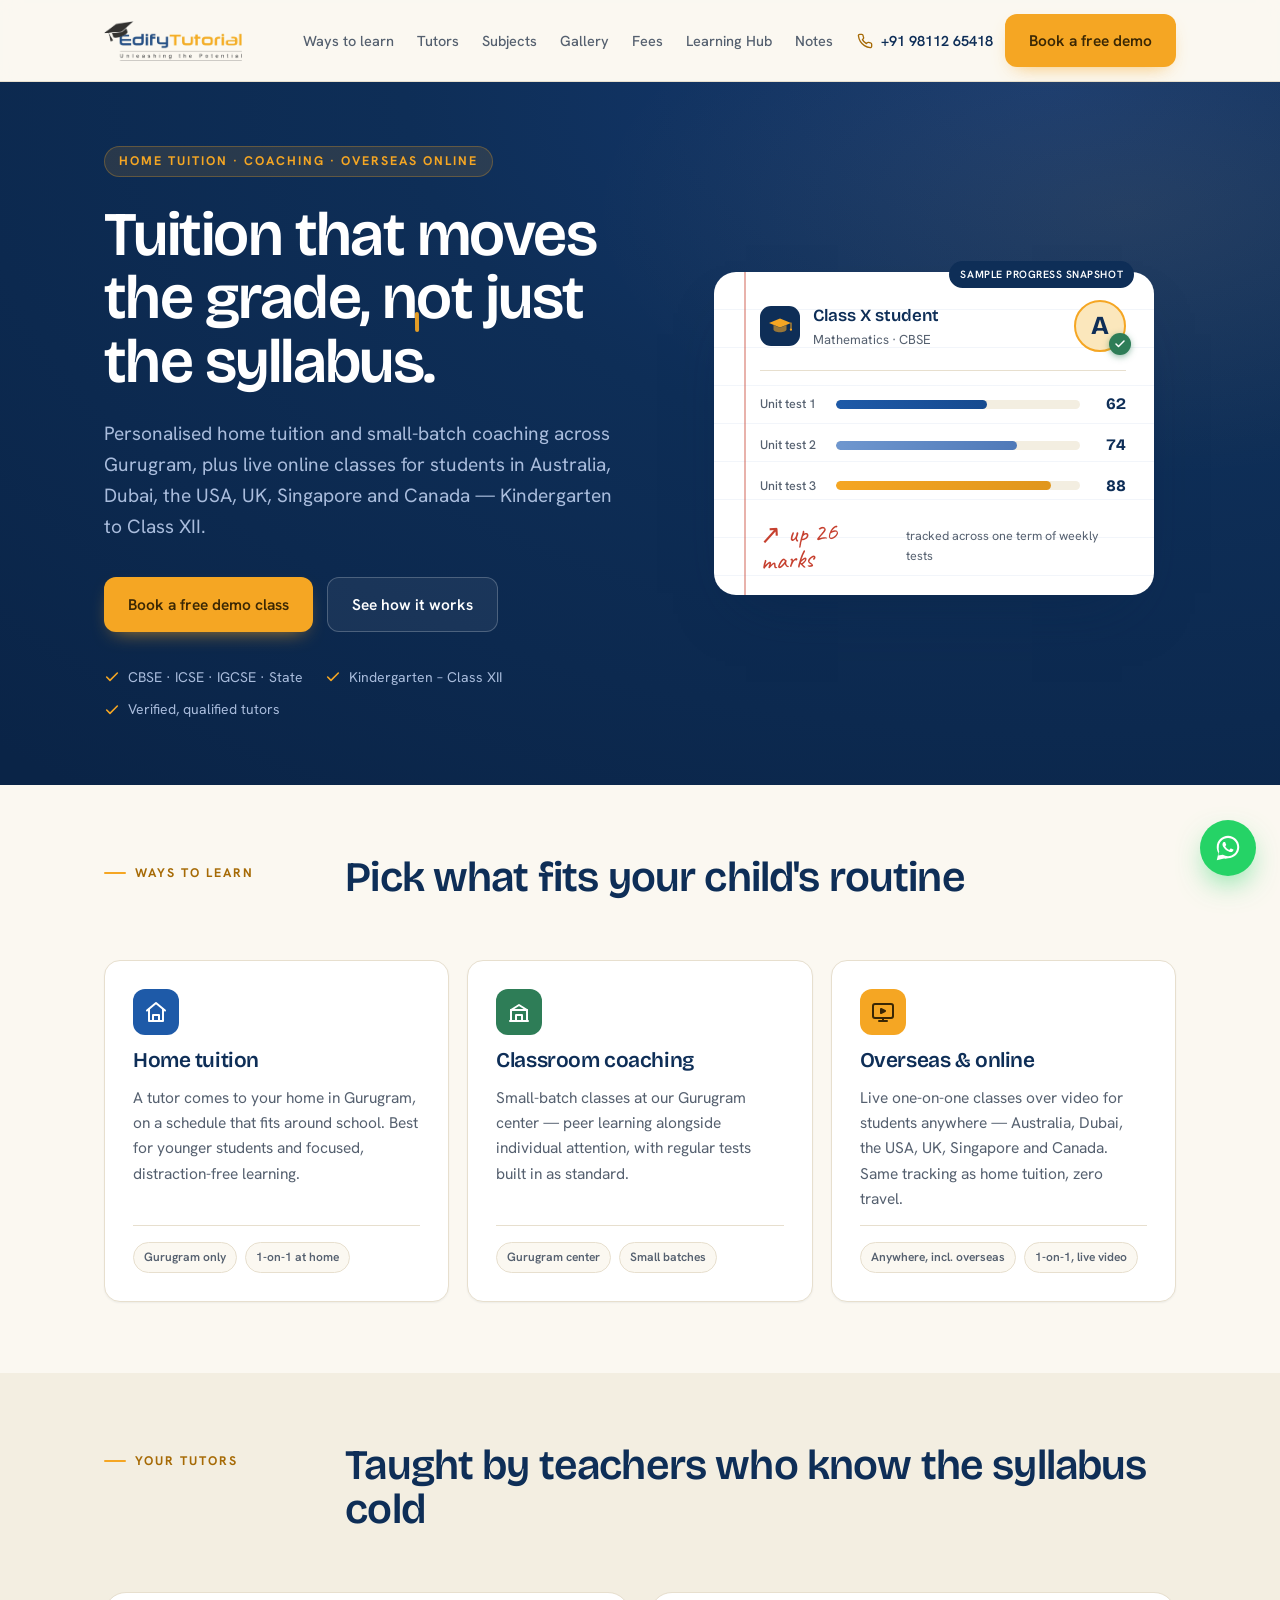
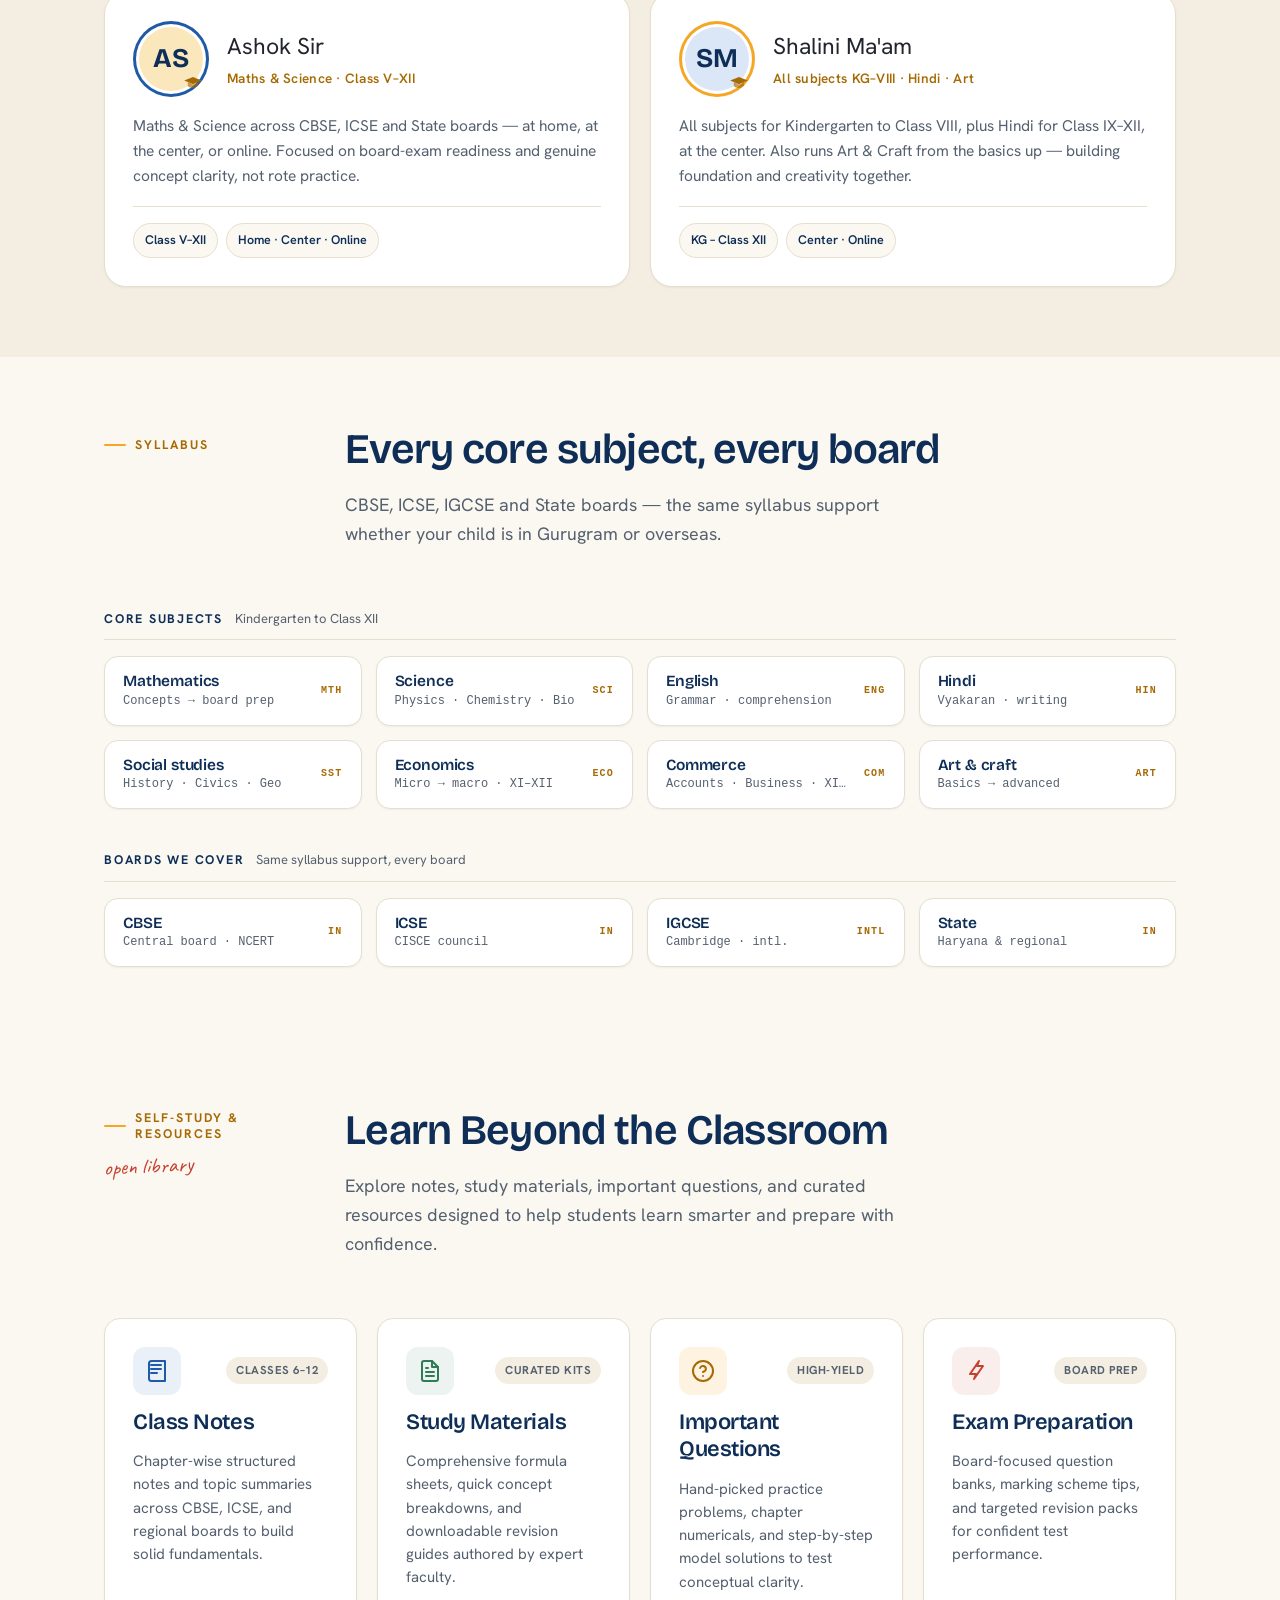
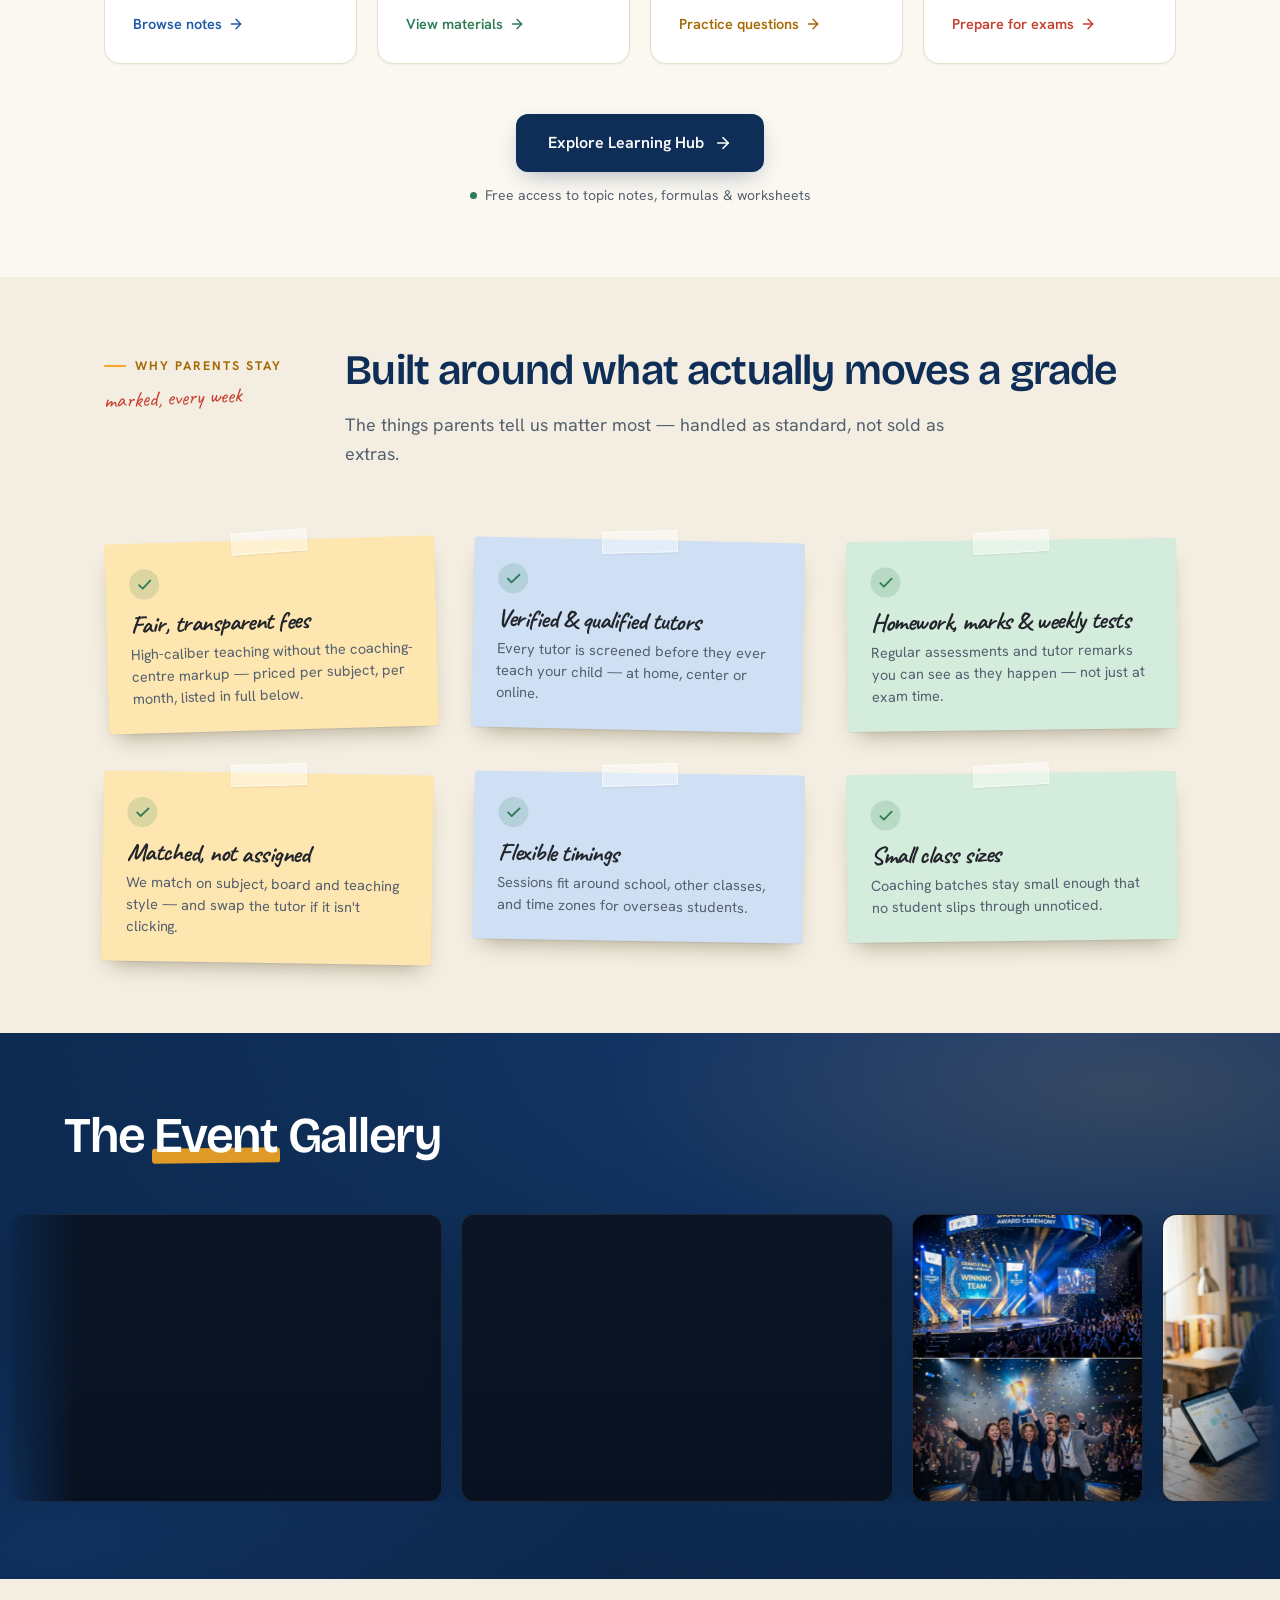
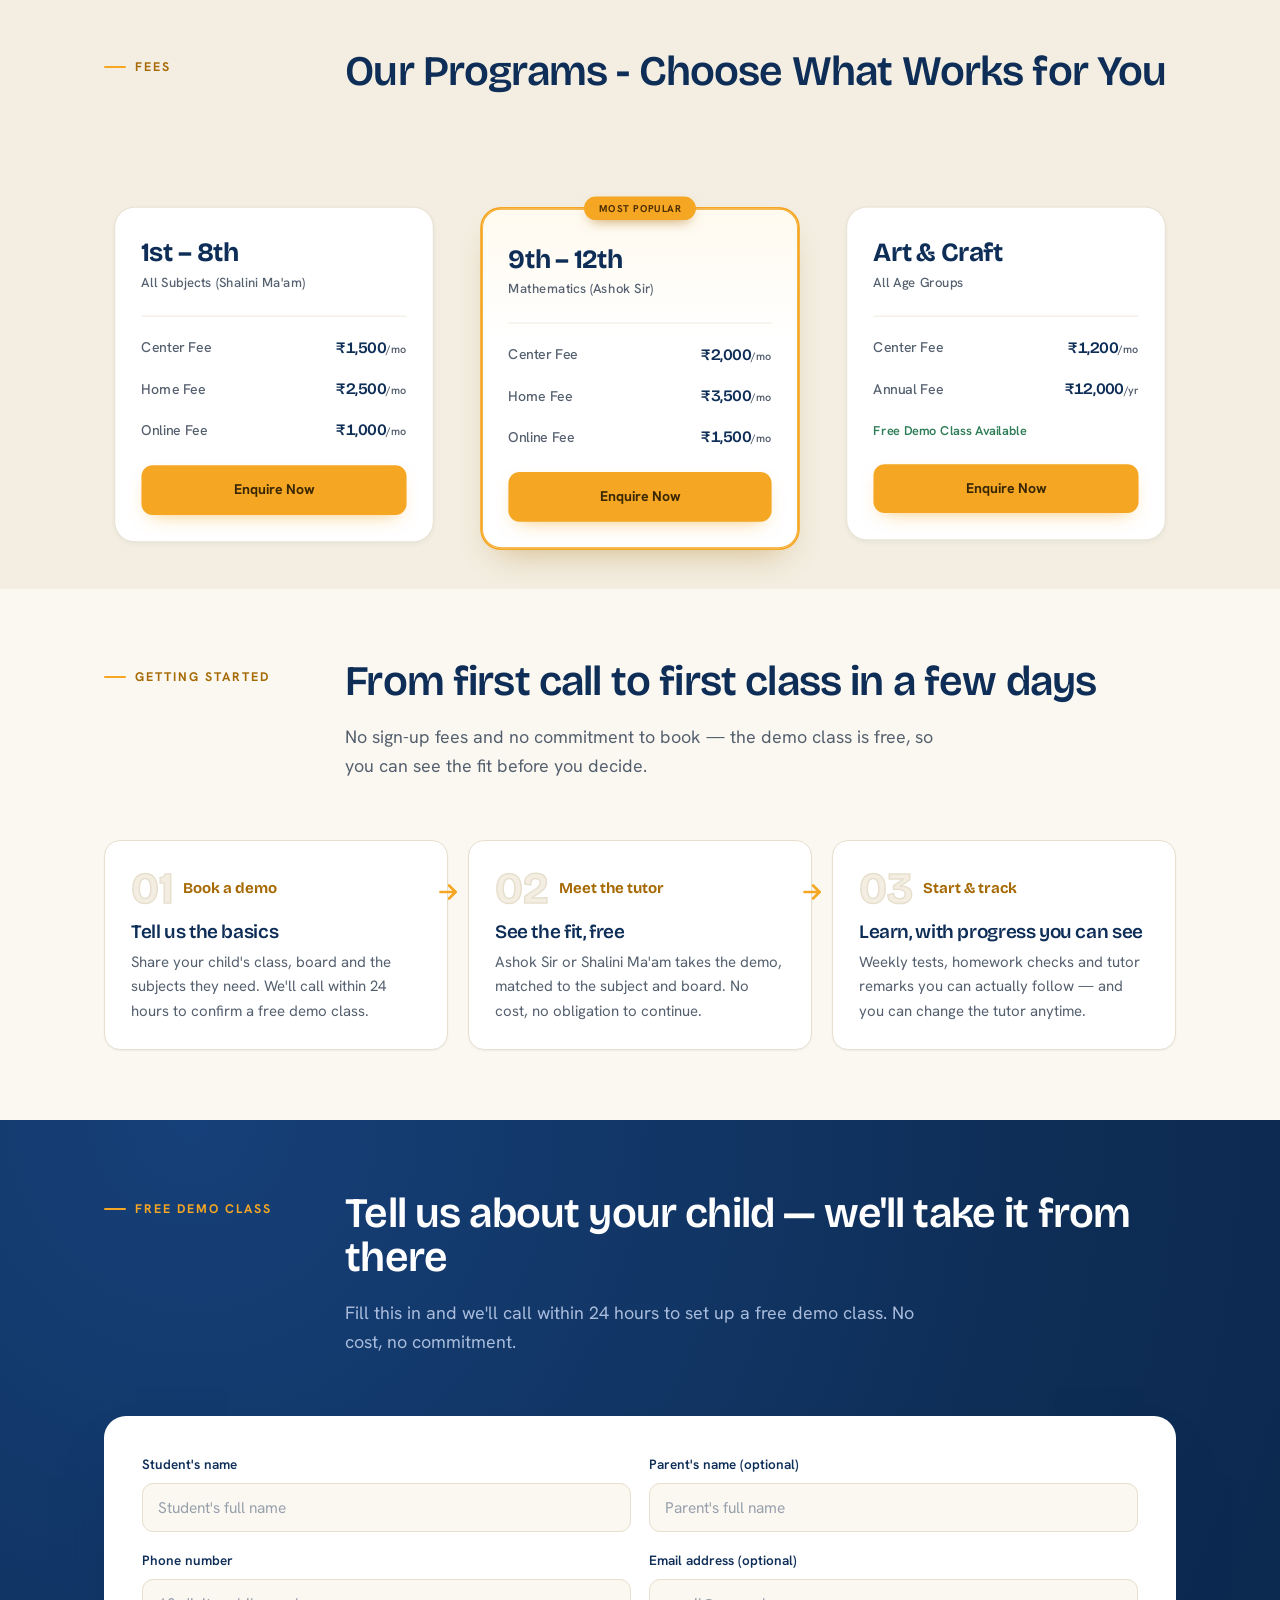
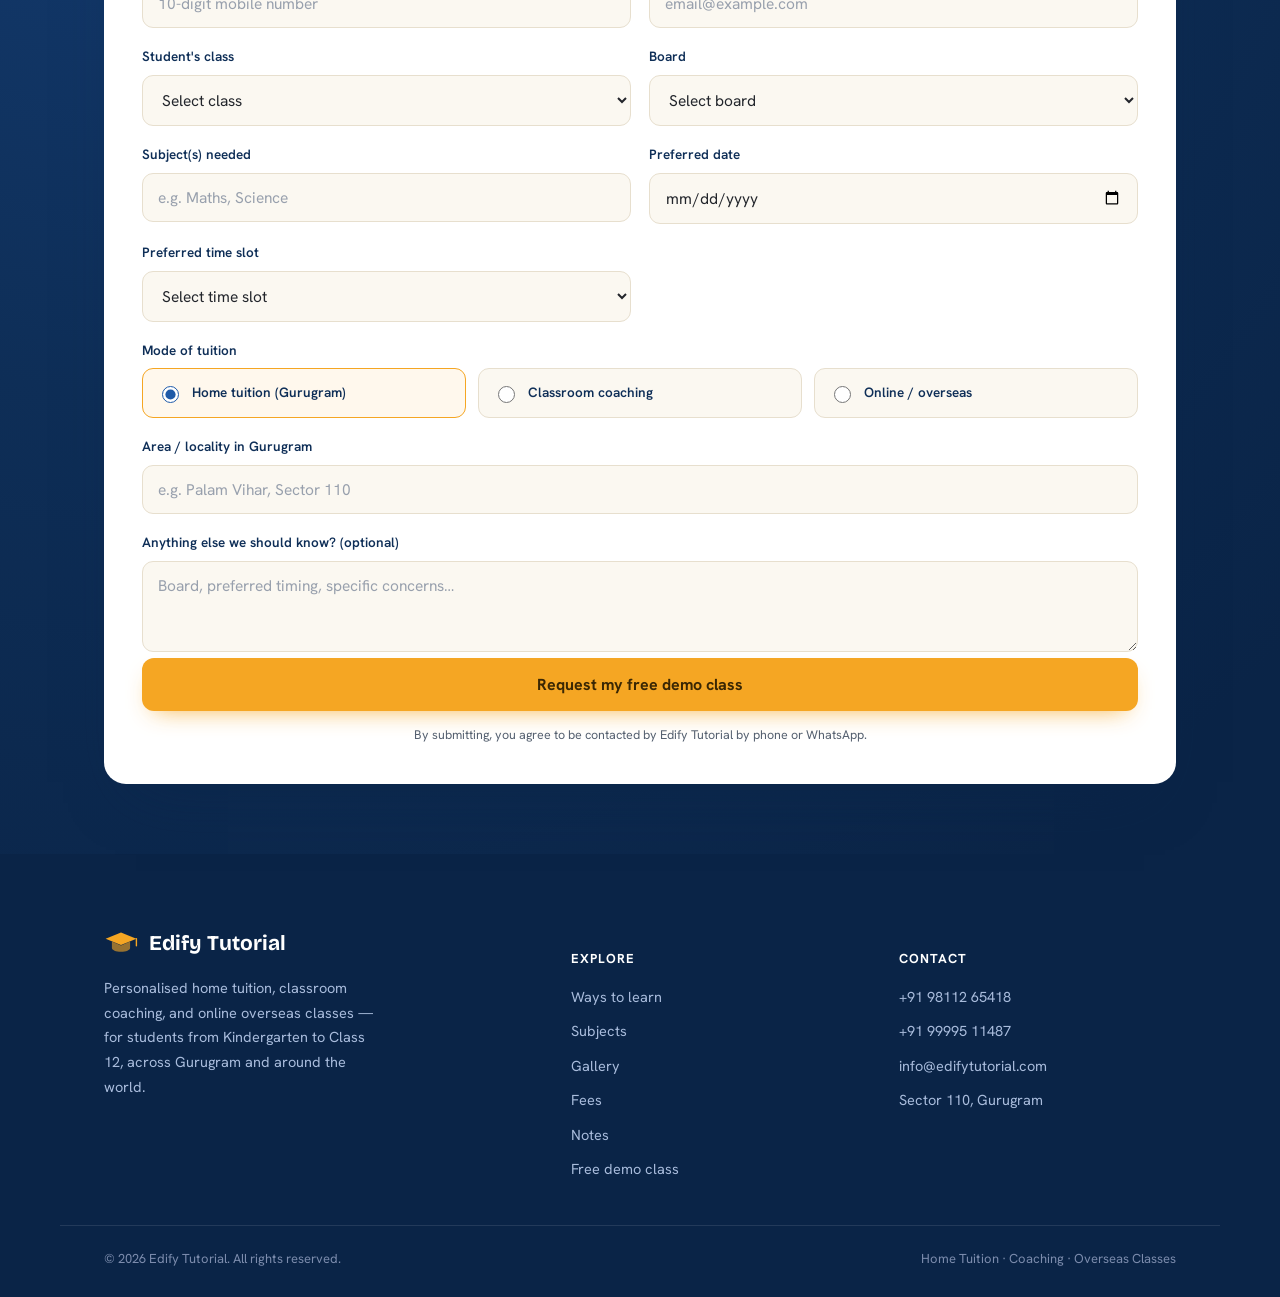
==== commit 6883faf2: "feat(landing): optimize landing pages for mobile viewports, touch targets, and orientation changes" ====
--- a/index.html
+++ b/index.html
@@ -3036,6 +3036,423 @@
         height: 52px;
         bottom: 18px;
         right: 18px;
+      }
+    }
+
+    /* =====================================================
+       MOBILE RESPONSIVE — deep small-screen polish
+       Targets 320px–480px phones without altering desktop
+    ===================================================== */
+
+    /* Prevent hero underline-highlight text from overflowing on tiny screens */
+    .hero h1 .u {
+      white-space: normal;
+    }
+
+    @media (max-width: 480px) {
+      :root {
+        --pad: clamp(32px, 8vw, 52px);
+        --gutter: clamp(16px, 4.5vw, 24px);
+        --radius: 14px;
+        --radius-lg: 18px;
+      }
+
+      .hero h1 {
+        font-size: clamp(28px, 8vw, 38px);
+        line-height: 1.1;
+      }
+
+      .hero h1 .u {
+        white-space: normal;
+      }
+
+      .hero-eyebrow {
+        font-size: 11px;
+        padding: 7px 12px;
+        margin-bottom: 18px;
+      }
+
+      .hero-sub {
+        font-size: 16px;
+      }
+
+      .hero-ctas {
+        flex-direction: column;
+        gap: 10px;
+        margin-top: 24px;
+      }
+
+      .hero-ctas .btn {
+        width: 100%;
+        justify-content: center;
+      }
+
+      .hero-trust {
+        gap: 8px 16px;
+        font-size: 13px;
+        margin-top: 24px;
+      }
+
+      .report {
+        padding: 22px 18px 20px 36px;
+        max-width: 100%;
+      }
+
+      .report::before {
+        left: 22px;
+      }
+
+      .bar {
+        grid-template-columns: 56px 1fr 30px;
+        gap: 8px;
+      }
+
+      .head {
+        gap: 10px;
+        margin-bottom: clamp(24px, 5vw, 40px);
+      }
+
+      .h-title {
+        font-size: clamp(24px, 7vw, 34px);
+      }
+
+      .lede {
+        font-size: 15.5px;
+        margin-top: 14px;
+      }
+
+      .nav {
+        padding: 12px var(--gutter);
+        gap: 12px;
+      }
+
+      .brand-logo {
+        height: 34px;
+      }
+
+      .nav-toggle {
+        width: 40px;
+        height: 40px;
+      }
+
+      .btn {
+        font-size: 14.5px;
+        padding: 13px 20px;
+        min-height: 44px;
+      }
+
+      .fmt {
+        padding: 22px 20px;
+      }
+
+      .fmt h3 {
+        font-size: 19px;
+      }
+
+      .tutor {
+        padding: 22px 18px;
+      }
+
+      .medallion {
+        width: 64px;
+        height: 64px;
+        font-size: 23px;
+      }
+
+      .tutor-name {
+        font-size: 20px;
+      }
+
+      .subj {
+        padding: 12px 14px;
+        gap: 11px;
+      }
+
+      .subj .idx {
+        width: 36px;
+        height: 36px;
+        font-size: 17px;
+      }
+
+      .subj h4 {
+        font-size: 14px;
+      }
+
+      .hub-preview-grid {
+        gap: 14px;
+      }
+
+      .hub-preview-card {
+        padding: 20px 18px;
+        gap: 12px;
+      }
+
+      .hub-card-title {
+        font-size: 18px;
+      }
+
+      .checklist {
+        gap: 28px 0;
+        padding-top: 16px;
+      }
+
+      .check {
+        padding: 22px 20px 20px;
+      }
+
+      .check h4 {
+        font-size: 22px;
+      }
+
+      .fee-wrap {
+        margin-top: 20px;
+      }
+
+      .pricing-toggle {
+        flex-wrap: wrap;
+        justify-content: center;
+        gap: 6px;
+        padding: 6px;
+      }
+
+      .pricing-toggle button {
+        font-size: 13px;
+        padding: 9px 16px;
+      }
+
+      .step {
+        padding: 24px 20px 20px;
+      }
+
+      .step h4 {
+        font-size: 17px;
+      }
+
+      .step-n::before {
+        font-size: 38px;
+      }
+
+      .form-card {
+        padding: clamp(20px, 5vw, 30px);
+      }
+
+      .form-grid {
+        gap: 14px;
+      }
+
+      .field input,
+      .field select,
+      .field textarea {
+        font-size: 16px;
+        padding: 12px 13px;
+      }
+
+      .radio-opt {
+        font-size: 13.5px;
+        padding: 12px 12px;
+        min-height: 44px;
+      }
+
+      .form-submit {
+        font-size: 15.5px;
+        padding: 15px;
+        min-height: 48px;
+      }
+
+      .note {
+        padding: 18px 16px;
+      }
+
+      .notes-cta {
+        padding: 22px 20px;
+        border-radius: 14px;
+      }
+
+      .footer-grid {
+        gap: 28px;
+      }
+
+      footer .desc {
+        max-width: 100%;
+      }
+
+      .footer-bottom {
+        gap: 8px;
+        font-size: 12.5px;
+      }
+
+      .egal-section {
+        padding-block: clamp(36px, 7vw, 56px);
+      }
+
+      .whatsapp-float {
+        width: 48px;
+        height: 48px;
+        bottom: 16px;
+        right: 16px;
+      }
+
+      .whatsapp-float svg {
+        width: 26px;
+        height: 26px;
+      }
+    }
+
+    @media (max-width: 360px) {
+      :root {
+        --gutter: 14px;
+        --pad: clamp(28px, 8vw, 44px);
+      }
+
+      .hero h1 {
+        font-size: clamp(26px, 7.5vw, 34px);
+      }
+
+      .h-title {
+        font-size: clamp(22px, 7vw, 30px);
+      }
+
+      .btn {
+        font-size: 14px;
+        padding: 12px 16px;
+      }
+
+      .report {
+        padding: 18px 14px 16px 30px;
+      }
+
+      .report::before {
+        left: 18px;
+      }
+
+      .bar {
+        grid-template-columns: 48px 1fr 28px;
+        gap: 6px;
+      }
+
+      .bar-label {
+        font-size: 11.5px;
+      }
+
+      .bar-mark {
+        font-size: 14px;
+      }
+
+      .medallion {
+        width: 56px;
+        height: 56px;
+        font-size: 20px;
+      }
+
+      .tutor-name {
+        font-size: 18px;
+      }
+
+      .nav-toggle {
+        width: 38px;
+        height: 38px;
+      }
+
+      .brand-logo {
+        height: 30px;
+      }
+
+      .fmt {
+        padding: 18px 16px;
+      }
+
+      .fmt h3 {
+        font-size: 18px;
+      }
+
+      .pricing-toggle {
+        width: 100%;
+      }
+
+      .pricing-toggle button {
+        flex: 1;
+        text-align: center;
+        font-size: 12.5px;
+        padding: 8px 10px;
+      }
+    }
+
+    @media (max-width: 767px) and (orientation: landscape) {
+      .hero-grid {
+        padding-block: clamp(28px, 4vw, 48px);
+        gap: 28px;
+      }
+
+      .hero h1 {
+        font-size: clamp(26px, 5vw, 38px);
+      }
+
+      .hero-trust {
+        margin-top: 18px;
+      }
+
+      .hero-ctas {
+        flex-direction: row;
+        flex-wrap: wrap;
+        margin-top: 20px;
+        gap: 10px;
+      }
+
+      .mobile-menu.open {
+        max-height: 340px;
+        overflow-y: auto;
+      }
+
+      .egal-row-a {
+        --rh: clamp(130px, 28vw, 200px);
+      }
+    }
+
+    @media (max-width: 767px) {
+      html,
+      body {
+        overflow-x: hidden;
+        max-width: 100%;
+      }
+
+      .section,
+      .hero,
+      header,
+      footer,
+      .egal-section {
+        overflow-x: clip;
+      }
+
+      .mobile-menu a {
+        min-height: 44px;
+        display: flex;
+        align-items: center;
+        padding: 10px 4px;
+      }
+
+      .mobile-menu .mobile-cta {
+        min-height: 48px;
+        padding: 13px;
+      }
+
+      .hub-preview-cta-btn {
+        width: 100%;
+        max-width: 360px;
+      }
+
+      .notes-cta .btn {
+        width: 100%;
+        justify-content: center;
+      }
+
+      .check {
+        rotate: 0deg !important;
+        transform: none !important;
+      }
+
+      .check:hover {
+        rotate: 0deg !important;
+        transform: translateY(-2px) !important;
       }
     }
 
